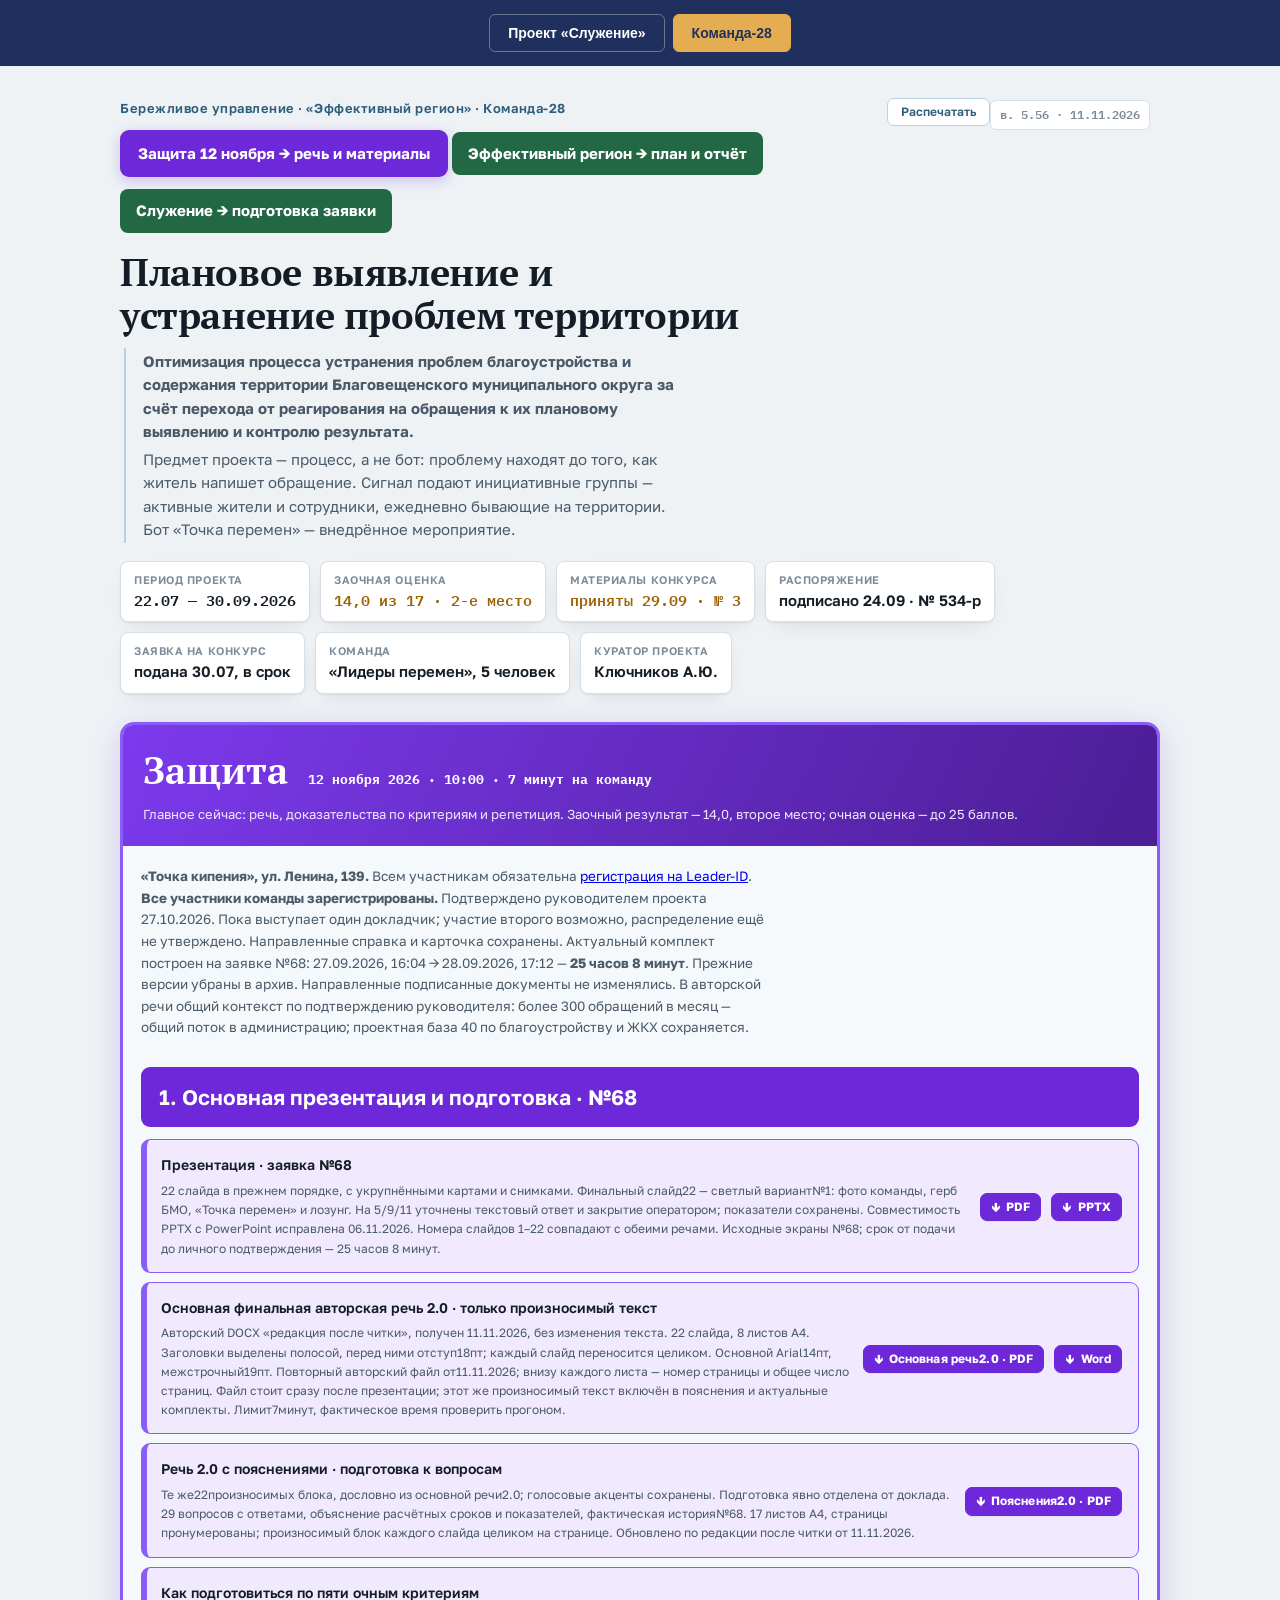
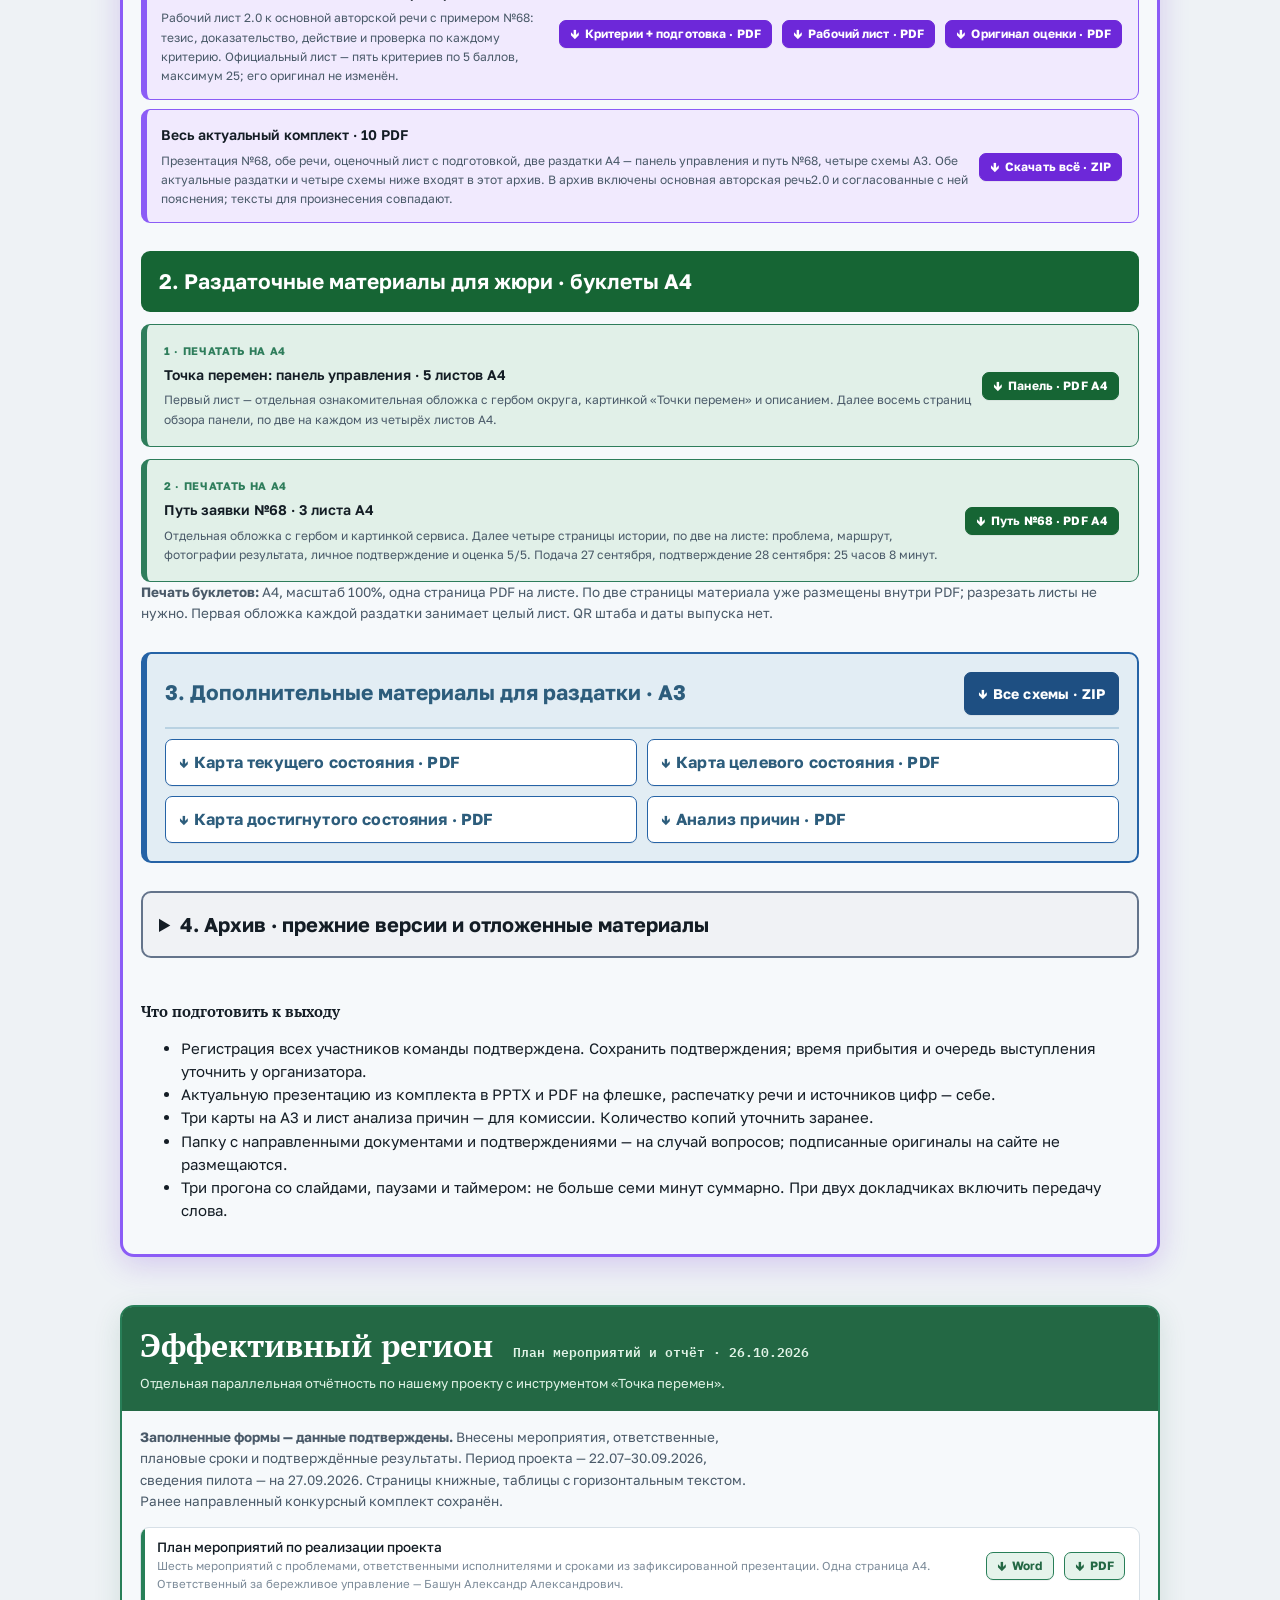
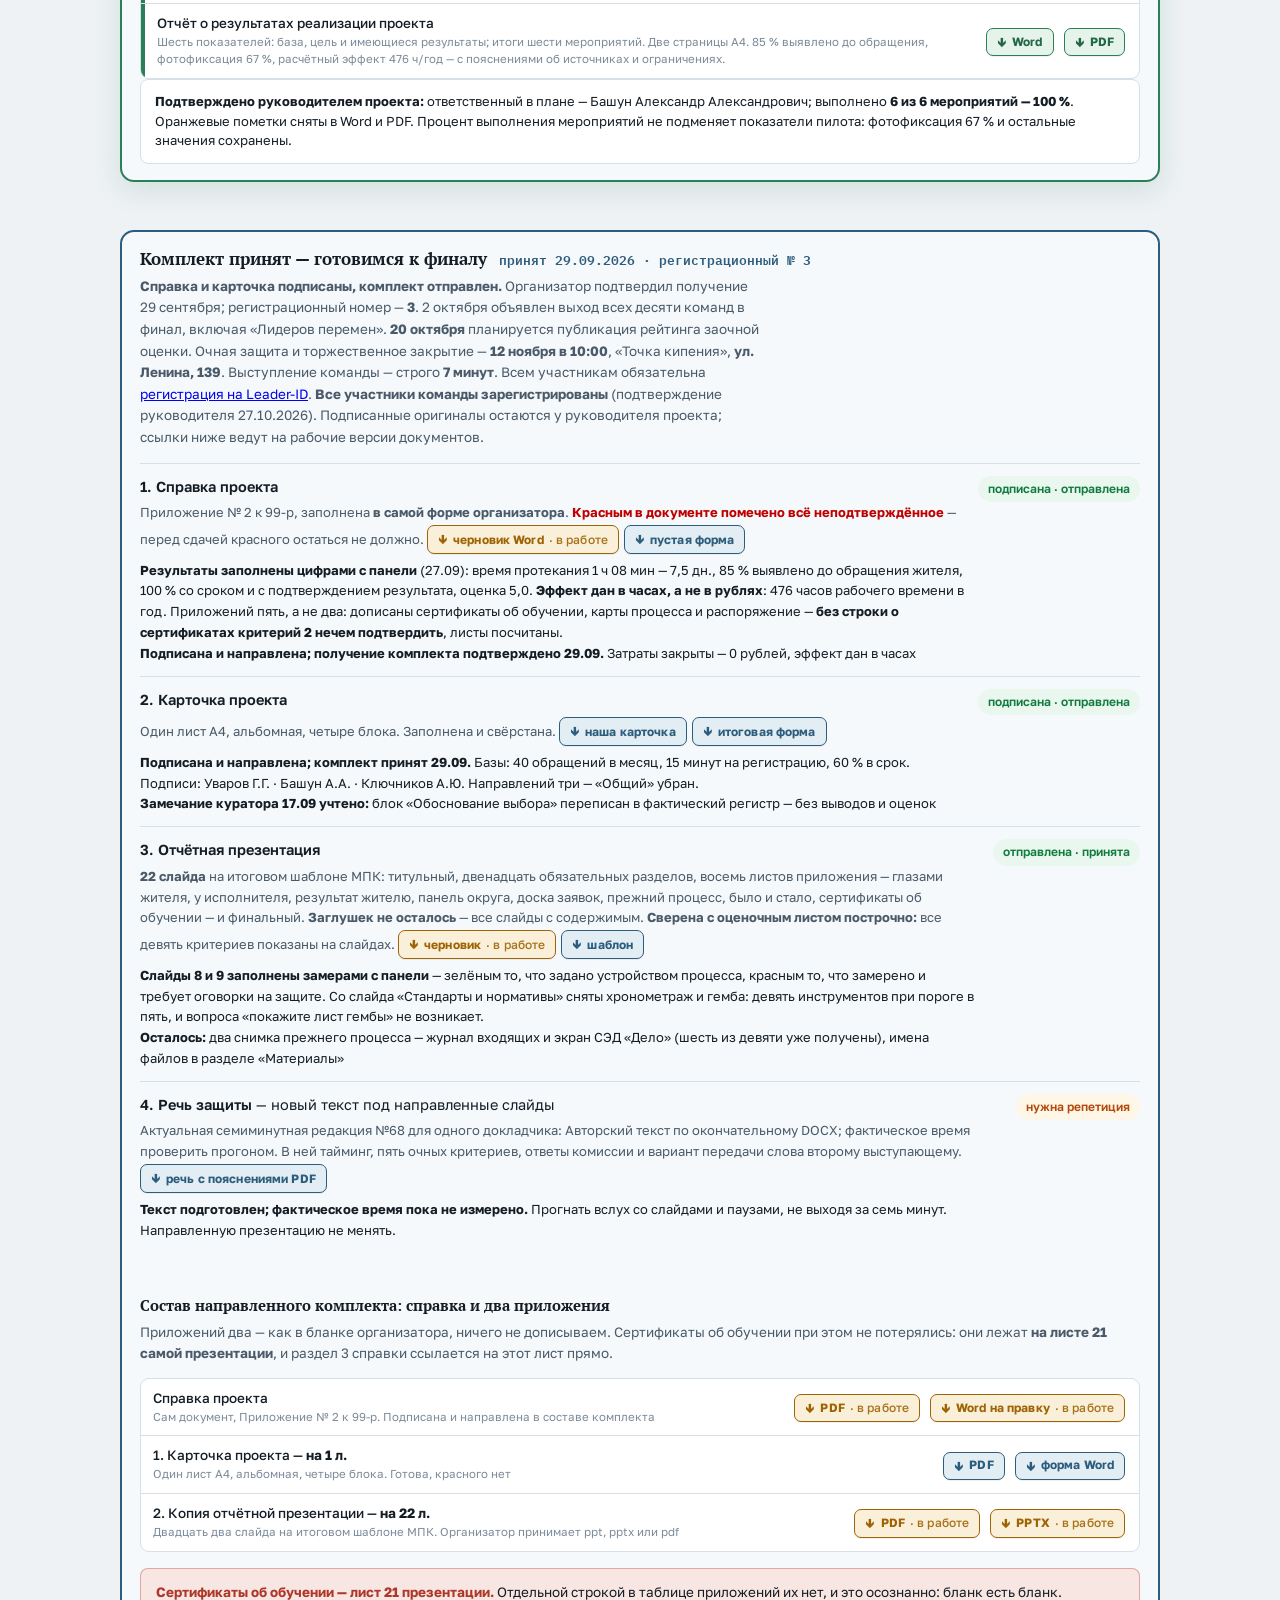
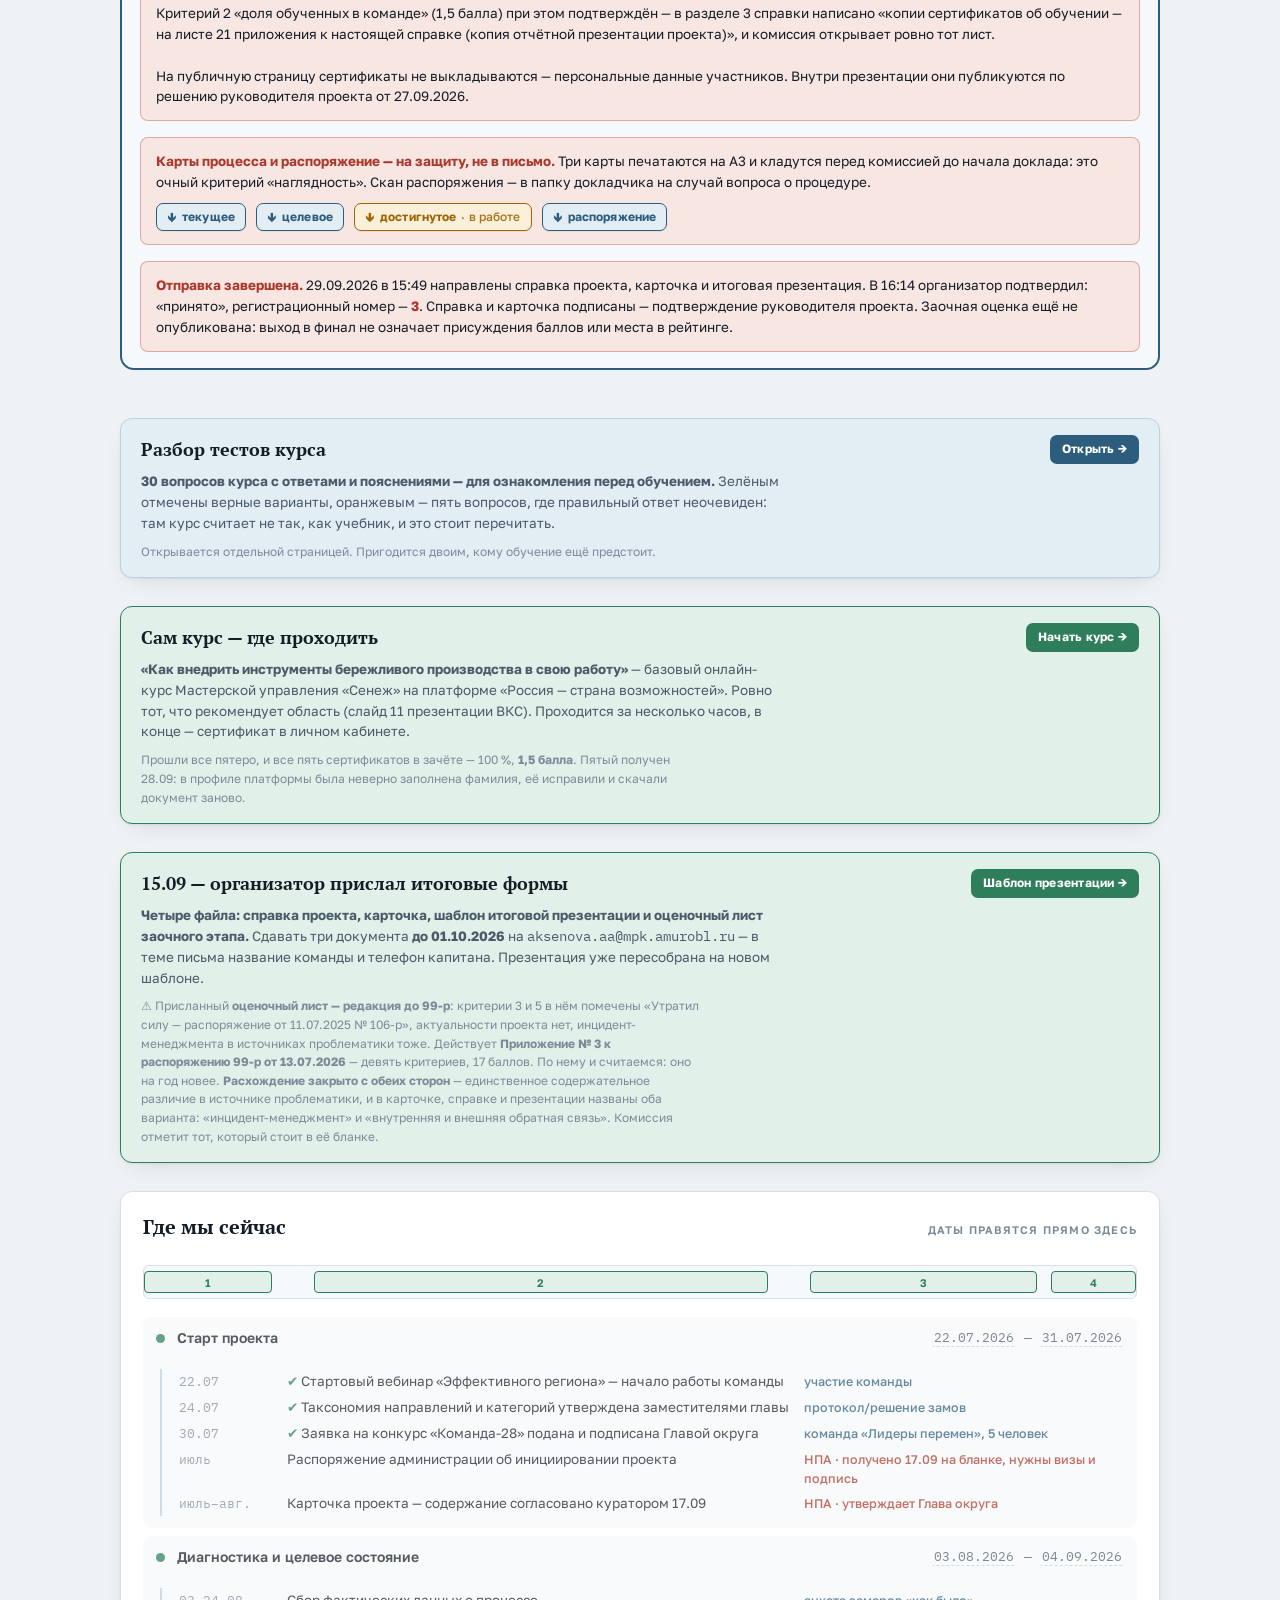
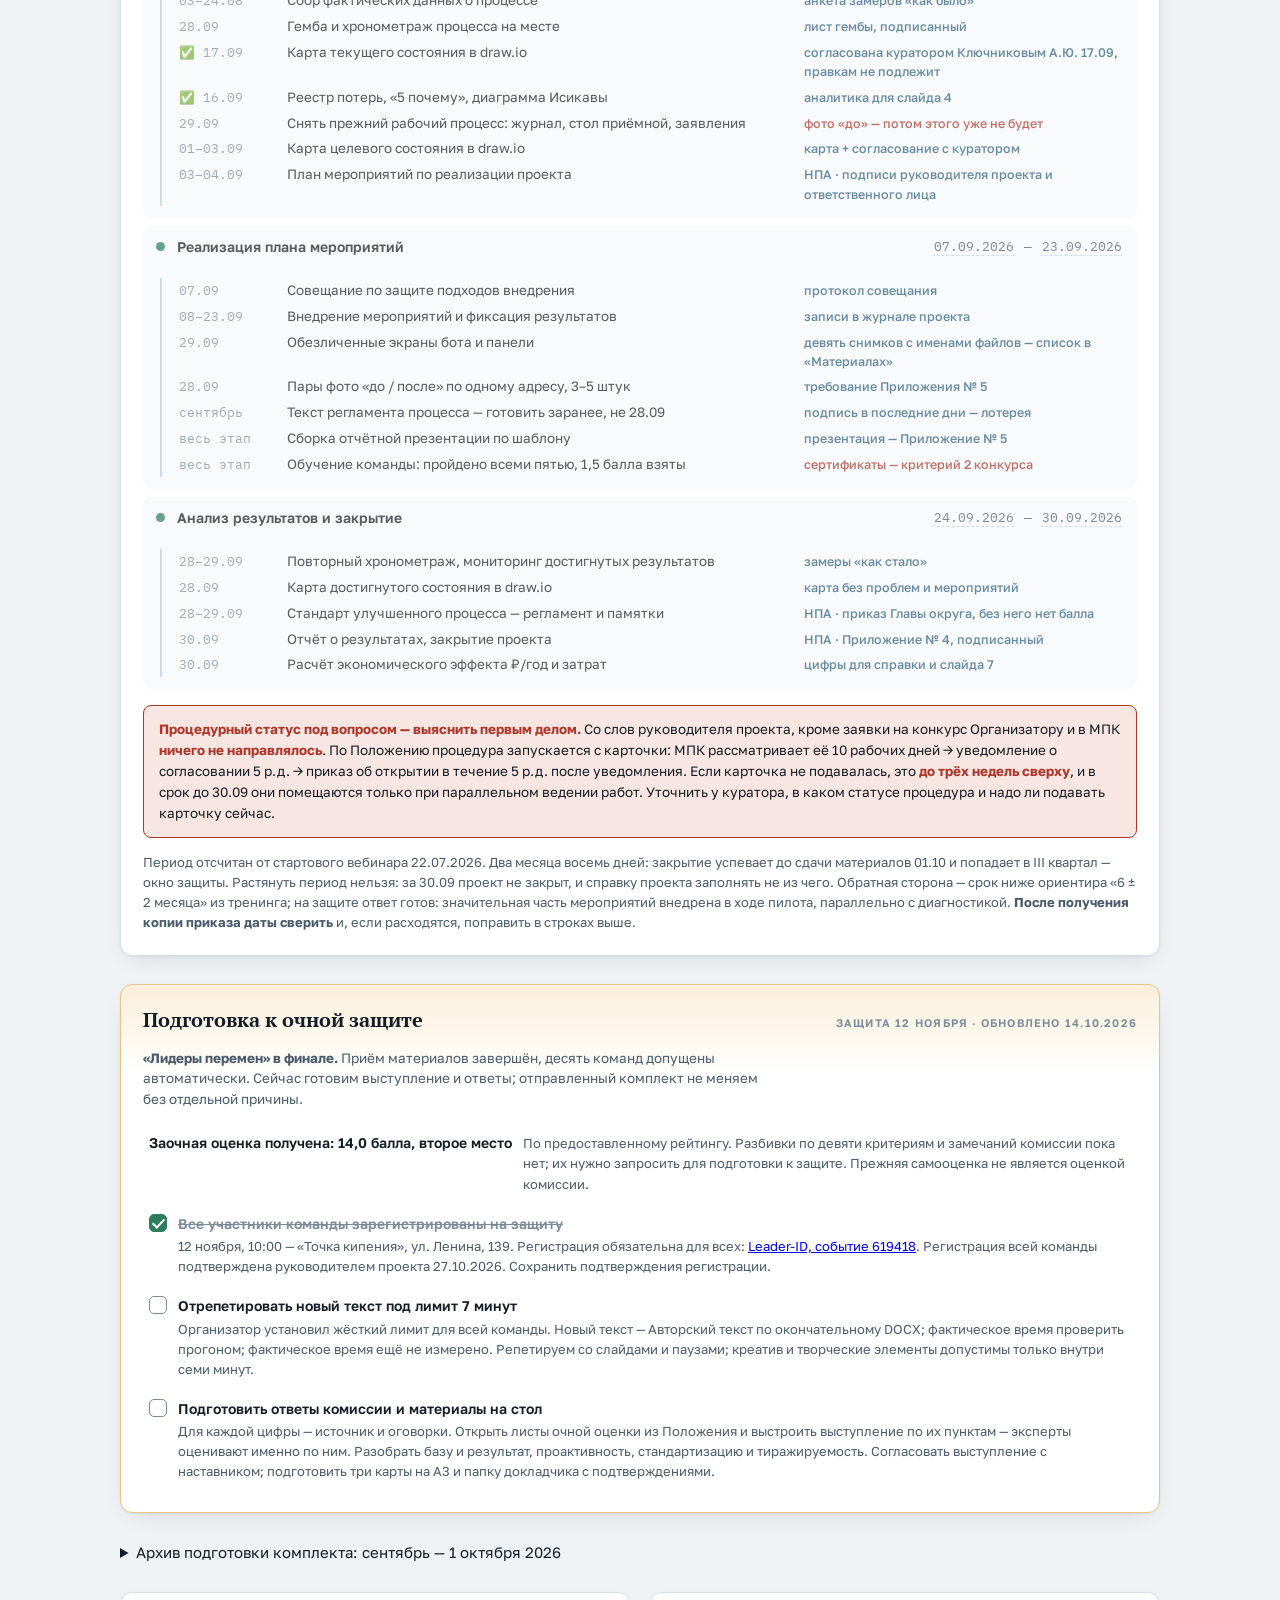
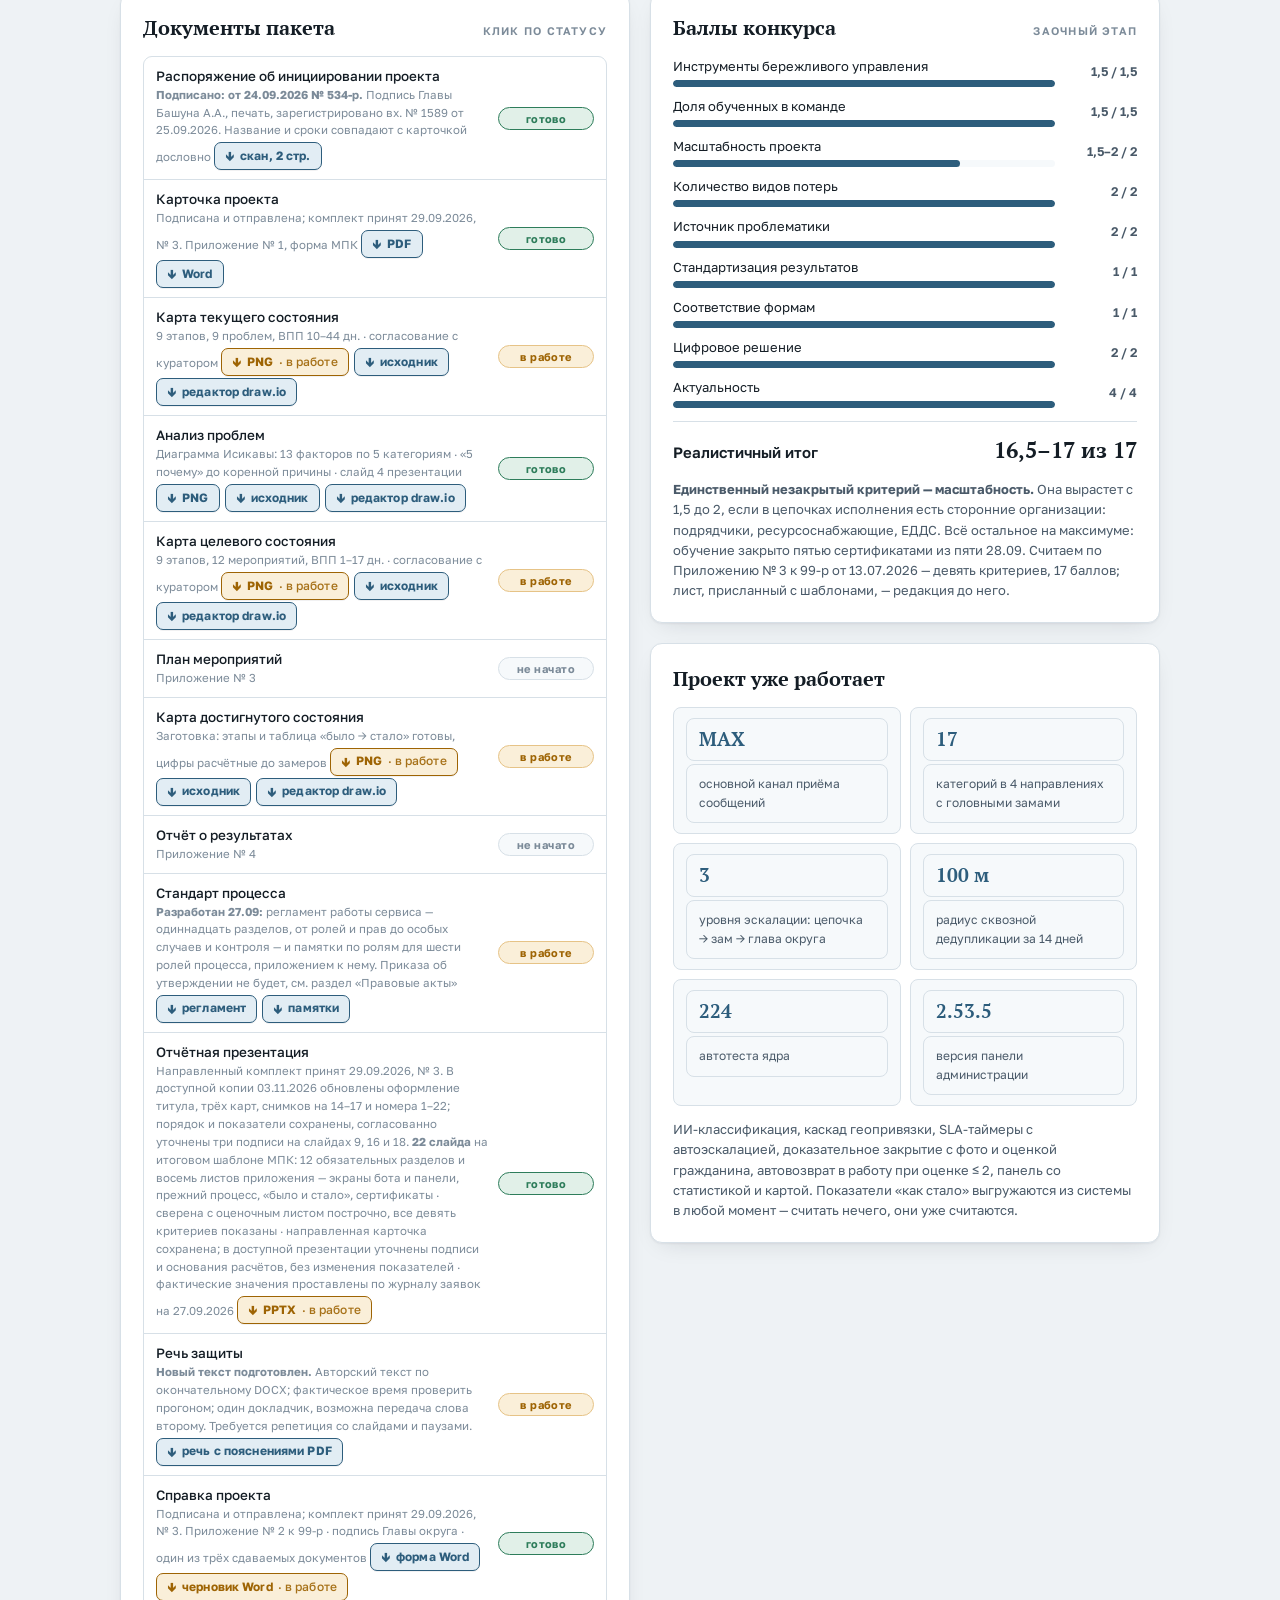
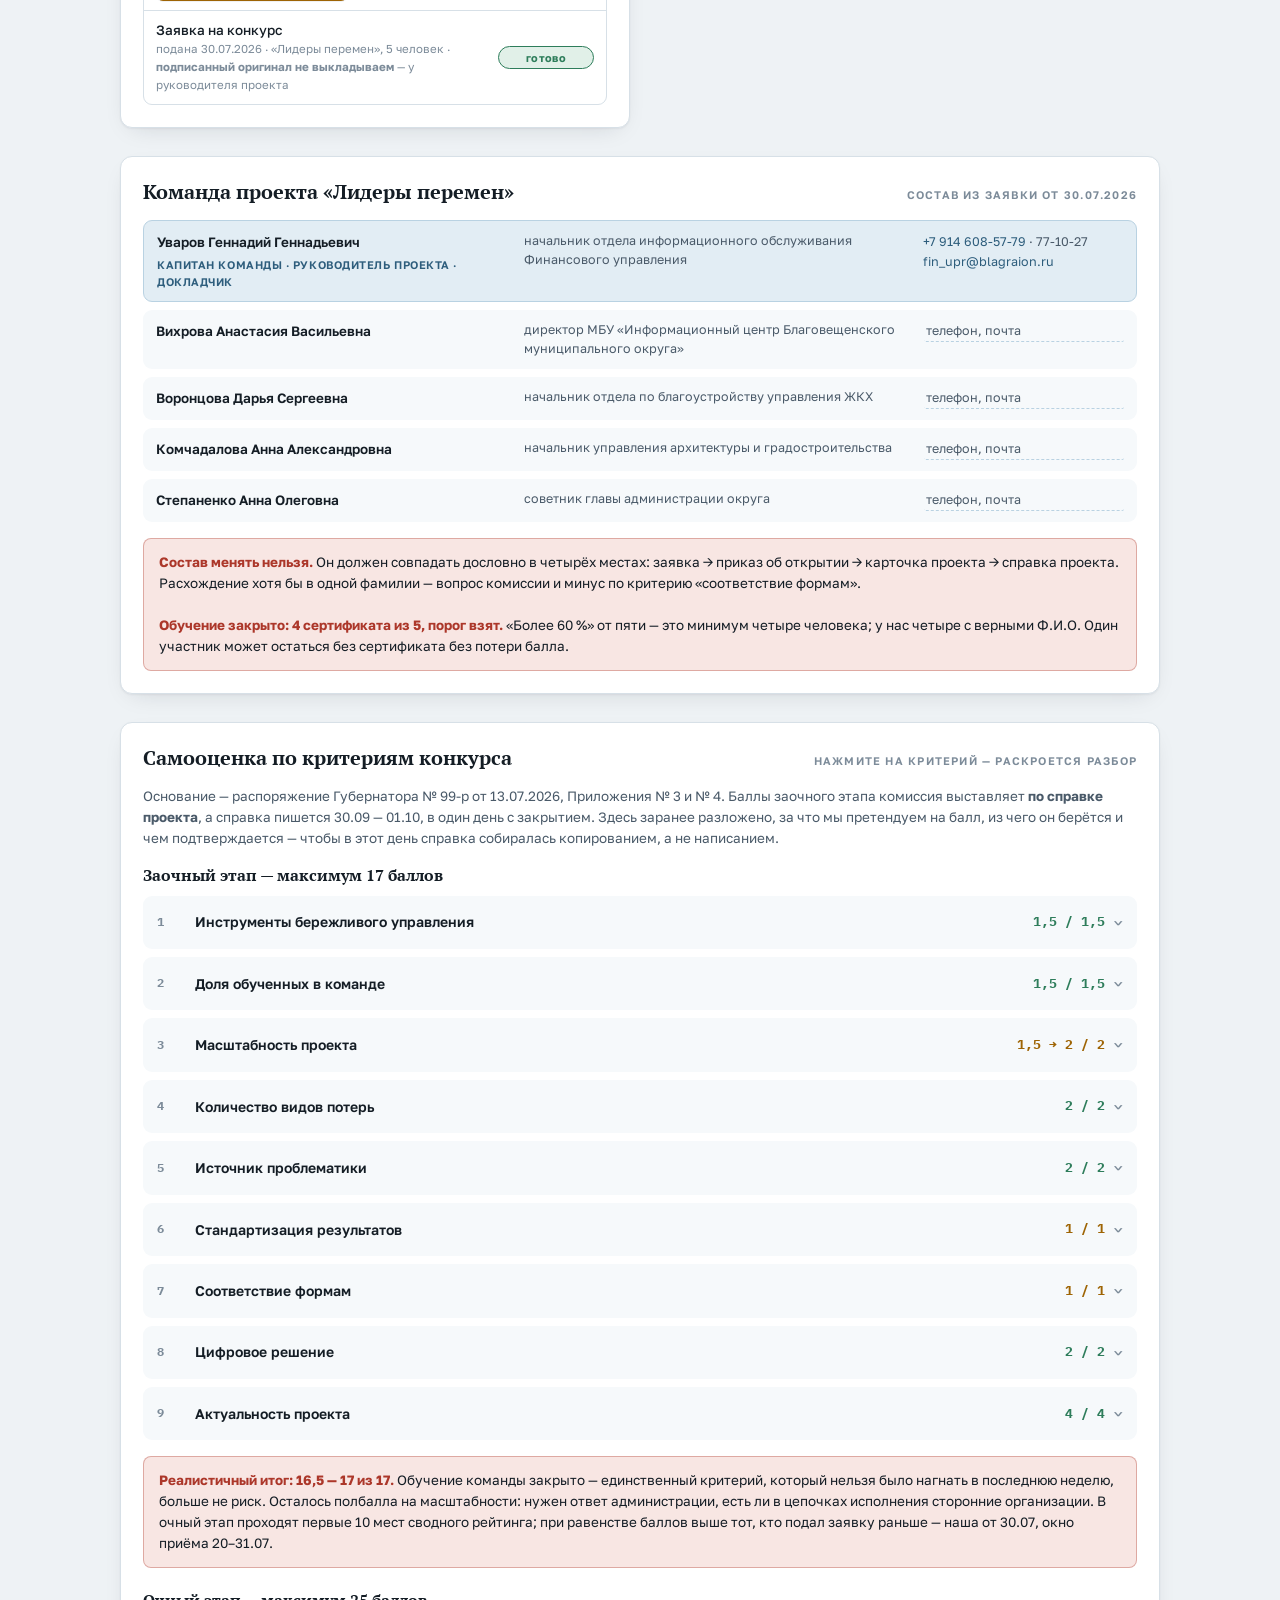
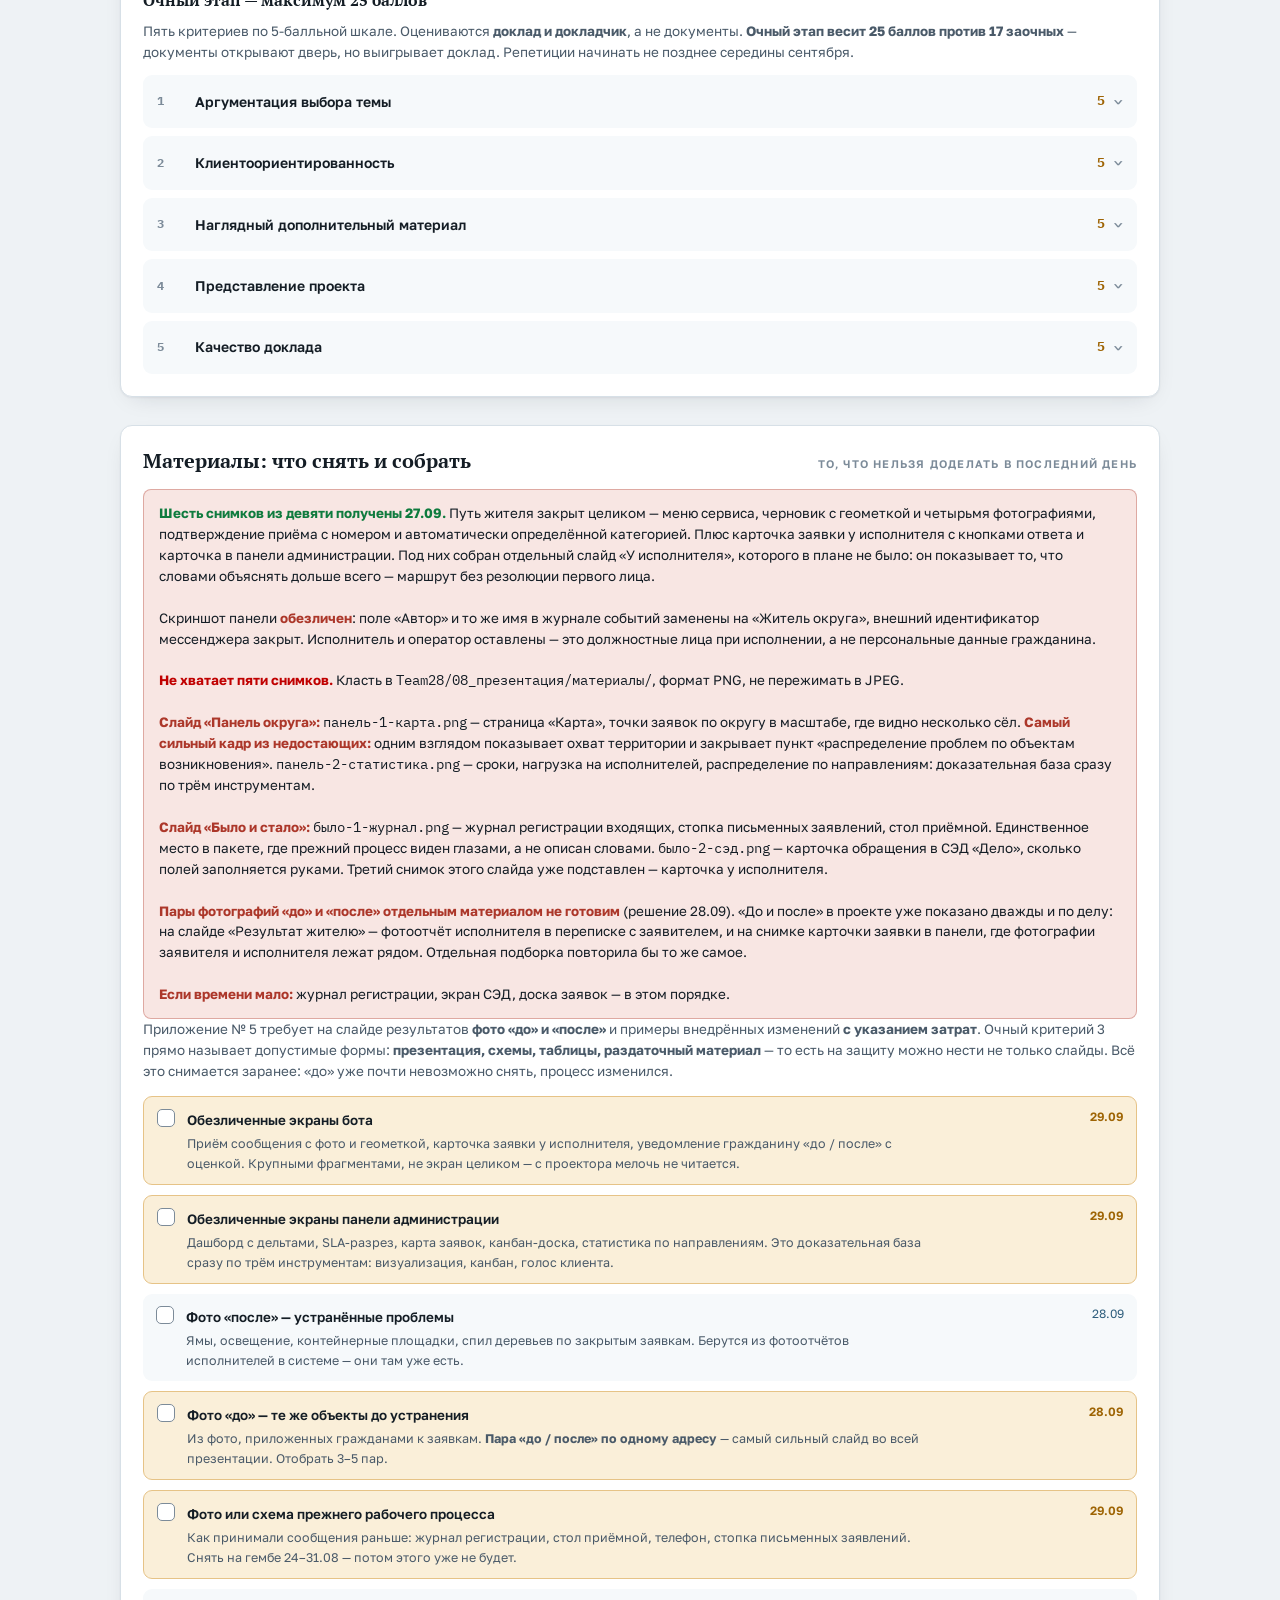
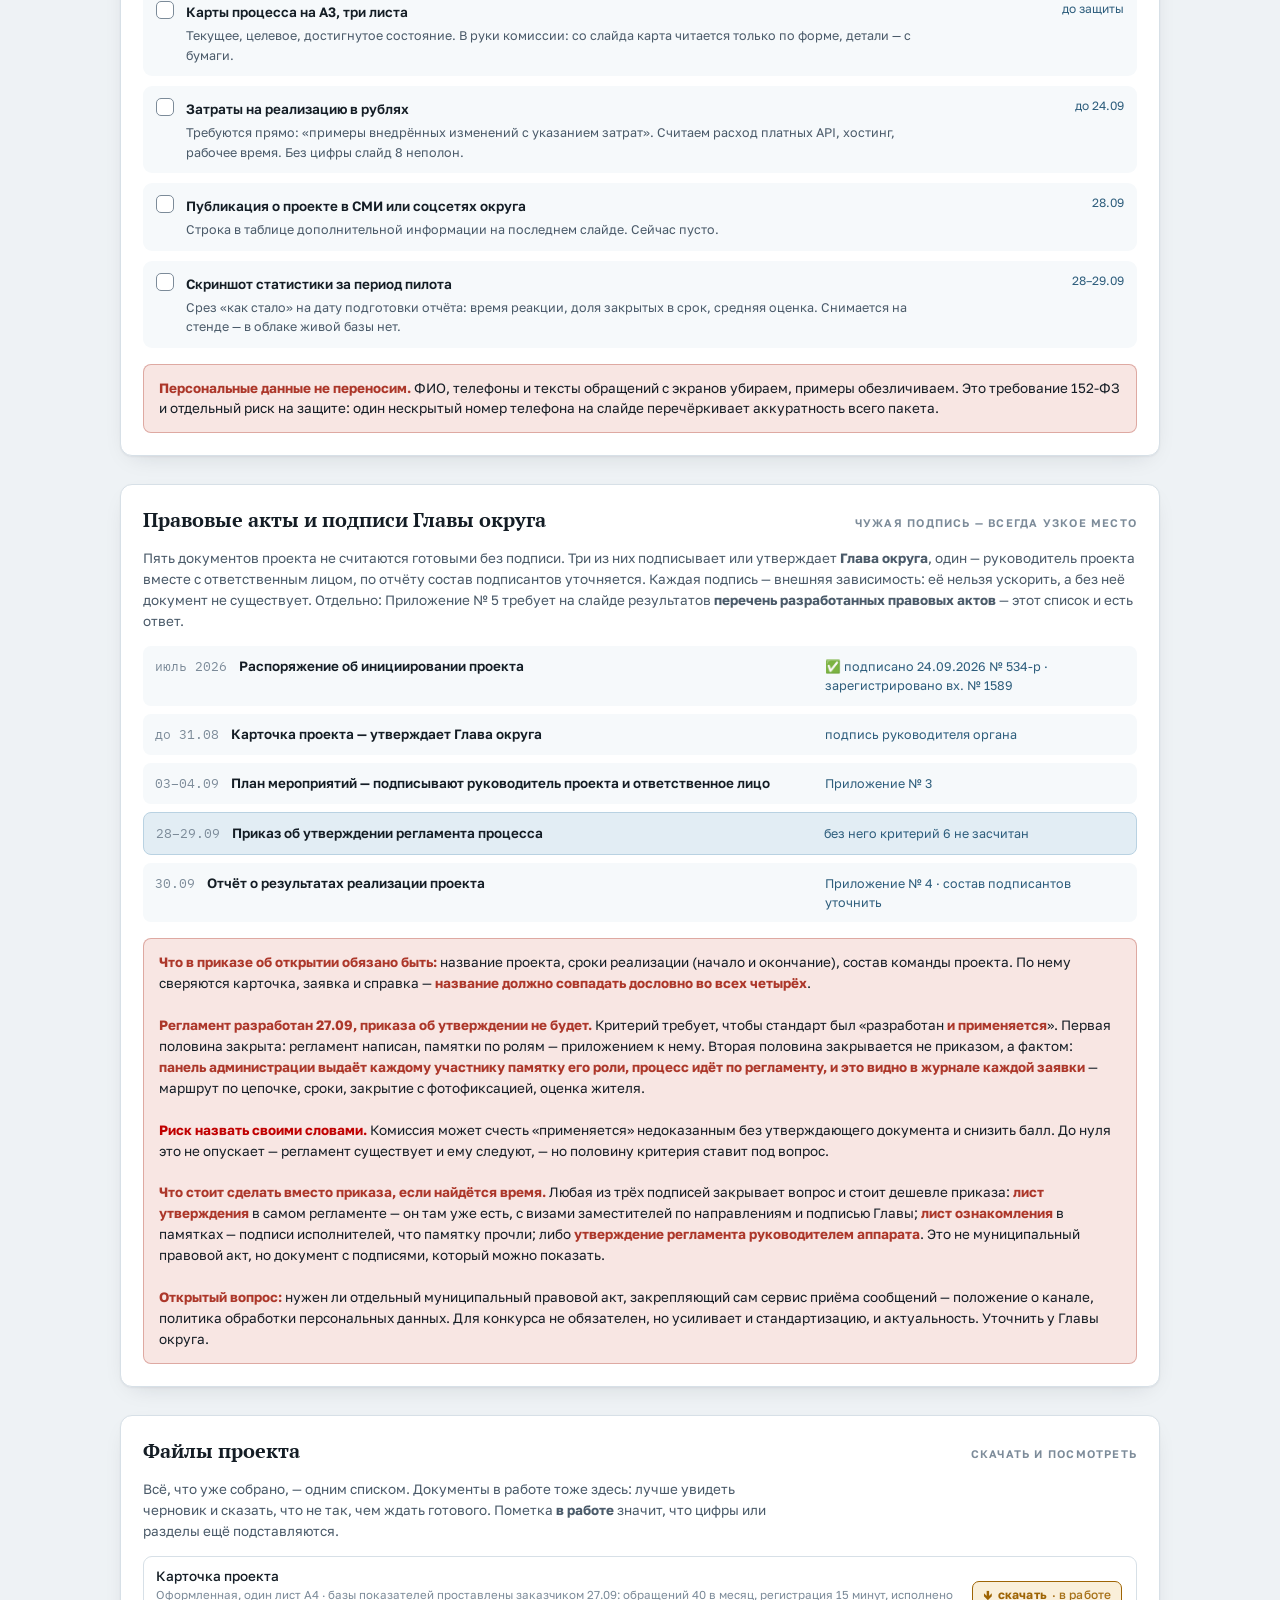
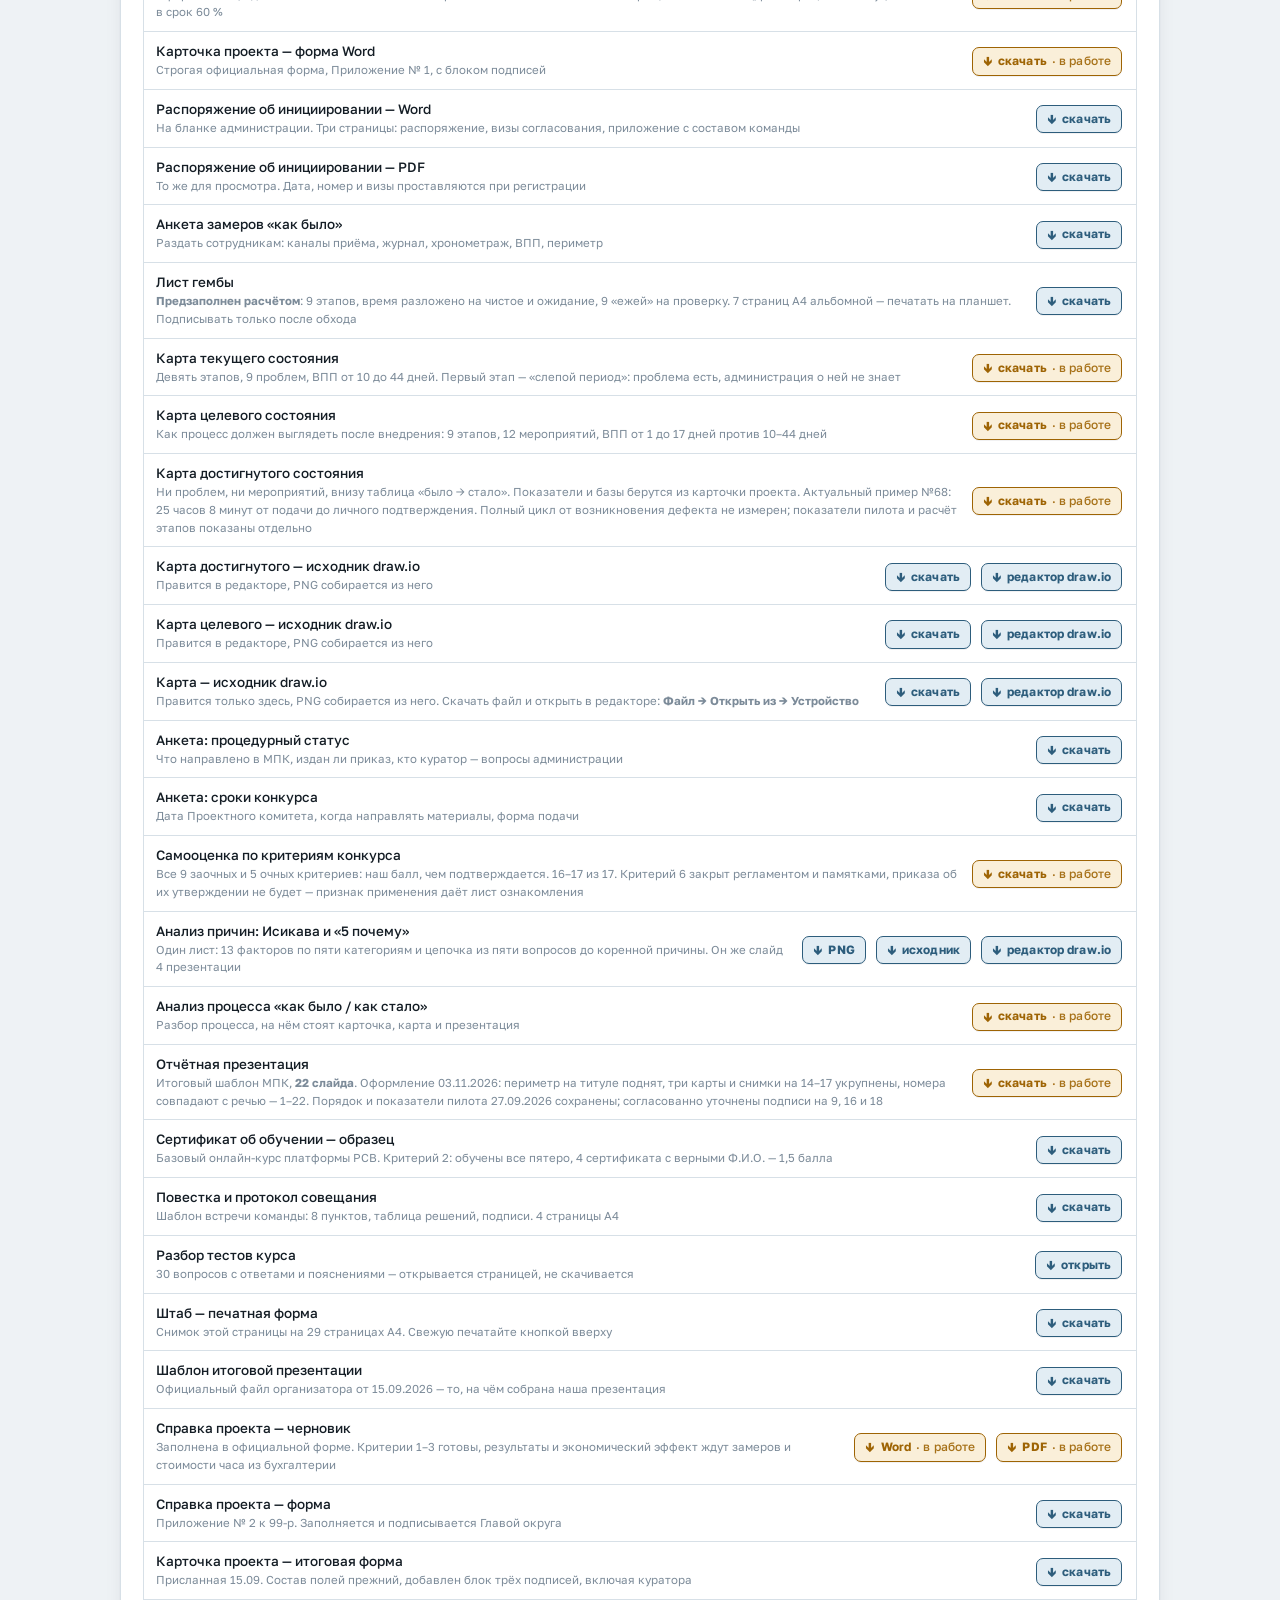
==== команда-28.html @ f68cf15f "Главная: проект Служение, Команда28 сохранена отдельной вкладкой" ====
<!doctype html>
<html lang="ru">
<head>
<meta charset="utf-8">
<meta name="viewport" content="width=device-width, initial-scale=1">
<meta name="description" content="Ход подготовки проекта бережливого управления Благовещенского муниципального округа к защите и конкурсу «Команда-28»: этапы, сроки, документы, баллы.">
<meta name="color-scheme" content="light dark">
<title>Штаб «Точки перемен»</title>
<link rel="icon" type="image/svg+xml" href="data:image/svg+xml,%3Csvg%20xmlns%3D%22http%3A%2F%2Fwww.w3.org%2F2000%2Fsvg%22%20viewBox%3D%220%200%2064%2064%22%3E%3Crect%20width%3D%2264%22%20height%3D%2264%22%20rx%3D%2214%22%20fill%3D%22%232D5D7C%22%2F%3E%3Cpath%20d%3D%22M32%208c-11%200-20%209-20%2020%200%2014%2020%2029%2020%2029s20-15%2020-29C52%2017%2043%208%2032%208Z%22%20fill%3D%22%2363BC90%22%2F%3E%3Cpath%20d%3D%22m22%2028%207%207%2014-15%22%20fill%3D%22none%22%20stroke%3D%22%23fff%22%20stroke-width%3D%226%22%20stroke-linecap%3D%22round%22%20stroke-linejoin%3D%22round%22%2F%3E%3C%2Fsvg%3E">
<link rel="preconnect" href="https://fonts.googleapis.com">
<link rel="preconnect" href="https://fonts.gstatic.com" crossorigin>
<link rel="stylesheet" href="https://fonts.googleapis.com/css2?family=Golos+Text:wght@400;500;600;700&family=IBM+Plex+Mono:wght@400;500&family=PT+Serif:wght@700&display=swap">

<style>
:root{
  --ground:#EEF2F5; --surface:#FFFFFF; --surface-2:#F6F9FB; --border:#D7E0E7;
  --ink:#141D25; --ink-2:#4A5A69; --muted:#7C8B99;
  --accent:#2D5D7C; --accent-soft:#E2EDF4; --accent-line:#B9D2E2;
  --done:#2E7D5B; --done-soft:#E1F0E8;
  --now:#9E6404; --now-soft:#FAEFD9; --now-line:#E6C387;
  --risk:#AC372A; --risk-soft:#F8E6E3;
  --idle:#8FA0AD;
  --shadow:0 1px 2px rgba(20,29,37,.05), 0 8px 24px -12px rgba(20,29,37,.18);
}
@media (prefers-color-scheme: dark){
  :root:not([data-theme="light"]){
    --ground:#0F161C; --surface:#18212A; --surface-2:#1D2831; --border:#2B3945;
    --ink:#E6EDF3; --ink-2:#AAB9C5; --muted:#7E8E9C;
    --accent:#83B6D8; --accent-soft:#1C2C38; --accent-line:#2F4A5C;
    --done:#63BC90; --done-soft:#16291F;
    --now:#DDA54C; --now-soft:#2A2317; --now-line:#4D3F1E;
    --risk:#E2776A; --risk-soft:#2C1B18;
    --idle:#66757F;
    --shadow:0 1px 2px rgba(0,0,0,.3), 0 8px 24px -12px rgba(0,0,0,.6);
  }
}
:root[data-theme="dark"]{
  --ground:#0F161C; --surface:#18212A; --surface-2:#1D2831; --border:#2B3945;
  --ink:#E6EDF3; --ink-2:#AAB9C5; --muted:#7E8E9C;
  --accent:#83B6D8; --accent-soft:#1C2C38; --accent-line:#2F4A5C;
  --done:#63BC90; --done-soft:#16291F;
  --now:#DDA54C; --now-soft:#2A2317; --now-line:#4D3F1E;
  --risk:#E2776A; --risk-soft:#2C1B18;
  --idle:#66757F;
  --shadow:0 1px 2px rgba(0,0,0,.3), 0 8px 24px -12px rgba(0,0,0,.6);
}

*{box-sizing:border-box}
body{
  margin:0; background:var(--ground); color:var(--ink);
  font-family:"Golos Text","Segoe UI",system-ui,sans-serif;
  font-size:15px; line-height:1.55;
  -webkit-font-smoothing:antialiased;
}
.wrap{max-width:1080px; margin:0 auto; padding:32px 20px 72px; display:flex; flex-direction:column; gap:28px}
h1,h2,h3{font-family:"PT Serif",Georgia,serif; font-weight:700; text-wrap:balance; margin:0}
h1{font-size:clamp(26px,4vw,38px); line-height:1.15; letter-spacing:-.01em}
h2{font-size:20px; line-height:1.25}
h3{font-size:16px; line-height:1.3}
p{margin:0}
.mono{font-family:"IBM Plex Mono",ui-monospace,monospace; font-variant-numeric:tabular-nums}
.eyebrow{
  font-size:11px; font-weight:600; letter-spacing:.11em; text-transform:uppercase;
  color:var(--muted);
}

/* ---------- шапка ---------- */
header .kicker{color:var(--accent); font-weight:600; font-size:13px; letter-spacing:.04em}
header h1{margin:6px 0 10px}
header .sub{color:var(--ink-2); max-width:62ch}

.facts{display:flex; flex-wrap:wrap; gap:10px; margin-top:18px}
.fact{
  background:var(--surface); border:1px solid var(--border); border-radius:8px;
  padding:9px 13px; display:flex; flex-direction:column; gap:1px; box-shadow:var(--shadow);
}
.fact .k{font-size:11px; color:var(--muted); letter-spacing:.05em; text-transform:uppercase; font-weight:600}
.fact .v{font-size:15px; font-weight:600}
.fact.hot .v{color:var(--now)}

/* ---------- лента ---------- */
.panel{
  background:var(--surface); border:1px solid var(--border); border-radius:12px;
  padding:22px; box-shadow:var(--shadow);
}
.panel > .head{display:flex; align-items:baseline; justify-content:space-between; gap:16px; flex-wrap:wrap; margin-bottom:16px}
.track{
  position:relative; height:34px; margin:26px 0 8px;
  background:var(--surface-2); border:1px solid var(--border); border-radius:6px;
}
.seg{
  position:absolute; top:5px; height:22px; border-radius:4px;
  background:var(--accent-soft); border:1px solid var(--accent-line);
  display:flex; align-items:center; justify-content:center; overflow:hidden;
  font-size:11px; font-weight:600; color:var(--accent); white-space:nowrap;
}
.seg[data-state="done"]{background:var(--done-soft); border-color:var(--done); color:var(--done)}
.seg[data-state="now"]{background:var(--now-soft); border-color:var(--now-line); color:var(--now)}
.today{position:absolute; top:-9px; bottom:-9px; width:2px; background:var(--risk); z-index:3}
.today b{
  position:absolute; top:-21px; left:50%; transform:translateX(-50%);
  font-size:10px; font-weight:700; letter-spacing:.06em; text-transform:uppercase;
  color:var(--risk); white-space:nowrap;
}
.stages{list-style:none; margin:18px 0 0; padding:0; display:grid; gap:8px}
.stages li{
  display:grid; grid-template-columns:auto 1fr auto; gap:12px; align-items:center;
  padding:9px 12px; border-radius:8px; background:var(--surface-2); border:1px solid transparent;
}
.stages li[data-state="now"]{background:var(--now-soft); border-color:var(--now-line)}
.stages li[data-state="done"]{opacity:.72}
.dot{width:9px; height:9px; border-radius:50%; background:var(--idle)}
.stages li[data-state="done"] .dot{background:var(--done)}
.stages li[data-state="now"] .dot{background:var(--now); box-shadow:0 0 0 4px color-mix(in srgb, var(--now) 22%, transparent)}
.stages .nm{font-weight:600; font-size:14px}
.stages .dates{font-size:13px; color:var(--ink-2); white-space:nowrap}
.sub{
  grid-column:1/-1; display:grid; gap:5px; margin:8px 0 2px 4px;
  padding:2px 0 2px 17px; border-left:2px solid var(--accent-line);
}
.sub .s{display:grid; grid-template-columns:96px 1fr minmax(0,320px); gap:12px; align-items:baseline}
.sub .sd{font-size:12.5px; color:var(--muted); font-family:"IBM Plex Mono",ui-monospace,monospace}
.sub .st{font-size:13.5px}
.sub .so{font-size:12.5px; color:var(--accent); font-weight:500}
.sub .s[data-ok] .st::before{content:"✔ "; color:var(--done); font-weight:700}
.sub .s[data-wait] .so{color:var(--risk)}
.sub .so:first-letter{font-weight:inherit}
@media(max-width:760px){ .sub .s{grid-template-columns:1fr; gap:2px} .sub .sd{font-size:12px} }
.after{list-style:none; margin:0; padding:0; display:grid; gap:8px}
.after li{
  display:grid; grid-template-columns:auto 1fr minmax(0,300px); gap:12px; align-items:baseline;
  padding:10px 12px; border-radius:8px; background:var(--surface-2);
}
.after .ad{font-size:12.5px; color:var(--muted); white-space:nowrap;
  font-family:"IBM Plex Mono",ui-monospace,monospace}
.after .an{font-size:13.5px; font-weight:600}
.after .ao{font-size:12.5px; color:var(--accent)}
.after li.key{background:var(--accent-soft); border:1px solid var(--accent-line)}
@media(max-width:760px){ .after li{grid-template-columns:1fr; gap:3px} }
[contenteditable]{
  border-bottom:1px dashed var(--accent-line); padding:0 2px; border-radius:2px; outline:none;
}
[contenteditable]:focus{background:var(--accent-soft); border-bottom-color:var(--accent)}

/* ---------- сейчас ---------- */
.now-panel{border-color:var(--now-line); background:linear-gradient(180deg, var(--now-soft), var(--surface) 90px)}
.tasks{list-style:none; margin:0; padding:0; display:grid; gap:2px}
.tasks li{display:grid; grid-template-columns:auto 1fr; gap:11px; align-items:start; padding:8px 6px; border-radius:7px}
.tasks li:hover{background:var(--surface-2)}
.tasks input[type=checkbox]{
  appearance:none; width:18px; height:18px; margin:2px 0 0; flex:none; cursor:pointer;
  border:1.5px solid var(--muted); border-radius:5px; background:var(--surface); position:relative;
}
.tasks input[type=checkbox]:checked{background:var(--done); border-color:var(--done)}
.tasks input[type=checkbox]:checked::after{
  content:""; position:absolute; left:5px; top:1px; width:5px; height:10px;
  border:solid #fff; border-width:0 2px 2px 0; transform:rotate(43deg);
}
.tasks input[type=checkbox]:focus-visible{outline:2px solid var(--accent); outline-offset:2px}
.tasks label{cursor:pointer}
.tasks .t{font-weight:600; font-size:14px}
.tasks input:checked + label .t{text-decoration:line-through; color:var(--muted)}
.tasks .why{font-size:13px; color:var(--ink-2); display:block; margin-top:1px}
.tag{
  font-size:10px; font-weight:700; letter-spacing:.06em; text-transform:uppercase;
  padding:2px 6px; border-radius:4px; margin-left:3px; white-space:nowrap;
  background:var(--risk-soft); color:var(--risk); vertical-align:1px;
}
.tag.people{background:var(--accent-soft); color:var(--accent)}

.callout{
  margin-top:16px; padding:13px 15px; border-radius:8px;
  background:var(--risk-soft); border:1px solid color-mix(in srgb, var(--risk) 35%, transparent);
  font-size:13.5px; color:var(--ink);
}
.callout b{color:var(--risk)}

/* ---------- две колонки ---------- */
.cols{display:grid; grid-template-columns:1fr 1fr; gap:20px; align-items:start}
@media (max-width:840px){ .cols{grid-template-columns:1fr} }

/* ---------- документы ---------- */
.docs{display:grid; gap:1px; background:var(--border); border:1px solid var(--border); border-radius:9px; overflow:hidden}
.docs .row{display:grid; grid-template-columns:1fr auto; gap:10px; align-items:center; padding:9px 12px; background:var(--surface)}
.docs .row .n{font-size:13.5px; font-weight:500}
.docs .row .n small{display:block; color:var(--muted); font-size:11.5px; font-weight:400}

/* ---------- ссылка на скачивание ----------
   Файлы лежат в публичном репозитории рядом со страницей: Team-28 приватный,
   ссылка в него участнику команды не откроется. */
.dl{
  display:inline-flex; align-items:center; gap:5px; margin:2px 2px 0 0;
  font-size:12px; font-weight:700; letter-spacing:.01em; text-decoration:none;
  color:var(--accent); background:var(--accent-soft);
  border:1.5px solid var(--accent); border-radius:7px; padding:3px 10px;
  white-space:nowrap; vertical-align:baseline;
  box-shadow:0 1px 0 rgba(20,29,37,.06);
}
.dl::before{content:"↓"; font-weight:800; font-size:13px}
.dl:hover{background:var(--accent); color:var(--surface)}
.dl:focus-visible{outline:2px solid var(--accent); outline-offset:2px}
.dl.wip{color:var(--now); background:var(--now-soft); border-color:var(--now)}
.dl.wip:hover{background:var(--now); color:var(--surface)}
.dl.wip::after{content:" · в работе"; font-weight:500; opacity:.9}

/* ---------- баннер тестов ---------- */
.exam{
  display:block; text-decoration:none; color:inherit;
  background:var(--accent-soft); border:1.5px solid var(--accent-line);
  border-radius:12px; padding:16px 20px; box-shadow:var(--shadow);
}
.exam:hover{border-color:var(--accent)}
.exam:focus-visible{outline:2px solid var(--accent); outline-offset:2px}
.exam .top{display:flex; align-items:center; gap:10px; flex-wrap:wrap}
.exam h2{font-size:18px}
.exam .go{
  margin-left:auto; font-size:12px; font-weight:700; letter-spacing:.02em;
  color:var(--surface); background:var(--accent); border-radius:7px;
  padding:5px 12px; white-space:nowrap;
}
.exam p{margin-top:7px; font-size:13.5px; color:var(--ink-2); max-width:80ch}
.exam .meta{margin-top:9px; font-size:12px; color:var(--muted)}
.exam.course{background:var(--done-soft); border-color:var(--done)}
.exam.course .go{background:var(--done); text-decoration:none}
.exam.course .go:hover{filter:brightness(1.08)}

/* ---------- раздел «Файлы проекта» ---------- */
.lead{color:var(--ink-2); font-size:13.5px; margin:0 0 14px; max-width:78ch}
.files .row{grid-template-columns:1fr auto; align-items:center}
.files .none{font-size:11px; color:var(--muted); white-space:nowrap;
  border:1px dashed var(--border); border-radius:5px; padding:2px 7px}
.foot-note{margin-top:12px; font-size:12px; color:var(--muted)}
.chip{
  font-family:inherit; font-size:11px; font-weight:700; letter-spacing:.04em;
  padding:4px 9px; border-radius:20px; border:1px solid var(--border); cursor:pointer;
  background:var(--surface-2); color:var(--muted); white-space:nowrap; min-width:96px;
}
.chip[data-state="work"]{background:var(--now-soft); border-color:var(--now-line); color:var(--now)}
.chip[data-state="done"]{background:var(--done-soft); border-color:var(--done); color:var(--done)}
.chip:focus-visible{outline:2px solid var(--accent); outline-offset:2px}

/* ---------- комплект на сдачу ---------- */
.ship{ border:2px solid var(--accent); border-radius:14px; padding:16px 18px;
  background:var(--surface-2); margin:0 0 20px }
.ship .top{ display:flex; align-items:baseline; gap:12px; flex-wrap:wrap;
  margin-bottom:4px }
.ship h2{ margin:0; font-size:17px }
  .ship .ship-sub{ margin:26px 0 6px; font-size:15px; font-weight:650;
    padding-top:18px; border-top:1px solid var(--line) }
  .ship .ship-note{ margin:0 0 14px; font-size:13.5px; color:var(--ink-2) }
.ship .due{ font-family:"IBM Plex Mono",ui-monospace,monospace; font-size:13px;
  font-weight:600; color:var(--accent) }
.ship .lead{ font-size:13.5px; color:var(--ink-2); margin:6px 0 14px;
  line-height:1.6 }
.ship .item{ display:grid; grid-template-columns:1fr auto; gap:10px 14px;
  align-items:start; padding:12px 0; border-top:1px solid var(--border) }
.ship .item .nm{ font-weight:600; font-size:14.5px }
.ship .item .st{ font-size:13px; color:var(--ink-2); line-height:1.6;
  margin-top:4px }
.ship .item .need{ display:block; font-size:13px; margin-top:6px;
  line-height:1.6 }
.ship .item .need b{ color:var(--ink) }
.ship .pill{ font-size:12px; font-weight:600; padding:4px 10px;
  border-radius:999px; white-space:nowrap }
.ship .p-no{ background:#FDECEC; color:#B42318 }
.ship .p-part{ background:#FEF6E7; color:#B54708 }
.ship .p-ok{ background:#E9F7EF; color:#0F7B3E }
@media (max-width:640px){ .ship .item{ grid-template-columns:1fr } }

/* ---------- баллы ---------- */
.score{display:grid; gap:9px}
.score .r{display:grid; grid-template-columns:1fr 72px; gap:10px; align-items:center; font-size:13px}
.score .bar{height:7px; border-radius:4px; background:var(--surface-2); overflow:hidden; margin-top:4px}
.score .bar i{display:block; height:100%; background:var(--accent); border-radius:4px}
.score .r[data-risk="1"] .bar i{background:var(--now)}
.score .pts{text-align:right; font-weight:600; font-size:12.5px; color:var(--ink-2)}
.score .total{
  display:flex; justify-content:space-between; align-items:baseline;
  border-top:1px solid var(--border); padding-top:11px; margin-top:4px; font-weight:600;
}
.score .total b{font-size:22px; font-family:"PT Serif",serif}

/* ---------- работает ---------- */
.works{display:grid; grid-template-columns:repeat(auto-fill,minmax(158px,1fr)); gap:9px}
.works div{
  background:var(--surface-2); border:1px solid var(--border); border-radius:8px; padding:10px 12px;
}
.works .num{font-family:"PT Serif",serif; font-size:19px; font-weight:700; color:var(--accent); line-height:1.1}
.works .lb{font-size:12px; color:var(--ink-2); margin-top:3px}

/* ---------- вопросы ---------- */
.qs{list-style:none; margin:0; padding:0; display:grid; gap:2px}
.qs li{display:grid; grid-template-columns:auto 1fr; gap:11px; align-items:start; padding:7px 6px; border-radius:7px; font-size:13.5px}
.qs li:hover{background:var(--surface-2)}
.qs input[type=checkbox]{
  appearance:none; width:16px; height:16px; margin:3px 0 0; flex:none; cursor:pointer;
  border:1.5px solid var(--muted); border-radius:4px; background:var(--surface); position:relative;
}
.qs input[type=checkbox]:checked{background:var(--accent); border-color:var(--accent)}
.qs input[type=checkbox]:checked::after{
  content:""; position:absolute; left:4.5px; top:.5px; width:4px; height:9px;
  border:solid #fff; border-width:0 2px 2px 0; transform:rotate(43deg);
}
.qs input:checked + label{text-decoration:line-through; color:var(--muted)}
.qs label{cursor:pointer}

.notes{
  min-height:88px; padding:13px 15px; border-radius:9px; background:var(--surface-2);
  border:1px dashed var(--accent-line); font-size:14px; line-height:1.6;
}
.notes:focus{border-style:solid; border-color:var(--accent); background:var(--surface)}


/* ---------- разбор критериев ---------- */
.crit{display:grid; gap:8px}
.crit details{
  background:var(--surface-2); border:1px solid transparent; border-radius:9px;
  padding:0 13px;
}
.crit details[open]{background:var(--surface); border-color:var(--border); box-shadow:var(--shadow)}
.crit summary{
  display:grid; grid-template-columns:26px 1fr auto auto; gap:12px; align-items:center;
  padding:11px 0; cursor:pointer; list-style:none;
}
.crit summary::-webkit-details-marker{display:none}
.crit summary::after{
  content:"›"; font-size:19px; color:var(--muted); transform:rotate(90deg);
  transition:transform .15s;
}
.crit details[open] summary::after{transform:rotate(270deg)}
.crit summary:focus-visible{outline:2px solid var(--accent); outline-offset:2px; border-radius:6px}
.crit .no{
  font-size:12px; font-weight:700; color:var(--muted);
  font-family:"IBM Plex Mono",ui-monospace,monospace;
}
.crit .ttl{font-size:14px; font-weight:600}
.crit .pt{
  font-size:13px; font-weight:700; white-space:nowrap;
  font-family:"IBM Plex Mono",ui-monospace,monospace;
}
.crit .ok .pt{color:var(--done)}
.crit .warn .pt{color:var(--risk)}
.crit .mid .pt{color:var(--now)}
.crit .body{padding:2px 0 15px 38px; display:grid; gap:11px; font-size:13.5px; line-height:1.6}
.crit .body p{color:var(--ink-2)}
.crit .grad{
  font-size:12.5px; color:var(--muted); background:var(--surface-2);
  border-radius:7px; padding:8px 11px; line-height:1.55;
}
.crit details[open] .grad{background:var(--surface-2)}
.crit .body b{color:var(--ink)}
.crit .quote{
  border-left:3px solid var(--accent); background:var(--accent-soft);
  padding:10px 13px; border-radius:0 8px 8px 0; font-size:13.5px;
}
.crit .mini{width:100%; border-collapse:collapse; font-size:12.5px}
.crit .mini td, .crit .mini th{
  border-bottom:1px solid var(--border); padding:6px 9px 6px 0; text-align:left;
  vertical-align:top;
}
.crit .mini th{font-size:11px; text-transform:uppercase; letter-spacing:.07em; color:var(--muted); font-weight:600}
.crit .mini tr:last-child td{border-bottom:none}
@media(max-width:640px){
  .crit summary{grid-template-columns:22px 1fr auto; gap:8px}
  .crit summary::after{display:none}
  .crit .body{padding-left:0}
}

/* Защита — яркий ориентир; основные и дополнительные материалы различаются цветом и заголовками. */
.defense-shortcut{display:inline-flex;align-items:center;margin:12px 0;padding:12px 18px;
 border-radius:9px;background:#6D28D9;color:#fff;font-weight:700;text-decoration:none;
 box-shadow:0 4px 14px rgba(109,40,217,.24)}
.defense-shortcut:hover{background:#5B21B6}
#defense{scroll-margin-top:20px;border:3px solid #8B5CF6;
 box-shadow:0 8px 30px rgba(109,40,217,.20)}
#defense .defense-header{background:linear-gradient(115deg,#7C3AED,#4C1D95);color:#fff;
 margin:-16px -18px 20px;padding:22px 20px;border-radius:10px 10px 0 0;
 display:flex;flex-wrap:wrap;gap:10px 20px;align-items:baseline}
#defense .defense-header h2{font-size:38px;color:#fff}
#defense .defense-header .due{color:#fff;font-weight:700}
#defense .defense-header small{flex-basis:100%;font-size:13px;color:#F3E8FF}
#defense .docs{gap:9px;border:0;background:transparent;overflow:visible}
#defense .docs .row{padding:14px;border:1px solid var(--border);
 border-left:5px solid var(--accent-line);border-radius:9px}
#defense .docs .row .n{font-size:14px;font-weight:600}
#defense .docs .row .n small{color:var(--ink-2);font-size:12px;margin-top:5px;line-height:1.6}
#defense .docs .row.resource-primary{border-left:6px solid var(--done);background:var(--done-soft)}
#defense .resource-primary .dl{background:#166534;border-color:#166534;color:#fff}
#defense .resource-primary .dl:hover{background:#14532D;border-color:#14532D;color:#fff}
#defense .docs .row.resource-support{border-left:5px solid var(--accent);background:var(--accent-soft)}
#defense .resource-tag{display:block;font-size:11px;text-transform:uppercase;letter-spacing:.06em;
 color:var(--done);font-weight:700;margin-bottom:5px}
#defense .resource-support .resource-tag{color:var(--accent)}
#defense #primary-handouts-title{padding:14px 16px;margin:28px 0 12px;border:1px solid var(--done);
 border-left:6px solid var(--done);border-radius:9px;background:var(--done-soft);
 color:var(--done);font-size:19px}
#defense #primary-handouts{gap:12px}
#defense #primary-handouts .row{padding:17px;border-color:var(--done)}
#defense #additional-handouts{margin:28px 0 0;padding:18px;
 border:1px solid var(--accent);border-left:6px solid var(--accent);border-radius:10px;
 background:var(--accent-soft);color:var(--ink);display:grid;grid-template-columns:repeat(2,minmax(0,1fr));gap:10px}
#defense #additional-handouts .additional-title{grid-column:1/-1;display:flex;align-items:center;justify-content:space-between;flex-wrap:wrap;gap:12px}
#defense #additional-handouts .additional-title .dl{font-size:14px}
#defense #additional-handouts b{grid-column:1/-1;display:block;font-size:18px;color:var(--accent);margin-bottom:3px}
#defense #additional-handouts .dl{margin:0;white-space:normal;padding:10px 13px;
 background:var(--surface);font-size:16px;min-width:0}
@media(max-width:640px){
 #defense .defense-header{padding:19px 16px}
 #defense .defense-header h2{font-size:32px}
 #defense #primary-handouts .row{padding:14px}
 #defense #additional-handouts{grid-template-columns:minmax(0,1fr);padding:14px}
}
@media print{
 .defense-shortcut{display:none}
 #defense{box-shadow:none}
 #defense .defense-header{padding:12px}
 #defense .defense-header h2{font-size:22pt}
 #defense .docs .row,#defense #primary-handouts .row{padding:8px;break-inside:avoid}
 #defense #additional-handouts{break-inside:avoid}
}


/* Цвет принадлежит всей группе, включая её документы и кнопки. */
#defense{--main-soft:#F1EAFE;--main-line:#8B5CF6;--archive-soft:#F0F2F5;--archive-line:#64748B}
#defense #defense-current-title,#defense #primary-handouts-title{
 padding:16px 18px;margin:28px 0 12px;border:0;border-radius:9px;
 font-family:"Golos Text","Segoe UI",system-ui,sans-serif;font-size:21px;line-height:1.35;color:#fff}
#defense #defense-current-title{background:#6D28D9}
#defense #defense-current .row{background:var(--main-soft);border-color:var(--main-line);border-left:6px solid var(--main-line)}
#defense #defense-current .dl{background:#6D28D9;border-color:#6D28D9;color:#fff}
#defense #defense-current .dl:hover{background:#4C1D95;border-color:#4C1D95}
#defense #primary-handouts-title{background:#166534}
#defense #primary-handouts .row{border-left:6px solid var(--done);background:var(--done-soft)}
#defense #additional-handouts{border:2px solid #2563A6;border-left-width:6px}
#defense #additional-handouts .additional-title{padding-bottom:12px;border-bottom:2px solid var(--accent-line)}
#defense #additional-handouts b{font-size:21px;color:var(--accent)}
#defense #additional-handouts .dl{border-color:#2563A6;color:var(--accent)}
#defense #additional-handouts .additional-title .dl{background:#1E4F82;border-color:#1E4F82;color:#fff}
#defense #defense-archive{background:var(--archive-soft);border:2px solid var(--archive-line);border-radius:10px;padding:16px}
#defense #defense-archive>summary{font-size:20px;color:var(--ink);font-weight:700;cursor:pointer}
#defense #defense-archive .row{background:var(--surface);border-color:var(--border);border-left-color:var(--archive-line)}
#defense #defense-archive .dl{background:var(--surface-2);border-color:var(--archive-line);color:var(--ink)}
:root[data-theme="dark"] #defense{--main-soft:#2C2042;--main-line:#A78BFA;--archive-soft:#202A35;--archive-line:#94A3B8}
@media(prefers-color-scheme:dark){
 :root:not([data-theme="light"]) #defense{--main-soft:#2C2042;--main-line:#A78BFA;--archive-soft:#202A35;--archive-line:#94A3B8}
}

/* Отдельная параллельная отчётность по «Эффективному региону». */
.er-shortcut{display:inline-flex;align-items:center;margin:0 0 12px;padding:10px 16px;
 border-radius:8px;background:#236844;color:#fff;font-weight:700;text-decoration:none}
.er-shortcut:hover{background:#194E32}
#effective-region{min-width:0;scroll-margin-top:20px;border-color:#287F58;
 box-shadow:0 8px 28px rgba(35,104,68,.14)}
#effective-region .er-header{background:#236844;color:#fff;margin:-16px -18px 16px;
 padding:18px;border-radius:10px 10px 0 0;display:flex;flex-wrap:wrap;gap:8px 20px;align-items:baseline}
#effective-region .er-header h2{font-size:32px;color:#fff}
#effective-region .er-header .due{color:#E2F4E8}
#effective-region .er-header small{flex-basis:100%;font-size:13px;color:#E2F4E8}
#effective-region .docs .row{grid-template-columns:minmax(0,1fr) auto;border-left:4px solid #287F58}
#effective-region .docs .row .n{min-width:0}
#effective-region .dl{border-color:#287F58;color:#236844;background:#E5F3EB}
#effective-region .er-actions{display:flex;flex-wrap:wrap;gap:8px}
#effective-region .review-note{padding:12px 14px;border:1px solid var(--border);
 border-radius:8px;background:var(--surface);font-size:13px;line-height:1.5}
@media(max-width:640px){
 #effective-region .docs .row{grid-template-columns:minmax(0,1fr)}
 #effective-region .docs .row .n{overflow-wrap:anywhere}
 #effective-region .er-actions{justify-self:start}
}
@media print{.er-shortcut{display:none}}

/* Раздел защиты: файлы удобно открывать с телефона. */
#defense{min-width:0}
#defense .docs .row{grid-template-columns:minmax(0,1fr) auto}
#defense .docs .row .n{min-width:0}
@media(max-width:640px){
  #defense .docs .row{grid-template-columns:minmax(0,1fr)}
  #defense .docs .row > a, #defense .docs .row > span:not(.n){justify-self:start}
  #defense .docs .row .n{overflow-wrap:anywhere}
}

/* ---------- материалы и НПА ---------- */
.mat{display:grid; gap:10px}
.mat .m{
  display:grid; grid-template-columns:auto 1fr minmax(0,190px); gap:12px;
  align-items:start; padding:11px 13px; border-radius:9px; background:var(--surface-2);
}
.mat .m input[type=checkbox]{
  appearance:none; width:18px; height:18px; margin:1px 0 0; flex:none; cursor:pointer;
  border:1.5px solid var(--muted); border-radius:5px; background:var(--surface); position:relative;
}
.mat .m input[type=checkbox]:checked{background:var(--done); border-color:var(--done)}
.mat .m input[type=checkbox]:checked::after{
  content:""; position:absolute; left:5px; top:1px; width:5px; height:10px;
  border:solid #fff; border-width:0 2px 2px 0; transform:rotate(43deg);
}
.mat .m input[type=checkbox]:focus-visible{outline:2px solid var(--accent); outline-offset:2px}
.mat .mn{font-size:13.5px; font-weight:600}
.mat .mw{display:block; font-size:12.5px; color:var(--ink-2); font-weight:400; margin-top:3px; line-height:1.55}
.mat .mt{font-size:12px; color:var(--accent); text-align:right; white-space:nowrap}
.mat .m.hot{background:var(--now-soft); border:1px solid var(--now-line)}
.mat .m.hot .mt{color:var(--now); font-weight:600}
@media(max-width:700px){ .mat .m{grid-template-columns:auto 1fr} .mat .mt{grid-column:2; text-align:left} }


/* ---------- кнопка печати ---------- */
.printbtn{
  float:right; font:600 12px/1 "Golos Text",system-ui,sans-serif; color:var(--accent);
  background:var(--surface); border:1px solid var(--accent-line); border-radius:7px;
  padding:7px 13px; cursor:pointer; letter-spacing:0;
}
.printbtn:hover{background:var(--accent-soft)}
.printbtn:focus-visible{outline:2px solid var(--accent); outline-offset:2px}

/* ---------- версия страницы ---------- */
.ver{
  float:right; margin:2px 10px 0 0; font-size:11.5px; letter-spacing:0;
  color:var(--muted); border:1px solid var(--border); border-radius:6px;
  padding:5px 9px; background:var(--surface); white-space:nowrap;
}
.changelog{ display:block; text-align:left; margin:16px auto 0;
  max-width:640px; font-size:12.5px; color:var(--muted) }
.changelog summary{ cursor:pointer; color:var(--accent); font-weight:600;
  list-style:none; display:inline-block; padding:2px 0 }
.changelog summary::-webkit-details-marker{display:none}
.changelog summary::before{content:"▸ "}
.changelog[open] summary::before{content:"▾ "}
.changelog ul{ list-style:none; margin:8px 0 0; padding:0 }
.changelog li{ padding:5px 0; border-top:1px solid var(--border); line-height:1.55 }
.changelog li:first-child{border-top:0}
.changelog b{ color:var(--ink); font-weight:600 }
.printhead{display:none}
footer .prn{display:none}

/* ---------- печать: A4, светлая палитра, всё раскрыто ---------- */
@media print{
  @page{ size:A4 portrait; margin:13mm 11mm 12mm; }

  :root{
    --ground:#FFFFFF; --surface:#FFFFFF; --surface-2:#F4F6F8; --border:#B9C4CC;
    --ink:#000000; --ink-2:#333333; --muted:#5A6670;
    --accent:#1F4B66; --accent-soft:#EDF3F7; --accent-line:#A8C2D2;
    --done:#1E6B47; --done-soft:#EAF3EE;
    --now:#7A4D03; --now-soft:#FBF3E2; --now-line:#D9BE86;
    --risk:#8E2A1F; --risk-soft:#F7E9E7;
    --idle:#8A959C; --shadow:none;
  }
  *{ -webkit-print-color-adjust:exact; print-color-adjust:exact; }

  body{ font-size:9.6pt; line-height:1.45; background:#fff }
  .wrap{ max-width:none; margin:0; padding:0; gap:7mm }
  h1{ font-size:17pt } h2{ font-size:12.5pt } h3{ font-size:11pt }

  .printbtn{ display:none }
  /* версия обязана попасть на бумагу: иначе не понять, какая распечатка
     на руках у участника и не устарела ли она */
  .ver{ float:none; margin:0; border:0; padding:0; background:none;
        font-size:8.5pt; color:#333 }
  header .ver{ display:none }   /* на бумаге версия одна — в печатной шапке */
  .changelog{ display:none }
  .printhead{
    display:flex; justify-content:space-between; align-items:baseline; gap:10mm;
    border-bottom:1.2pt solid #000; padding-bottom:2mm; margin-bottom:1mm;
  }
  .printhead .ph-1{ font:700 10pt/1.2 "PT Serif",Georgia,serif }
  .printhead .ph-2{ display:flex; gap:8mm; font-size:8.5pt; color:#333 }
  .printhead .ph-2 i{ display:inline-block; width:38mm; border-bottom:.5pt solid #666 }

  header .sub{ max-width:none }
  .facts{ gap:2mm; margin-top:3mm }
  .fact{ padding:2mm 3mm; border-color:#B9C4CC }

  .panel{ border:.6pt solid #B9C4CC; border-radius:2mm; padding:4mm; break-inside:auto }
  .panel > .head{ margin-bottom:3mm }

  /* на A4 срабатывали мобильные правила и всё складывалось в столбик —
     возвращаем табличную раскладку, она вдвое компактнее */
  .sub .s{ grid-template-columns:20mm 1fr 45mm; gap:3mm }
  .sub .sd{ font-size:8pt }
  .sub .st{ font-size:9pt }
  .sub .so{ font-size:8pt }
  .after li{ grid-template-columns:auto 1fr 42mm; gap:3mm }
  .mat .m{ grid-template-columns:auto 1fr 24mm; gap:3mm }
  .mat .mt{ text-align:right }
  .crit summary{ grid-template-columns:6mm 1fr auto; gap:3mm }
  .crit .body{ padding-left:6mm }

  /* этапы, задачи, документы, вопросы — не рвать построчно */
  .stages li, .after li, .tasks li, .qs li, .docs .row,
  .mat .m, .works > div, .score .r, .sub .s{ break-inside:avoid }
  .cols{ grid-template-columns:1fr }

  /* всё раскрыто: на бумаге ничего не кликнешь */
  .eyebrow.ui{ display:none }
  .crit details{ border:.6pt solid #C8D2D9; background:#fff; margin-bottom:2mm;
                 break-inside:auto }
  .crit summary, .crit .mini tr, .crit .grad, .crit .quote{ break-inside:avoid }
  .crit summary{ padding:2mm 0 }
  .crit summary::after{ display:none }
  .crit .body{ display:block; padding:0 0 3mm 9mm }
  .crit .body > *{ margin-bottom:2mm }

  /* поля для заполнения от руки */
  input[type=checkbox]{
    width:3.6mm !important; height:3.6mm !important; border:.7pt solid #444 !important;
    border-radius:.6mm !important; background:#fff !important;
  }
  input[type=checkbox]:checked{ background:#fff !important; border-color:#000 !important }
  input[type=checkbox]:checked::after{ border-color:#000 !important }
  [contenteditable]{ border-bottom:.5pt solid #888; background:transparent }
  .notes{ min-height:34mm; border:.6pt dashed #888; background:#fff }

  .docs .chip{ border:.6pt solid #888; background:#fff; color:#000 }

  /* ссылка на бумаге не нажимается, но человек должен знать, что файл есть
     и где он лежит — печатаем подпись без рамки, адрес папки один раз внизу */
  .dl{ border:0; background:none; padding:0; margin-left:4px; color:#000;
       font-size:8pt; font-weight:600 }
  .dl::before{ content:"↓ " }
  .dl.wip::after{ content:" (в работе)" }
  .files .none{ border:0; padding:0; font-size:8pt }
  .exam{ border:.6pt solid #B9C4CC; box-shadow:none; padding:4mm; page-break-inside:avoid }
  .exam .go{ display:none }
  /* «скачать» на бумаге бессмысленно — на листе не нажать. Пишем, что файл
     существует; где он лежит, сказано один раз в подписи под списком. */
  .files .dl{ font-size:0 }
  .files .dl::before{ content:"✓ файл есть"; font-size:8pt; font-weight:600 }
  .files .dl.wip::before{ content:"✓ файл есть, в работе" }
  .files .dl.wip::after{ content:none }
  .lead{ font-size:9pt; margin-bottom:3mm }
  .foot-note{ font-size:8pt; margin-top:2mm }
  .foot-note::after{
    content:" Сами файлы — на странице Штаба, раздел «Файлы проекта»: "
            "nicegenn.github.io/Team-28-progress";
  }
  .score .bar{ border:.5pt solid #B9C4CC }

  /* разрывы страниц по смыслу */
  .now-panel,
  section.panel:has(> .head > h2:first-child){ break-inside:auto }
  .brk-print{ break-before:page }

  footer{ padding-top:4mm; border-top:.5pt solid #B9C4CC; font-size:8pt }
  footer .scr{ display:none }
  footer .prn{ display:inline }
  a{ color:#000; text-decoration:underline }
}


/* ---------- команда ---------- */
.team{display:grid; gap:8px}
.team .tm{
  display:grid; grid-template-columns:minmax(0,1.1fr) minmax(0,1.2fr) minmax(0,200px);
  gap:14px; align-items:start; padding:11px 13px; border-radius:9px; background:var(--surface-2);
}
.team .tm.cap{background:var(--accent-soft); border:1px solid var(--accent-line)}
.team .tn{font-size:13.5px; font-weight:600}
.team .tr{display:block; font-size:11px; font-weight:600; letter-spacing:.05em;
  text-transform:uppercase; color:var(--accent); margin-top:3px}
.team .tp{font-size:12.5px; color:var(--ink-2); line-height:1.5}
.team .tc{font-size:12.5px; color:var(--ink-2); line-height:1.6}
.team .tc a{color:var(--accent); text-decoration:none}
.team .tc a:hover{text-decoration:underline}
@media(max-width:760px){ .team .tm{grid-template-columns:1fr; gap:4px} }
@media print{
  .team .tm{grid-template-columns:1fr 1fr 40mm; gap:3mm; break-inside:avoid}
  .team .tc a{color:#000}
}

footer{color:var(--muted); font-size:12.5px; text-align:center; padding-top:6px; line-height:1.7}
@media (prefers-reduced-motion:reduce){ *{animation:none!important; transition:none!important} }
</style>

</head>
<body>
<nav class="project-switcher" aria-label="Проекты штаба"><a href="./">Проект «Служение»</a><a href="команда-28.html" aria-current="page">Команда-28</a></nav>
<style>.project-switcher{display:flex;justify-content:center;gap:8px;flex-wrap:wrap;padding:14px 16px;background:#1f305e}.project-switcher a{padding:10px 18px;border:1px solid #ffffff55;border-radius:6px;color:#fff;font:700 14px Arial,sans-serif;text-decoration:none}.project-switcher a[aria-current=page]{background:#e5ad51;color:#1f305e;border-color:#e5ad51}.project-switcher a:focus-visible{outline:3px solid #e5ad51;outline-offset:3px}@media print{.project-switcher{display:none}}</style>
<div class="wrap">

<div class="printhead">
  <div class="ph-1">Штаб проекта · рабочая копия участника</div>
  <div class="ph-2">
    <span>Участник: <i></i></span>
    <span>Распечатано: <i></i></span>
    <span class="ver mono">в. 5.56 · 11.11.2026</span>
  </div>
</div>

<header>
  <div class="kicker">Бережливое управление · «Эффективный регион» · Команда-28
    <span class="ver mono" title="Версия страницы и дата последнего обновления содержания">в. 5.56 · 11.11.2026</span>
    <button class="printbtn" type="button" onclick="window.print()">Распечатать</button>
  </div>
  <a class="defense-shortcut" href="#defense">Защита 12 ноября → речь и материалы</a>
  <a class="er-shortcut" href="#effective-region">Эффективный регион → план и отчёт</a>
  <a class="er-shortcut" href="служение.html">Служение → подготовка заявки</a>
  <h1>Плановое выявление и устранение проблем территории</h1>
  <p class="sub"><b>Оптимизация процесса устранения проблем благоустройства и содержания территории Благовещенского муниципального округа за счёт перехода от реагирования на обращения к их плановому выявлению и контролю результата.</b> Предмет проекта — процесс, а не бот: проблему находят до того, как житель напишет обращение. Сигнал подают инициативные группы — активные жители и сотрудники, ежедневно бывающие на территории. Бот «Точка перемен» — внедрённое мероприятие.</p>

  <div class="facts">
    <div class="fact"><span class="k">Период проекта</span><span class="v mono">22.07 — 30.09.2026</span></div>
    <div class="fact hot"><span class="k">Заочная оценка</span><span class="v mono" id="leftClose">—</span></div>
    <div class="fact hot"><span class="k">Материалы конкурса</span><span class="v mono" id="leftSubmit">—</span></div>
    <div class="fact"><span class="k">Распоряжение</span><span class="v">подписано 24.09 · № 534-р</span></div>
    <div class="fact"><span class="k">Заявка на конкурс</span><span class="v">подана 30.07, в срок</span></div>
    <div class="fact"><span class="k">Команда</span><span class="v">«Лидеры перемен», 5 человек</span></div>
    <div class="fact"><span class="k">Куратор проекта</span><span class="v">Ключников А.Ю.</span></div>
  </div>
</header>

<section class="ship" id="defense" aria-labelledby="defense-title">
  <div class="defense-header">
    <h2 id="defense-title">Защита</h2>
    <span class="due">12 ноября 2026 · 10:00 · 7 минут на команду</span>
    <small>Главное сейчас: речь, доказательства по критериям и репетиция. Заочный результат — 14,0, второе место; очная оценка — до 25 баллов.</small>
  </div>
  <p class="lead"><b>«Точка кипения», ул. Ленина, 139.</b>
    Всем участникам обязательна <a href="https://leader-id.ru/events/619418" target="_blank" rel="noopener">регистрация на Leader-ID</a>.
    <b>Все участники команды зарегистрированы.</b> Подтверждено руководителем проекта 27.10.2026.
    Пока выступает один докладчик; участие второго возможно, распределение ещё не утверждено.
    Направленные справка и карточка сохранены. Актуальный комплект построен на заявке №68: 27.09.2026, 16:04 → 28.09.2026, 17:12 — <b>25 часов 8 минут</b>. Прежние версии убраны в архив. Направленные подписанные документы не изменялись. В авторской речи общий контекст по подтверждению руководителя: более 300 обращений в месяц — общий поток в администрацию; проектная база 40 по благоустройству и ЖКХ сохраняется.</p>
<h3 class="ship-sub" id="defense-current-title">1. Основная презентация и подготовка · №68</h3>
<div class="docs files" id="defense-current">
<div class="row resource-primary"><span class="n">Презентация · заявка №68<small>22 слайда в прежнем порядке, с укрупнёнными картами и снимками. Финальный слайд22 — светлый вариант№1: фото команды, герб БМО, «Точка перемен» и лозунг. На 5/9/11 уточнены текстовый ответ и закрытие оператором; показатели сохранены. Совместимость PPTX с PowerPoint исправлена 06.11.2026. Номера слайдов 1–22 совпадают с обеими речами. Исходные экраны №68; срок от подачи до личного подтверждения — 25 часов 8 минут.</small></span><span style="display:flex;gap:8px;flex-wrap:wrap"><a class="dl" href="https://nicegenn.github.io/Team-28-progress/файлы/prezentaciya-chernovik.pdf?v=5.42" target="_blank" rel="noopener">PDF</a><a class="dl" href="https://nicegenn.github.io/Team-28-progress/файлы/prezentaciya-chernovik.pptx?v=5.42" target="_blank" rel="noopener">PPTX</a></span></div>
<div class="row resource-primary"><span class="n">Основная финальная авторская речь 2.0 · только произносимый текст<small>Авторский DOCX «редакция после читки», получен 11.11.2026, без изменения текста. 22 слайда, 8 листов А4. Заголовки выделены полосой, перед ними отступ18пт; каждый слайд переносится целиком. Основной Arial14пт, межстрочный19пт. Повторный авторский файл от11.11.2026; внизу каждого листа — номер страницы и общее число страниц. Файл стоит сразу после презентации; этот же произносимый текст включён в пояснения и актуальные комплекты. Лимит7минут, фактическое время проверить прогоном.</small></span><span style="display:flex;gap:8px;flex-wrap:wrap"><a class="dl" href="https://nicegenn.github.io/Team-28-progress/файлы/rech-dlya-tribuny.pdf?v=5.56" target="_blank" rel="noopener">Основная речь2.0 · PDF</a><a class="dl" href="https://nicegenn.github.io/Team-28-progress/файлы/rech-dlya-tribuny.docx?v=5.56" target="_blank" rel="noopener">Word</a></span></div>
<div class="row resource-support"><span class="n">Речь 2.0 с пояснениями · подготовка к вопросам<small>Те же22произносимых блока, дословно из основной речи2.0; голосовые акценты сохранены. Подготовка явно отделена от доклада. 29 вопросов с ответами, объяснение расчётных сроков и показателей, фактическая история№68. 17 листов А4, страницы пронумерованы; произносимый блок каждого слайда целиком на странице. Обновлено по редакции после читки от 11.11.2026.</small></span><span style="display:flex;gap:8px;flex-wrap:wrap"><a class="dl" href="https://nicegenn.github.io/Team-28-progress/файлы/finalnaya-avtorskaya-rech-2-0-s-poyasneniyami.pdf?v=5.56" target="_blank" rel="noopener">Пояснения2.0 · PDF</a></span></div>
<div class="row resource-support"><span class="n">Как подготовиться по пяти очным критериям<small>Рабочий лист 2.0 к основной авторской речи с примером №68: тезис, доказательство, действие и проверка по каждому критерию. Официальный лист — пять критериев по 5 баллов, максимум 25; его оригинал не изменён.</small></span><span style="display:flex;gap:8px;flex-wrap:wrap"><a class="dl" href="https://nicegenn.github.io/Team-28-progress/файлы/ochnye-kriterii-i-podgotovka.pdf?v=5.56" target="_blank" rel="noopener">Критерии + подготовка · PDF</a><a class="dl" href="https://nicegenn.github.io/Team-28-progress/файлы/podgotovka-po-ochnym-kriteriyam.pdf?v=5.56" target="_blank" rel="noopener">Рабочий лист · PDF</a><a class="dl" href="https://nicegenn.github.io/Team-28-progress/файлы/ocenochnyy-list-ochnyy.pdf?v=5.35" target="_blank" rel="noopener">Оригинал оценки · PDF</a></span></div>
<div class="row resource-primary"><span class="n">Весь актуальный комплект · 10 PDF<small>Презентация №68, обе речи, оценочный лист с подготовкой, две раздатки А4 — панель управления и путь №68, четыре схемы А3. Обе актуальные раздатки и четыре схемы ниже входят в этот архив. В архив включены основная авторская речь2.0 и согласованные с ней пояснения; тексты для произнесения совпадают.</small></span><span style="display:flex;gap:8px;flex-wrap:wrap"><a class="dl" href="https://nicegenn.github.io/Team-28-progress/файлы/zashchita-team28-pechat.zip?v=5.56" target="_blank" rel="noopener">Скачать всё · ZIP</a></span></div>
</div>
<h3 class="ship-sub" id="primary-handouts-title">2. Раздаточные материалы для жюри · буклеты А4</h3>
<div class="docs files" id="primary-handouts">
<div class="row resource-primary"><span class="n"><span class="resource-tag">1 · Печатать на А4</span>Точка перемен: панель управления · 5 листов А4<small>Первый лист — отдельная ознакомительная обложка с гербом округа, картинкой «Точки перемен» и описанием. Далее восемь страниц обзора панели, по две на каждом из четырёх листов А4.</small></span><span style="display:flex;gap:8px;flex-wrap:wrap"><a class="dl" href="https://nicegenn.github.io/Team-28-progress/файлы/mini-adminpanel-pechat-a4.pdf?v=5.35" target="_blank" rel="noopener">Панель · PDF А4</a></span></div>
<div class="row resource-primary"><span class="n"><span class="resource-tag">2 · Печатать на А4</span>Путь заявки №68 · 3 листа А4<small>Отдельная обложка с гербом и картинкой сервиса. Далее четыре страницы истории, по две на листе: проблема, маршрут, фотографии результата, личное подтверждение и оценка 5/5. Подача 27 сентября, подтверждение 28 сентября: 25 часов 8 минут.</small></span><span style="display:flex;gap:8px;flex-wrap:wrap"><a class="dl" href="https://nicegenn.github.io/Team-28-progress/файлы/put-zayavki-68-a4.pdf?v=5.35" target="_blank" rel="noopener">Путь №68 · PDF А4</a></span></div>
</div>
<p class="ship-note"><b>Печать буклетов:</b> А4, масштаб 100%, одна страница PDF на листе. По две страницы материала уже размещены внутри PDF; разрезать листы не нужно. Первая обложка каждой раздатки занимает целый лист. QR штаба и даты выпуска нет.</p>
  <p class="ship-note" id="additional-handouts"><span class="additional-title"><b>3. Дополнительные материалы для раздатки · А3</b><a class="dl" href="https://nicegenn.github.io/Team-28-progress/файлы/razdatka-shemy-a3.zip?v=5.38">Все схемы · ZIP</a></span>
    <a class="dl" href="https://nicegenn.github.io/Team-28-progress/файлы/razdatka-karta-tekushchego-a3.pdf?v=5.35" target="_blank" rel="noopener">Карта текущего состояния · PDF</a>
    <a class="dl" href="https://nicegenn.github.io/Team-28-progress/файлы/razdatka-karta-celevogo-a3.pdf?v=5.38" target="_blank" rel="noopener">Карта целевого состояния · PDF</a>
    <a class="dl" href="https://nicegenn.github.io/Team-28-progress/файлы/razdatka-karta-dostignutogo-a3.pdf?v=5.38" target="_blank" rel="noopener">Карта достигнутого состояния · PDF</a>
    <a class="dl" href="https://nicegenn.github.io/Team-28-progress/файлы/razdatka-analiz-prichin-a3.pdf?v=5.35" target="_blank" rel="noopener">Анализ причин · PDF</a></p>
<details id="defense-archive"><summary>4. Архив · прежние версии и отложенные материалы</summary><p>Для выступления и печати используйте актуальные материалы выше. Здесь сохранены предыдущие редакции; в них могут быть прежние сроки и примеры. По заявке №55 решение о раздатке отложено.</p><div class="docs files">
<div class="row resource-support"><span class="n">Речи до редакции после читки<small>Прежняя основная речь 2.0 в PDF и Word и прежние пояснения сохранены для возврата.</small></span><a class="dl" href="https://nicegenn.github.io/Team-28-progress/файлы/arhiv-rechi-do-chitki.zip?v=5.56">Скачать прежние речи · ZIP</a></div>
<div class="row resource-support"><span class="n">Предыдущая основная речь 3.1 · до финальной авторской 2.0<small>Прежняя чистая речь, Word, пояснения и комплект сохранены побайтно для возврата. В актуальные материалы выше они не входят.</small></span><span style="display:flex;gap:8px;flex-wrap:wrap"><a class="dl" href="https://nicegenn.github.io/Team-28-progress/файлы/arhiv-rech-3-1.pdf?v=5.56" target="_blank" rel="noopener">Речь3.1 · PDF</a><a class="dl" href="https://nicegenn.github.io/Team-28-progress/файлы/arhiv-rech-3-1.docx?v=5.56" target="_blank" rel="noopener">Word3.1</a><a class="dl" href="https://nicegenn.github.io/Team-28-progress/файлы/arhiv-rech-3-1-s-poyasneniyami.pdf?v=5.56" target="_blank" rel="noopener">Пояснения3.1</a><a class="dl" href="https://nicegenn.github.io/Team-28-progress/файлы/arhiv-komplekt-do-osnovnoy-rechi-2-0.zip?v=5.56" target="_blank" rel="noopener">Прежний комплект · ZIP</a></span></div>
<div class="row resource-support"><span class="n">Редакция 3.0 · до авторского DOCX<small>Прежние речи и общий комплект сохранены для возврата.</small></span><span style="display:flex;gap:8px;flex-wrap:wrap"><a class="dl" href="https://nicegenn.github.io/Team-28-progress/файлы/arhiv-rech-3-0.pdf?v=5.41" target="_blank" rel="noopener">Речь 3.0 · PDF</a><a class="dl" href="https://nicegenn.github.io/Team-28-progress/файлы/arhiv-rech-3-0-s-poyasneniyami.pdf?v=5.41" target="_blank" rel="noopener">Пояснения 3.0 · PDF</a><a class="dl" href="https://nicegenn.github.io/Team-28-progress/файлы/arhiv-komplekt-do-avtorskoy-rechi.zip?v=5.41" target="_blank" rel="noopener">До авторской редакции · ZIP</a></span></div>

<div class="row resource-support"><span class="n">Речь 2.0 · до редакции 3.0<small>Прежние чистая речь, пояснения и общий комплект сохранены без изменений.</small></span><span style="display:flex;gap:8px;flex-wrap:wrap"><a class="dl" href="https://nicegenn.github.io/Team-28-progress/файлы/arhiv-rech-2-0.pdf?v=5.40" target="_blank" rel="noopener">Речь 2.0 · PDF</a><a class="dl" href="https://nicegenn.github.io/Team-28-progress/файлы/arhiv-rech-2-0-s-poyasneniyami.pdf?v=5.40" target="_blank" rel="noopener">Пояснения 2.0 · PDF</a><a class="dl" href="https://nicegenn.github.io/Team-28-progress/файлы/arhiv-komplekt-do-rechi-3-0.zip?v=5.40" target="_blank" rel="noopener">Комплект до 3.0 · ZIP</a></span></div>

<div class="row resource-support"><span class="n">До речи 2.0 · редакция 1.12<small>Предыдущие речи, презентация и полный комплект сохранены для возврата.</small></span><span style="display:flex;gap:8px;flex-wrap:wrap"><a class="dl" href="https://nicegenn.github.io/Team-28-progress/файлы/arhiv-rech-1-12.pdf?v=5.38" target="_blank" rel="noopener">Речь 1.12 · PDF</a><a class="dl" href="https://nicegenn.github.io/Team-28-progress/файлы/arhiv-rech-1-12-s-poyasneniyami.pdf?v=5.38" target="_blank" rel="noopener">Пояснения 1.12 · PDF</a><a class="dl" href="https://nicegenn.github.io/Team-28-progress/файлы/arhiv-prezentaciya-do-rechi-2-0.pdf?v=5.38" target="_blank" rel="noopener">Презентация до 2.0 · PDF</a><a class="dl" href="https://nicegenn.github.io/Team-28-progress/файлы/arhiv-prezentaciya-do-rechi-2-0.pptx?v=5.38" target="_blank" rel="noopener">До 2.0 · PPTX</a><a class="dl" href="https://nicegenn.github.io/Team-28-progress/файлы/arhiv-komplekt-do-rechi-2-0.zip?v=5.38" target="_blank" rel="noopener">Комплект до 2.0 · ZIP</a></span></div>

<div class="row resource-support"><span class="n">Предыдущая презентация · №66<small>Сохранена перед переводом основного комплекта на №68, без изменения прежних файлов.</small></span><span style="display:flex;gap:8px;flex-wrap:wrap"><a class="dl" href="https://nicegenn.github.io/Team-28-progress/файлы/arhiv-prezentaciya-66.pdf?v=5.35" target="_blank" rel="noopener">№66 · PDF</a><a class="dl" href="https://nicegenn.github.io/Team-28-progress/файлы/arhiv-prezentaciya-66.pptx?v=5.35" target="_blank" rel="noopener">№66 · PPTX</a></span></div>
<div class="row resource-support"><span class="n">Предыдущие речи · №66<small>Редакция 1.10; сохранены отдельно, в актуальный комплект не входят.</small></span><span style="display:flex;gap:8px;flex-wrap:wrap"><a class="dl" href="https://nicegenn.github.io/Team-28-progress/файлы/arhiv-rech-66-dlya-tribuny.pdf?v=5.35" target="_blank" rel="noopener">Трибуна · PDF</a><a class="dl" href="https://nicegenn.github.io/Team-28-progress/файлы/arhiv-rech-66-s-poyasneniyami.pdf?v=5.35" target="_blank" rel="noopener">Пояснения · PDF</a></span></div>
<div class="row resource-support"><span class="n">Заявка №55 · отложено<small>Материал сохранён. К основным раздаткам вернёмся после решения руководителя.</small></span><span style="display:flex;gap:8px;flex-wrap:wrap"><a class="dl" href="https://nicegenn.github.io/Team-28-progress/файлы/zayavka-55-pechat-a4.pdf?v=5.35" target="_blank" rel="noopener">№55 · PDF А4</a></span></div>
<div class="row resource-support"><span class="n">Прежний путь заявки №66<small>Исторический макет и прежняя раскладка для печати.</small></span><span style="display:flex;gap:8px;flex-wrap:wrap"><a class="dl" href="https://nicegenn.github.io/Team-28-progress/файлы/put-zayavki-66.pdf?v=5.35" target="_blank" rel="noopener">№66 · PDF</a><a class="dl" href="https://nicegenn.github.io/Team-28-progress/файлы/zayavka-66-pechat-a4.pdf?v=5.35" target="_blank" rel="noopener">Прежняя печать · PDF</a></span></div>
<div class="row resource-support"><span class="n">Презентация №68 до уточнения дат<small>Историческая копия, не применять прежний интервал 1 час 8 минут. Актуальный срок — 25 часов 8 минут.</small></span><span style="display:flex;gap:8px;flex-wrap:wrap"><a class="dl" href="https://nicegenn.github.io/Team-28-progress/файлы/arhiv-prezentaciya-68-do-daty.pdf?v=5.35" target="_blank" rel="noopener">Историческая PDF</a><a class="dl" href="https://nicegenn.github.io/Team-28-progress/файлы/arhiv-prezentaciya-68-do-daty.pptx?v=5.35" target="_blank" rel="noopener">Историческая PPTX</a></span></div>
<div class="row resource-support"><span class="n">Предыдущие комплекты<small>Снимок прежнего комплекта №66 с раздаткой №55 и прежними схемами; ранние варианты сохранены отдельно.</small></span><span style="display:flex;gap:8px;flex-wrap:wrap"><a class="dl" href="https://nicegenn.github.io/Team-28-progress/файлы/arhiv-zashchita-do-68.zip?v=5.35" target="_blank" rel="noopener">До перехода на №68 · ZIP</a><a class="dl" href="https://nicegenn.github.io/Team-28-progress/файлы/arhiv-shemy-do-68.zip?v=5.35" target="_blank" rel="noopener">Прежние схемы · ZIP</a><a class="dl" href="https://nicegenn.github.io/Team-28-progress/файлы/zashchita-team28-11-faylov.zip?v=5.35" target="_blank" rel="noopener">Ранний комплект · ZIP</a><a class="dl" href="https://nicegenn.github.io/Team-28-progress/файлы/zashchita-zayavka-68.zip?v=5.56" target="_blank" rel="noopener">Ранняя отдельная версия №68 · ZIP</a></span></div>
</div></details>
  <h3 class="ship-sub">Что подготовить к выходу</h3>
  <ul>
    <li>Регистрация всех участников команды подтверждена. Сохранить подтверждения; время прибытия и очередь выступления уточнить у организатора.</li>
    <li>Актуальную презентацию из комплекта в PPTX и PDF на флешке, распечатку речи и источников цифр — себе.</li>
    <li>Три карты на А3 и лист анализа причин — для комиссии. Количество копий уточнить заранее.</li>
    <li>Папку с направленными документами и подтверждениями — на случай вопросов; подписанные оригиналы на сайте не размещаются.</li>
    <li>Три прогона со слайдами, паузами и таймером: не больше семи минут суммарно. При двух докладчиках включить передачу слова.</li>
  </ul>

</section>

<section class="ship" id="effective-region" aria-labelledby="er-title">
  <div class="er-header">
    <h2 id="er-title">Эффективный регион</h2>
    <span class="due">План мероприятий и отчёт · 26.10.2026</span>
    <small>Отдельная параллельная отчётность по нашему проекту с инструментом «Точка перемен».</small>
  </div>
  <p class="lead"><b>Заполненные формы — данные подтверждены.</b> Внесены мероприятия,
    ответственные, плановые сроки и подтверждённые результаты. Период проекта —
    22.07–30.09.2026, сведения пилота — на 27.09.2026. Страницы книжные,
    таблицы с горизонтальным текстом. Ранее направленный конкурсный комплект сохранён.</p>
  <div class="docs files">
    <div class="row"><span class="n">План мероприятий по реализации проекта<small>Шесть мероприятий с проблемами, ответственными исполнителями и сроками из зафиксированной презентации. Одна страница А4. Ответственный за бережливое управление — Башун Александр Александрович.</small></span><span class="er-actions"><a class="dl" href="https://nicegenn.github.io/Team-28-progress/файлы/effective-region-plan.docx" target="_blank" rel="noopener">Word</a><a class="dl" href="https://nicegenn.github.io/Team-28-progress/файлы/effective-region-plan.pdf" target="_blank" rel="noopener">PDF</a></span></div>
    <div class="row"><span class="n">Отчёт о результатах реализации проекта<small>Шесть показателей: база, цель и имеющиеся результаты; итоги шести мероприятий. Две страницы А4. 85 % выявлено до обращения, фотофиксация 67 %, расчётный эффект 476 ч/год — с пояснениями об источниках и ограничениях.</small></span><span class="er-actions"><a class="dl" href="https://nicegenn.github.io/Team-28-progress/файлы/effective-region-report.docx" target="_blank" rel="noopener">Word</a><a class="dl" href="https://nicegenn.github.io/Team-28-progress/файлы/effective-region-report.pdf" target="_blank" rel="noopener">PDF</a></span></div>
  </div>
  <div class="review-note"><b>Подтверждено руководителем проекта:</b> ответственный
    в плане — Башун Александр Александрович; выполнено <b>6 из 6 мероприятий — 100 %</b>.
    Оранжевые пометки сняты в Word и PDF. Процент выполнения мероприятий не подменяет
    показатели пилота: фотофиксация 67 % и остальные значения сохранены.</div>
</section>

<section class="ship">
  <div class="top">
    <h2>Комплект принят — готовимся к финалу</h2>
    <span class="due">принят 29.09.2026 · регистрационный № 3</span>
  </div>
  <p class="lead"><b>Справка и карточка подписаны, комплект отправлен.</b>
  Организатор подтвердил получение 29 сентября; регистрационный номер — <b>3</b>.
  2 октября объявлен выход всех десяти команд в финал, включая «Лидеров перемен».
  <b>20 октября</b> планируется публикация рейтинга заочной оценки.
  Очная защита и торжественное закрытие — <b>12 ноября в 10:00</b>,
  «Точка кипения», <b>ул. Ленина, 139</b>. Выступление команды — строго
  <b>7 минут</b>. Всем участникам обязательна
  <a href="https://leader-id.ru/events/619418" target="_blank" rel="noopener">регистрация на Leader-ID</a>. <b>Все участники команды зарегистрированы</b> (подтверждение руководителя 27.10.2026). Подписанные оригиналы остаются у руководителя проекта;
  ссылки ниже ведут на рабочие версии документов.</p>

  <div class="item">
    <div>
      <div class="nm">1. Справка проекта</div>
      <div class="st">Приложение № 2 к 99-р, заполнена <b>в самой форме организатора</b>. <b style="color:#C00000">Красным в документе помечено всё неподтверждённое</b> — перед сдачей красного остаться не должно.
        <a class="dl wip" href="https://nicegenn.github.io/Team-28-progress/файлы/spravka-proekta-chernovik.docx" target="_blank" rel="noopener">черновик Word</a>
        <a class="dl" href="https://nicegenn.github.io/Team-28-progress/файлы/spravka-proekta-forma.docx" target="_blank" rel="noopener">пустая форма</a></div>
      <span class="need"><b>Результаты заполнены цифрами с панели</b>
        (27.09): время протекания 1 ч 08 мин — 7,5 дн., 85 % выявлено
        до обращения жителя, 100 % со сроком и с подтверждением
        результата, оценка 5,0. <b>Эффект дан в часах, а не в рублях</b>:
        476 часов рабочего времени в год. Приложений пять, а не два:
        дописаны сертификаты об обучении, карты процесса и распоряжение —
        <b>без строки о сертификатах критерий 2 нечем подтвердить</b>,
        листы посчитаны.<br>
        <b>Подписана и направлена; получение комплекта подтверждено 29.09.</b>
        Затраты закрыты — 0 рублей, эффект дан в часах</span>
    </div>
    <span class="pill p-ok">подписана · отправлена</span>
  </div>

  <div class="item">
    <div>
      <div class="nm">2. Карточка проекта</div>
      <div class="st">Один лист А4, альбомная, четыре блока. Заполнена и
        свёрстана.
        <a class="dl" href="https://nicegenn.github.io/Team-28-progress/файлы/kartochka-proekta.pdf" target="_blank" rel="noopener">наша карточка</a>
        <a class="dl" href="https://nicegenn.github.io/Team-28-progress/файлы/kartochka-forma-itogovaya.docx" target="_blank" rel="noopener">итоговая форма</a></div>
      <span class="need"><b>Подписана и направлена; комплект принят 29.09.</b>
        Базы: 40 обращений в месяц, 15 минут на регистрацию, 60 % в срок.
        Подписи: Уваров Г.Г. · Башун А.А. · Ключников А.Ю. Направлений
        три — «Общий» убран.<br><b>Замечание куратора 17.09 учтено:</b>
        блок «Обоснование выбора» переписан в фактический регистр —
        без выводов и оценок</span>
    </div>
    <span class="pill p-ok">подписана · отправлена</span>
  </div>

  <div class="item">
    <div>
      <div class="nm">3. Отчётная презентация</div>
      <div class="st"><b>22 слайда</b> на итоговом шаблоне МПК: титульный, двенадцать обязательных разделов, восемь листов приложения — глазами жителя, у исполнителя, результат жителю, панель округа, доска заявок, прежний процесс, было и стало, сертификаты об обучении — и финальный. <b>Заглушек не осталось</b> — все слайды с содержимым. <b>Сверена с оценочным листом построчно:</b> все девять критериев показаны на слайдах.
        <a class="dl wip" href="https://nicegenn.github.io/Team-28-progress/файлы/prezentaciya-chernovik.pptx?v=5.42" target="_blank" rel="noopener">черновик</a>
        <a class="dl" href="https://nicegenn.github.io/Team-28-progress/файлы/shablon-prezentacii.pptx" target="_blank" rel="noopener">шаблон</a></div>
      <span class="need"><b>Слайды 8 и 9 заполнены замерами с панели</b> —
        зелёным то, что задано устройством процесса, красным то, что
        замерено и требует оговорки на защите. Со слайда «Стандарты
        и нормативы» сняты хронометраж и гемба: девять инструментов при
        пороге в пять, и вопроса «покажите лист гембы» не возникает.<br>
        <b>Осталось:</b> два снимка прежнего процесса — журнал
        входящих и экран СЭД «Дело» (шесть из девяти уже получены), имена файлов в разделе «Материалы»</span>
    </div>
    <span class="pill p-ok">отправлена · принята</span>
  </div>

  <div class="item">
    <div>
      <div class="nm">4. Речь защиты <span style="font-weight:400">— новый текст под направленные слайды</span></div>
      <div class="st">Актуальная семиминутная редакция №68 для одного докладчика: Авторский текст по окончательному DOCX; фактическое время проверить прогоном. В ней тайминг, пять очных критериев, ответы комиссии и вариант передачи слова второму выступающему.
        <a class="dl" href="https://nicegenn.github.io/Team-28-progress/файлы/rech-zashchity-7-minut.pdf?v=5.56" target="_blank" rel="noopener">речь с пояснениями PDF</a></div>
      <span class="need"><b>Текст подготовлен; фактическое время пока не измерено.</b> Прогнать вслух со слайдами и паузами, не выходя за семь минут. Направленную презентацию не менять.</span>
    </div>
    <span class="pill p-part">нужна репетиция</span>
  </div>

  <h3 class="ship-sub">Состав направленного комплекта: справка и два приложения</h3>
  <p class="ship-note">Приложений два — как в бланке организатора,
  ничего не дописываем. Сертификаты об обучении при этом не потерялись:
  они лежат <b>на листе 21 самой презентации</b>, и раздел 3 справки
  ссылается на этот лист прямо.</p>

  <div class="docs files">
    <div class="row"><span class="n">Справка проекта<small>Сам документ,
      Приложение № 2 к 99-р. Подписана и направлена в составе комплекта
      </small></span><span style="display:flex;gap:8px;flex-wrap:wrap;justify-content:flex-end"><a class="dl wip" href="https://nicegenn.github.io/Team-28-progress/файлы/spravka-proekta-chernovik.pdf" target="_blank" rel="noopener">PDF</a> <a class="dl wip" href="https://nicegenn.github.io/Team-28-progress/файлы/spravka-proekta-chernovik.docx" target="_blank" rel="noopener">Word на правку</a></span></div>

    <div class="row"><span class="n">1. Карточка проекта — <b>на 1 л.</b><small>Один
      лист А4, альбомная, четыре блока. Готова, красного нет
      </small></span><span style="display:flex;gap:8px;flex-wrap:wrap;justify-content:flex-end"><a class="dl" href="https://nicegenn.github.io/Team-28-progress/файлы/kartochka-proekta.pdf" target="_blank" rel="noopener">PDF</a> <a class="dl" href="https://nicegenn.github.io/Team-28-progress/файлы/kartochka-proekta-forma.docx" target="_blank" rel="noopener">форма Word</a></span></div>

    <div class="row"><span class="n">2. Копия отчётной презентации — <b>на 22 л.</b><small>Двадцать два слайда
      на итоговом шаблоне МПК. Организатор принимает ppt, pptx или pdf
      </small></span><span style="display:flex;gap:8px;flex-wrap:wrap;justify-content:flex-end"><a class="dl wip" href="https://nicegenn.github.io/Team-28-progress/файлы/prezentaciya-chernovik.pdf?v=5.42" target="_blank" rel="noopener">PDF</a> <a class="dl wip" href="https://nicegenn.github.io/Team-28-progress/файлы/prezentaciya-chernovik.pptx?v=5.42" target="_blank" rel="noopener">PPTX</a></span></div>

  </div>

  <div class="callout">
    <b>Сертификаты об обучении — лист 21 презентации.</b> Отдельной
    строкой в таблице приложений их нет, и это осознанно: бланк есть
    бланк. Критерий 2 «доля обученных в команде» (1,5 балла) при этом
    подтверждён — в разделе 3 справки написано «копии сертификатов
    об обучении — на листе 21 приложения к настоящей справке (копия
    отчётной презентации проекта)», и комиссия открывает ровно тот лист.
    <br><br>
    На публичную страницу сертификаты не выкладываются — персональные
    данные участников. Внутри презентации они публикуются по решению
    руководителя проекта от 27.09.2026.
  </div>

  <div class="callout">
    <b>Карты процесса и распоряжение — на защиту, не в письмо.</b>
    Три карты печатаются на А3 и кладутся перед комиссией до начала
    доклада: это очный критерий «наглядность». Скан распоряжения —
    в папку докладчика на случай вопроса о процедуре.
    <span style="display:inline-flex;gap:8px;flex-wrap:wrap;margin-top:8px">
    <a class="dl" href="https://nicegenn.github.io/Team-28-progress/файлы/karta-tekushchego.png" target="_blank" rel="noopener">текущее</a>
    <a class="dl" href="https://nicegenn.github.io/Team-28-progress/файлы/karta-celevogo.png?v=5.38" target="_blank" rel="noopener">целевое</a>
    <a class="dl wip" href="https://nicegenn.github.io/Team-28-progress/файлы/karta-dostignutogo.png?v=5.38" target="_blank" rel="noopener">достигнутое</a>
    <a class="dl" href="https://nicegenn.github.io/Team-28-progress/файлы/rasporyazhenie-podpisannoe.pdf" target="_blank" rel="noopener">распоряжение</a></span>
  </div>

  <div class="callout">
    <b>Отправка завершена.</b> 29.09.2026 в 15:49 направлены справка проекта,
    карточка и итоговая презентация. В 16:14 организатор подтвердил:
    «принято», регистрационный номер — <b>3</b>.
    Справка и карточка подписаны — подтверждение руководителя проекта.
    Заочная оценка ещё не опубликована: выход в финал не означает
    присуждения баллов или места в рейтинге.
  </div>
</section>

<a class="exam" href="https://nicegenn.github.io/Team-28-progress/файлы/testy-otvety.html" target="_blank" rel="noopener">
  <div class="top">
    <h2>Разбор тестов курса</h2>
    <span class="go">Открыть →</span>
  </div>
  <p><b>30 вопросов курса с ответами и пояснениями — для ознакомления перед обучением.</b>
  Зелёным отмечены верные варианты, оранжевым — пять вопросов, где правильный ответ
  неочевиден: там курс считает не так, как учебник, и это стоит перечитать.</p>
  <p class="meta">Открывается отдельной страницей. Пригодится двоим, кому обучение ещё предстоит.</p>
</a>

<div class="exam course">
  <div class="top">
    <h2>Сам курс — где проходить</h2>
    <a class="go" href="https://rsv.ru/private-course/2973/9ed761233854fa173877911579a714a83785b714536b34b51f36ad01f8a8b689/" target="_blank" rel="noopener">Начать курс →</a>
  </div>
  <p><b>«Как внедрить инструменты бережливого производства в свою работу»</b> —
  базовый онлайн-курс Мастерской управления «Сенеж» на платформе
  «Россия — страна возможностей». Ровно тот, что рекомендует область
  (слайд 11 презентации ВКС). Проходится за несколько часов, в конце —
  сертификат в личном кабинете.</p>
  <p class="meta">Прошли все пятеро, и все пять сертификатов в зачёте —
  100 %, <b>1,5 балла</b>. Пятый получен 28.09: в профиле платформы была
  неверно заполнена фамилия, её исправили и скачали документ заново.</p>
</div>

<div class="exam course">
  <div class="top">
    <h2>15.09 — организатор прислал итоговые формы</h2>
    <a class="go" href="https://nicegenn.github.io/Team-28-progress/файлы/shablon-prezentacii.pptx" target="_blank" rel="noopener">Шаблон презентации →</a>
  </div>
  <p><b>Четыре файла: справка проекта, карточка, шаблон итоговой презентации и оценочный лист заочного этапа.</b>
  Сдавать три документа <b>до 01.10.2026</b> на <span class="mono">aksenova.aa@mpk.amurobl.ru</span> —
  в теме письма название команды и телефон капитана. Презентация уже пересобрана на новом шаблоне.</p>
  <p class="meta">⚠️ Присланный <b>оценочный лист — редакция до 99-р</b>: критерии 3 и 5 в нём помечены
  «Утратил силу — распоряжение от 11.07.2025 № 106-р», актуальности проекта нет, инцидент-менеджмента
  в источниках проблематики тоже. Действует <b>Приложение № 3 к распоряжению 99-р от 13.07.2026</b> —
  девять критериев, 17 баллов. По нему и считаемся: оно на год новее.
  <b>Расхождение закрыто с обеих сторон</b> — единственное содержательное различие в источнике
  проблематики, и в карточке, справке и презентации названы оба варианта: «инцидент-менеджмент»
  и «внутренняя и внешняя обратная связь». Комиссия отметит тот, который стоит в её бланке.</p>
</div>

<section class="panel">
  <div class="head">
    <h2>Где мы сейчас</h2>
    <span class="eyebrow ui">даты правятся прямо здесь</span>
  </div>

  <div class="track" id="track"></div>

  <ol class="stages" id="stages">
    <li data-state="done">
      <span class="dot"></span>
      <span class="nm">Старт проекта</span>
      <span class="dates mono"><span class="d1" contenteditable="true" spellcheck="false">22.07.2026</span> — <span class="d2" contenteditable="true" spellcheck="false">31.07.2026</span></span>
      <div class="sub"><div class="s" data-ok><span class="sd">22.07</span><span class="st">Стартовый вебинар «Эффективного региона» — начало работы команды</span><span class="so">участие команды</span></div><div class="s" data-ok><span class="sd">24.07</span><span class="st">Таксономия направлений и категорий утверждена заместителями главы</span><span class="so">протокол/решение замов</span></div><div class="s" data-ok><span class="sd">30.07</span><span class="st">Заявка на конкурс «Команда-28» подана и подписана Главой округа</span><span class="so">команда «Лидеры перемен», 5 человек</span></div><div class="s" data-wait><span class="sd">июль</span><span class="st">Распоряжение администрации об инициировании проекта</span><span class="so">НПА · получено 17.09 на бланке, нужны визы и подпись</span></div><div class="s" data-wait><span class="sd">июль–авг.</span><span class="st">Карточка проекта — содержание согласовано куратором 17.09</span><span class="so">НПА · утверждает Глава округа</span></div></div>
    </li>
    <li data-state="now">
      <span class="dot"></span>
      <span class="nm">Диагностика и целевое состояние</span>
      <span class="dates mono"><span class="d1" contenteditable="true" spellcheck="false">03.08.2026</span> — <span class="d2" contenteditable="true" spellcheck="false">04.09.2026</span></span>
      <div class="sub"><div class="s"><span class="sd">03–24.08</span><span class="st">Сбор фактических данных о процессе</span><span class="so">анкета замеров «как было»</span></div><div class="s"><span class="sd">28.09</span><span class="st">Гемба и хронометраж процесса на месте</span><span class="so">лист гембы, подписанный</span></div><div class="s"><span class="sd">✅ 17.09</span><span class="st">Карта текущего состояния в draw.io</span><span class="so">согласована куратором Ключниковым А.Ю. 17.09, правкам не подлежит</span></div><div class="s"><span class="sd">✅ 16.09</span><span class="st">Реестр потерь, «5 почему», диаграмма Исикавы</span><span class="so">аналитика для слайда 4</span></div><div class="s" data-wait><span class="sd">29.09</span><span class="st">Снять прежний рабочий процесс: журнал, стол приёмной, заявления</span><span class="so">фото «до» — потом этого уже не будет</span></div><div class="s"><span class="sd">01–03.09</span><span class="st">Карта целевого состояния в draw.io</span><span class="so">карта + согласование с куратором</span></div><div class="s"><span class="sd">03–04.09</span><span class="st">План мероприятий по реализации проекта</span><span class="so">НПА · подписи руководителя проекта и ответственного лица</span></div></div>
    </li>
    <li data-state="idle">
      <span class="dot"></span>
      <span class="nm">Реализация плана мероприятий</span>
      <span class="dates mono"><span class="d1" contenteditable="true" spellcheck="false">07.09.2026</span> — <span class="d2" contenteditable="true" spellcheck="false">23.09.2026</span></span>
      <div class="sub"><div class="s"><span class="sd">07.09</span><span class="st">Совещание по защите подходов внедрения</span><span class="so">протокол совещания</span></div><div class="s"><span class="sd">08–23.09</span><span class="st">Внедрение мероприятий и фиксация результатов</span><span class="so">записи в журнале проекта</span></div><div class="s"><span class="sd">29.09</span><span class="st">Обезличенные экраны бота и панели</span><span class="so">девять снимков с именами файлов — список в «Материалах»</span></div><div class="s"><span class="sd">28.09</span><span class="st">Пары фото «до / после» по одному адресу, 3–5 штук</span><span class="so">требование Приложения № 5</span></div><div class="s"><span class="sd">сентябрь</span><span class="st">Текст регламента процесса — готовить заранее, не 28.09</span><span class="so">подпись в последние дни — лотерея</span></div><div class="s"><span class="sd">весь этап</span><span class="st">Сборка отчётной презентации по шаблону</span><span class="so">презентация — Приложение № 5</span></div><div class="s" data-wait><span class="sd">весь этап</span><span class="st">Обучение команды: пройдено всеми пятью, 1,5 балла взяты</span><span class="so">сертификаты — критерий 2 конкурса</span></div></div>
    </li>
    <li data-state="idle">
      <span class="dot"></span>
      <span class="nm">Анализ результатов и закрытие</span>
      <span class="dates mono"><span class="d1" contenteditable="true" spellcheck="false">24.09.2026</span> — <span class="d2" contenteditable="true" spellcheck="false">30.09.2026</span></span>
      <div class="sub"><div class="s"><span class="sd">28–29.09</span><span class="st">Повторный хронометраж, мониторинг достигнутых результатов</span><span class="so">замеры «как стало»</span></div><div class="s"><span class="sd">28.09</span><span class="st">Карта достигнутого состояния в draw.io</span><span class="so">карта без проблем и мероприятий</span></div><div class="s"><span class="sd">28–29.09</span><span class="st">Стандарт улучшенного процесса — регламент и памятки</span><span class="so">НПА · приказ Главы округа, без него нет балла</span></div><div class="s"><span class="sd">30.09</span><span class="st">Отчёт о результатах, закрытие проекта</span><span class="so">НПА · Приложение № 4, подписанный</span></div><div class="s"><span class="sd">30.09</span><span class="st">Расчёт экономического эффекта ₽/год и затрат</span><span class="so">цифры для справки и слайда 7</span></div></div>
    </li>
  </ol>

  <div class="callout" style="margin-top:16px; border-color:var(--risk); background:var(--risk-soft)">
    <b style="color:var(--risk)">Процедурный статус под вопросом — выяснить первым делом.</b>
    Со слов руководителя проекта, кроме заявки на конкурс Организатору и в МПК
    <b>ничего не направлялось</b>. По Положению процедура запускается с карточки:
    МПК рассматривает её 10 рабочих дней → уведомление о согласовании 5 р.д. →
    приказ об открытии в течение 5 р.д. после уведомления. Если карточка
    не подавалась, это <b>до трёх недель сверху</b>, и в срок до 30.09 они
    помещаются только при параллельном ведении работ. Уточнить у куратора,
    в каком статусе процедура и надо ли подавать карточку сейчас.
  </div>

  <p style="margin-top:14px; font-size:13px; color:var(--ink-2)">
    Период отсчитан от стартового вебинара 22.07.2026. Два месяца восемь дней: закрытие успевает до сдачи материалов 01.10 и попадает в III квартал — окно защиты. Растянуть период нельзя: за 30.09 проект не закрыт, и справку проекта заполнять не из чего. Обратная сторона — срок ниже ориентира «6 ± 2 месяца» из тренинга; на защите ответ готов: значительная часть мероприятий внедрена в ходе пилота, параллельно с диагностикой. <b>После получения копии приказа даты сверить</b> и, если расходятся, поправить в строках выше.
  </p>
</section>

<section class="panel now-panel">
  <div class="head"><h2>Подготовка к очной защите</h2>
    <span class="eyebrow">защита 12 ноября · обновлено 14.10.2026</span></div>
  <p class="lead"><b>«Лидеры перемен» в финале.</b> Приём материалов завершён,
    десять команд допущены автоматически. Сейчас готовим выступление и ответы;
    отправленный комплект не меняем без отдельной причины.</p>
  <ul class="tasks">
    <li><span class="t">Заочная оценка получена: 14,0 балла, второе место</span><span class="why">По предоставленному рейтингу. Разбивки по девяти критериям и замечаний комиссии пока нет; их нужно запросить для подготовки к защите. Прежняя самооценка не является оценкой комиссии.</span></li>
    <li><input type="checkbox" id="final-registration" checked><label for="final-registration"><span class="t">Все участники команды зарегистрированы на защиту</span><span class="why">12 ноября, 10:00 — «Точка кипения», ул. Ленина, 139. Регистрация обязательна для всех: <a href="https://leader-id.ru/events/619418" target="_blank" rel="noopener">Leader-ID, событие 619418</a>. Регистрация всей команды подтверждена руководителем проекта 27.10.2026. Сохранить подтверждения регистрации.</span></label></li>
    <li><input type="checkbox" id="final-rehearsal-7min"><label for="final-rehearsal-7min"><span class="t">Отрепетировать новый текст под лимит 7 минут</span><span class="why">Организатор установил жёсткий лимит для всей команды. Новый текст — Авторский текст по окончательному DOCX; фактическое время проверить прогоном; фактическое время ещё не измерено. Репетируем со слайдами и паузами; креатив и творческие элементы допустимы только внутри семи минут.</span></label></li>
    <li><input type="checkbox" id="final-answers"><label for="final-answers"><span class="t">Подготовить ответы комиссии и материалы на стол</span><span class="why">Для каждой цифры — источник и оговорки. Открыть листы очной оценки из Положения и выстроить выступление по их пунктам — эксперты оценивают именно по ним. Разобрать базу и результат, проактивность, стандартизацию и тиражируемость. Согласовать выступление с наставником; подготовить три карты на А3 и папку докладчика с подтверждениями.</span></label></li>
  </ul>
</section>
<details><summary>Архив подготовки комплекта: сентябрь — 1 октября 2026</summary>
<section class="panel now-panel">
  <div class="head">
    <h2>Что делать на этой неделе</h2>
    <span class="eyebrow">27 сентября — 1 октября · четыре дня до отправки</span>
  </div>

  <p class="lead"><b>Карточка закрыта, замеры сняты, речь готова.</b>
  Распоряжение подписано, регламент и памятки написаны, инициативные
  группы заведены и заявки от них отработаны. Осталось три позиции,
  и ни одна не тянет за собой остальные.</p>

  <ul class="tasks">
    <li>
      <input type="checkbox" id="w1">
      <label for="w1"><span class="t">✅ Инициативные группы заведены, заявки отработаны <span class="tag people">27.09</span></span>
        <span class="why">Заявки от инициативных групп поданы и проведены по процессу. Актуальный пример для защиты — №68: подача 27.09 в 16:04 → личное подтверждение 28.09 в 17:12; <b>25 часов 8 минут</b>. Оценка автора 5/5 получена 28 сентября и рассматривается отдельно от прежнего среза пилота. Одиннадцать заявок из тринадцати поданы до обращения жителя — это 85 % при цели 50 %</span></label>
    </li>
    <li>
      <input type="checkbox" id="w2">
      <label for="w2"><span class="t">✅ Замеры сняты с экранов панели <span class="tag people">27.09</span></span>
        <span class="why">Выгрузку из базы запустить не удалось — доступа к стенду нет. Цифры сняты с дашборда, статистики за 90 дней и списка заявок; снимки лежат в репозитории. Заполнены справка, слайды 8 и 9 и карта достигнутого состояния. Подробности и три расхождения с прежними формулировками — в разделе «Замеры пилота»</span></label>
    </li>
    <li>
      <input type="checkbox" id="w3">
      <label for="w3"><span class="t">Стоимость часа и стоимость выезда <span class="tag people">28.09</span></span>
        <span class="why">Час рабочего времени специалиста и заместителя (годовой ФОТ с начислениями на норму 1 972 часа) и стоимость одного выезда бригады на объект. Запрос в бухгалтерию. Без них не посчитать экономический эффект — последнюю незакрытую строку справки. <a class="dl" href="https://nicegenn.github.io/Team-28-progress/файлы/ekonomicheskiy-effekt.py" target="_blank" rel="noopener">Расчёт</a></span></label>
    </li>
    <li>
      <input type="checkbox" id="w4">
      <label for="w4"><span class="t">Снять оставшиеся снимки <span class="tag people">29.09</span></span>
        <span class="why"><b>Семь из девяти получены.</b> Путь жителя снят целиком, карточка у исполнителя, карта заявок и статистика панели — на слайдах. Не хватает двух кадров прежнего процесса: <span class="mono">было-1-журнал.png</span> — журнал регистрации входящих и стопка письменных заявлений; <span class="mono">было-2-сэд.png</span> — карточка обращения в СЭД «Дело». Если найдётся минута — ещё доска заявок по статусам: канбан заявлен инструментом, но в презентации не показан. Правило обезличивания — в разделе «Материалы» ниже.</span></label>
    </li>
    <li>
      <input type="checkbox" id="w5">
      <label for="w5"><span class="t">✅ Регламент и памятки разработаны <span class="tag people">27.09</span></span>
        <span class="why"><b>Регламент работы сервиса</b> — одиннадцать разделов: роли и права, каналы приёма, классификация, дедупликация, маршрутизация и сроки, закрытие с подтверждением результата, эскалация, особые случаи (59-ФЗ, брань, тест-режим), контроль. Числовые параметры вынесены приложением — меняются в панели без переиздания регламента. <b>Памятки по ролям</b> — шесть страниц, по одной на роль. <a class="dl" href="https://nicegenn.github.io/Team-28-progress/файлы/reglament-servisa.pdf" target="_blank" rel="noopener">Регламент</a> <a class="dl" href="https://nicegenn.github.io/Team-28-progress/файлы/pamyatki-po-rolyam.pdf" target="_blank" rel="noopener">Памятки</a><br><b style="color:#C00000">Приказа об утверждении не будет</b> — решение заказчика. Что это значит для балла и что делать вместо приказа — в разделе «Правовые акты» ниже.</span></li>
    <li>
      <input type="checkbox" id="w6">
      <label for="w6"><span class="t">Подпись Главы округа на справке <span class="tag people">30.09 — 01.10</span></span>
        <span class="why">Перед подписью в справке не должно остаться красного. Последний проход по документу — глазами, целиком.</span></label>
    </li>
    <li>
      <input type="checkbox" id="w7">
      <label for="w7"><span class="t">Отрепетировать речь вслух по таймеру <span class="tag people">три раза</span></span>
        <span class="why">Речь готова, красного нет: одиннадцать блоков, привязка к слайдам, <b>9 минут 52 секунды</b> из десяти. Соблюдение регламента — отдельный критерий очного этапа, а очный весит 25 баллов против 17 заочных. По бумаге глазами не считается: вслух всегда медленнее. Контрольная точка — слайд 8 ровно на шестой минуте. <a class="dl" href="https://nicegenn.github.io/Team-28-progress/файлы/rech-zashchity.pdf" target="_blank" rel="noopener">Речь, 8 стр.</a></span></label>
    </li>
  </ul>

  <div class="callout">
    <b>Порядок.</b> Замеры сняты 27.09 с экранов панели — справка,
    карточка, презентация и карта достигнутого состояния заполнены
    цифрами. Осталось: подписи на регламенте, подпись Главы, отправка.
    Каждое — не больше часа.
  </div>

  <div class="callout">
    <b>Решение 28.09: расчёт эффекта в рублях не делаем, сдаём в часах.</b>
    Строка формы допускает эффект «при наличии», балла она не даёт, а
    времени до отправки нет. Методика расчёта написана и лежит в проекте —
    к ней возвращаемся после защиты, для отчёта о результатах.
    <br><br>
    Ниже — суть того запроса, чтобы не потерять. Замечание куратора было
    по существу: мы считали высвобожденные часы сотрудников, а это эффект
    автоматизации маршрутизации, не проактивности.
    <br><br>
    <b>Эффект проактивности в другом: дефект, устранённый рано, стоит
    дешевле того же дефекта поздно.</b> Выбоина, заделанная в сентябре, —
    одна цифра в смете; она же после зимнего цикла замерзания-оттаивания —
    разрушенное основание, несколько квадратных метров и другая цифра.
    Между этими состояниями лежит ровно то, что убрал проект: время,
    пока о проблеме никто не знал.
    <br><br>
    Формула: <span class="mono">Э = N × С_ранн × (K − 1)</span>, где N —
    заявок, выявленных до обращения жителя (панель даёт 85 %), С_ранн —
    расценка устранения из сметы, K — коэффициент роста объёма работ
    при задержке. <b>Нужны две цифры</b>, обе запрашиваются письмом.
    <br><br>
    Полная методика — шесть статей с формулами и источником по каждой
    цифре, плюс форма запроса на девять строк:
    <a class="dl" href="https://nicegenn.github.io/Team-28-progress/файлы/metodika-effekta.pdf" target="_blank" rel="noopener">методика эффекта, PDF</a>
    <br><br>
    <b>Правило заполнения.</b> У каждой цифры — источник, который можно
    показать. Лучше три статьи с документами, чем шесть с оценками:
    незаполненную строку просто не включаем — форма допускает эффект
    «при наличии».
  </div>

  <div class="callout">
    <b>Пока эффект даём в часах, а не в рублях</b> — решение
    заказчика 27.09.2026.
    <br><br>
    Форма справки просит эффект «руб./год <b>(при наличии)</b>» — оговорка
    стоит в самом бланке. Среди девяти критериев заочного этапа и пяти
    критериев очного экономического эффекта нет ни одного: балла эта
    строка не даёт. Чтобы назвать рубли, нужны ставки из бухгалтерии —
    и умножение на них превратило бы измеренный результат в оценку.
    <br><br>
    <b>Вместо рублей — 476 часов рабочего времени в год, 60 рабочих
    дней.</b> Считается из того же, из чего считались бы рубли, только
    без последнего умножения: 480 сообщений в год × 22,5 минуты
    специалиста и 25 минут руководителей, плюс 8 часов в месяц на сводную
    отчётность. Из них 120 часов подтверждены вашей цифрой в 15 минут
    на регистрацию.
    <br><br>
    <b>Вторая причина, и её надо произнести вслух:</b> период наблюдения
    после внедрения — <b>два месяца</b>. Годовая сумма, выведенная из двух
    месяцев, — экстраполяция, и она развалилась бы от первого уточняющего
    вопроса. Так прямо и написано в справке.
    <br><br>
    <b>Затраты на реализацию — 0 рублей, и это не фигура речи.</b>
    Оборудование и лицензии не приобретались, подрядчик не привлекался.
    Сервис работает на действующем сервере администрации: мощностей
    достаточно, а выносить муниципальные данные в арендованное облако
    незачем. Классификация обращений идёт на бесплатном тарифе — при
    40 сообщениях в месяц лимитов хватает с запасом.
    <br><br>
    <b>Отдельной строкой — оценка тиражирования:</b> если в другом округе
    не найдётся своего сервера и понадобится платный тариф классификатора,
    это порядка <b>260 тыс. рублей в год</b> (облачный сервер 26 568 ₽/год,
    классификатор от 19 500 ₽/мес по открытым прайсам). В затраты нашего
    проекта не входит — отвечает на вопрос комиссии «а сколько это стоит».
  </div>

  <div class="callout">
    <b style="color:#C00000">Цифры «было» — реконструкция, и это надо
    помнить.</b> Длительности этапов карты текущего состояния получены
    расчётом, а не наблюдением; из них считается ВПП «10 — 44 дня», на
    который опираются карточка, справка, презентация и две другие карты.
    Трудозатраты на регистрацию (15 минут), количество обращений (40
    в месяц) и долю исполненных в срок (60 %) заказчик подтвердил
    отдельно — эти три базы не реконструкция.<br><br>
    <b>Хронометраж и гемба из перечня инструментов сняты 27.09.</b>
    Оба стояли как «запланированы», а подтвердить их подписанным листом
    нечем. Девять инструментов при пороге в пять дают тот же полуторный
    балл, и вопроса «покажите лист гембы» на защите не возникает.
  </div>
</section>

<section class="panel">
  <div class="head">
    <h2>Чего не хватает — полный список</h2>
    <span class="eyebrow">по порядку · обновлено 27.09.2026</span>
  </div>

  <p class="lead">Всё, что осталось красным в пакете, одним списком и
  в том порядке, в котором это стоит закрывать. Первые две позиции тянут
  за собой остальные — они с длинным плечом и упираются в чужое
  расписание. Остальное делается за час каждое.</p>

  <div class="callout"><b>Закрыто 27.09:</b> инициативные группы заведены
  в панели, заявки от них поданы и отработаны. Исторический пример №66 (теперь в архиве): регистрация 04.09 в 10:22 →
  выполнение 10.09 в 12:46 → личное подтверждение автора в 14:01.
  От регистрации до подтверждения — <b>6 дней 3 часа 39 минут</b>.
  Начало дефекта неизвестно; этот интервал не является замером от его возникновения.</div>

  <div class="docs">
    <div class="row"><span class="n">✅ Затраты посчитаны — ноль рублей<small>Решение
      28.09: сервис работает на действующем сервере администрации, переносить
      его в арендованное облако незачем; классификация идёт на бесплатном
      тарифе, при 40 сообщениях в месяц лимитов хватает с запасом. Оборудование
      и лицензии не приобретались, подрядчик не привлекался. В справке и на
      слайде — <b>0 рублей</b>, отдельной строкой оценка тиражирования
      <a class="dl" href="https://nicegenn.github.io/Team-28-progress/файлы/ekonomicheskiy-effekt.py" target="_blank" rel="noopener">расчёт</a></small></span>
      <span class="none">сделано</span></div>

    <div class="row"><span class="n">✅ Прежний процесс снят<small>Получены пять фотографий с рабочих
      мест, 28.09. Три из них — <b>новый слайд «Прежний процесс»</b>:
      личный приём с заявлением и штампом, разбор письменных обращений,
      согласование распоряжений по папкам. Две — на слайд «Было и стало»:
      журнал входящих и карточка в СЭД «Дело», одно сообщение вносится
      дважды руками. Лицо гражданина размыто, тексты обращений в журнале
      тоже; имена сотрудников оставлены — должностные лица при
      исполнении. В презентации 22 слайда</small></span>
      <span class="none">сделано</span></div>

    <div class="row"><span class="n">✅ Доска заявок снята<small>Канбан
      получен 28.09 и поставлен <b>отдельным слайдом «Доска заявок»</b>:
      четыре снимка в ряд на «Панели округа» мельчали, а один занимает
      почти всю высоту листа и читается с проектора. Девятый инструмент
      закрыт картинкой. В презентации теперь 22 слайда</small></span>
      <span class="none">сделано</span></div>

    <div class="row"><span class="n">1. Подписи на регламенте и памятках<small>Приказа не
      будет, поэтому «применяется» доказывается подписями: лист согласования
      регламента (визы заместителей, подпись Главы) и лист ознакомления
      в памятках. Не обязательно, но закрывает половину критерия
      стандартизации</small></span>
      <span class="none">30.09</span></div>

    <div class="row"><span class="n">2. ✅ Число листов приложений<small>Посчитано
      27.09 по готовым файлам: карточка 1 л., презентация 22 л., сертификаты
      4 л., карты процесса 3 л., распоряжение 2 л. Если в презентации
      прибавятся слайды — поправить в <span class="mono">сборка_справки.py</span></small></span>
      <span class="none">сделано</span></div>

    <div class="row"><span class="n">3. Подпись Главы округа на справке<small><b>Перед подписью
      прочитать раздел «Три расхождения» в замерах пилота</b> — это ровно
      то, о чём могут спросить на защите</small></span>
      <span class="none">30.09 — 01.10</span></div>

    <div class="row"><span class="n">4. Отправка пакета<small>Справка, карточка,
      презентация → <span class="mono">aksenova.aa@mpk.amurobl.ru</span>.
      В теме письма — название команды «Лидеры перемен» и телефон капитана</small></span>
      <span class="none">до 01.10</span></div>
  </div>

  <div class="callout">
    <b>Что закрыто и больше не ждёт вас.</b> Распоряжение подписано
    (№&nbsp;534-р от 24.09). Карточка проекта готова полностью и собирается
    из одного файла с презентацией — документ и слайд больше не расходятся.
    <b>Замеры сняты</b>: справка, слайды 8 и 9 и карта достигнутого
    состояния заполнены цифрами с панели, «[замер]» не осталось нигде.
    Карта текущего состояния согласована и почищена. Речь защиты готова,
    красного в ней нет. Регламент и памятки разработаны. Инициативные
    группы заведены, заявки от них отработаны. В справку дописаны три
    приложения, включая сертификаты об обучении, — без них критерий 2
    нечем было подтвердить. Из девяти снимков получено семь.
  </div>

  <div class="callout">
    <b style="color:#C00000">Чего в списке нет намеренно.</b> Приказ об
    утверждении регламента — заказчик сообщил 27.09, что его не будет.
    Выгрузка из СЭД «Дело» — база цели проекта подтверждена заказчиком
    числом (40 обращений в месяц), отдельная выгрузка больше не нужна.
    Выгрузка <span class="mono">замеры_как_стало.sql</span> — доступа
    к стенду нет, цифры сняты с экранов панели, этого достаточно.
    Гемба и хронометраж — сняты из перечня инструментов совсем.
  </div>
</section>

<section class="panel">
  <div class="head">
    <h2>Замеры пилота: что показала панель</h2>
    <span class="eyebrow">снято с экранов 27.09.2026</span>
  </div>

  <p class="lead">Выгрузку из базы запустить не удалось, поэтому все цифры
  результата сняты с трёх экранов панели администрации: дашборда,
  статистики за 90 дней и списка заявок. Снимки лежат в репозитории
  (<span class="mono">05_показатели-и-замеры/снимки-панели/</span>) и
  в публикацию не идут: в списке заявок видна колонка «Автор» с именами
  граждан.</p>

  <div class="docs">
    <div class="row"><span class="n">Время протекания процесса<small>Было — оценочная модель 10–44 календарных дня.
      Актуальный пример №68: <b>25 часов 8 минут</b> от подачи 27.09, 16:04 до личного подтверждения 28.09, 17:12.
      Полное время от появления дефекта не измерено. Около 7,5 суток — сумма медиан
      реакции и работы по УДС, не верхняя граница сроков заявок</small></span>
      <span class="none">№68 · 25 ч. 8 мин.</span></div>

    <div class="row"><span class="n">Проблемы, выявленные до обращения жителя<small>Одиннадцать
      заявок из тринадцати поданы участниками инициативных групп по итогам
      обхода. На потоке доля будет ниже — в пилоте подавала в основном
      команда; цель 50 % от этого не меняется</small></span>
      <span class="none">85 % (11 из 13)</span></div>

    <div class="row"><span class="n">Заявки со сроком и с подтверждением результата<small>Срок
      ставится автоматически по категории, норматив 72 часа. Закрыть заявку
      без фотоматериала или отчёта технически нельзя — это свойство процесса,
      проверяется по любой заявке</small></span>
      <span class="none">100 % и 100 %</span></div>

    <div class="row"><span class="n">Средняя оценка жителем<small>Одна
      оценка 5/5 по №68 получена 28.09.2026. Она не входит в срез на 27 сентября; прежние показатели пилота после уточнения даты не пересчитывались. Переоткрытий по низкой оценке нет
      ни одного</small></span>
      <span class="none">5,0 · 1 оценка</span></div>

    <div class="row"><span class="n">Повтор по одному адресу<small>Заявки
      две заявки об одной точке в переулке Лазурном с. Верхнеблаговещенское; это отдельный показатель повторов.
      <b>Единственный измеренный слепой период в проекте</b></small></span>
      <span class="none">17,1 дня</span></div>

    <div class="row"><span class="n">Здоровье маршрутизации<small>Принято
      с первой позиции цепочки — 50 %. «Не моя зона» — 6 перекидываний.
      Цепочка исчерпана и ушла заместителю — 7 раз, заместитель молчал
      и ушло Главе — 6. Оператор поправил категорию за ИИ — 10 раз</small></span>
      <span class="none">есть что улучшать</span></div>
  </div>

  <div class="callout">
    <b style="color:#C00000">Три расхождения с тем, что мы писали раньше.</b>
    Разобрать до защиты: на каждое нужен готовый ответ.
    <br><br>
    <b>1. Фотофиксация — 67 %, а не 100 %.</b> Сервис требует фото
    <i>или</i> отчёт: в двух случаях из шести исполнитель ограничился
    отчётом. В документах показатель разведён: «закрыто с подтверждением
    результата» — 100 %, «с фотофиксацией» — 67 % с целью 100 %.
    Обязательное фото закрепляется регламентом.
    <br><br>
    <b>2. Очередь — не ноль, а три.</b> Очередь <i>ожидания маршрутизации</i>
    исчезла: заявка уходит исполнителю сразу. Но появилась очередь
    <i>проверки классификации</i> — три заявки ждут оператора, когда ИИ
    не уверен. Это всё равно кратно меньше прежних 2–8.
    <br><br>
    <b>3. Просрочено 7 заявок из 13.</b> Формально хуже базы в 60 %.
    Разбор: все три закрытые заявки по УДС исполнены в срок, панель пишет
    «в срок 100 %». Просрочены заявки июля–августа, поданные до настройки
    цепочек: они висят без исполнителя, и таймер по ним идёт. Сильный ход
    на защите — назвать это самим: «семь просрочек видны потому, что
    процесс наконец считает сроки; раньше их не считал никто».
  </div>

  <div class="callout">
    <b>Откуда «до 14 дней проблема не выявлена» — ответ на защите.</b>
    Это оценка, и на карте она так и помечена. Диапазон 3–14 дней:
    от оживлённой улицы райцентра до села, где мимо проблемы за день
    проходит десяток человек. Замерить величину секундомером нельзя —
    никто не фиксирует момент, когда появилась яма.
    <br><br>
    <b>Но теперь она подтверждена снизу.</b> В панели зафиксирован повтор
    по одному адресу: заявка № 66 закрыта, проблема возникла снова, и
    о ней сообщили через <b>17,1 дня</b>. Две недели — не завышенная
    оценка, а скорее заниженная.
    <br><br>
    И главное, что надо сказать: цифра нужна не как отчётный показатель,
    а чтобы показать само существование слепого периода. Пока процесс
    начинался с заявления жителя, это время не принадлежало никому
    и не измерялось.
    <br><br>
    <b>Не перепутайте с другими 14 днями.</b> В описании сервиса есть
    «дедупликация по координатам — 100 м за 14 дней». Это окно склейки
    повторных заявок, техническая настройка, к слепому периоду отношения
    не имеет. Совпадение числа случайное.
  </div>
</section>

</details>

<div class="cols">

  <section class="panel">
    <div class="head"><h2>Документы пакета</h2><span class="eyebrow ui">клик по статусу</span></div>
    <div class="docs" id="docs">
            <div class="row"><span class="n">Распоряжение об инициировании проекта<small><b>Подписано: от 24.09.2026 № 534-р.</b> Подпись Главы Башуна А.А., печать, зарегистрировано вх. № 1589 от 25.09.2026. Название и сроки совпадают с карточкой дословно <a class="dl" href="https://nicegenn.github.io/Team-28-progress/файлы/rasporyazhenie-podpisannoe.pdf" target="_blank" rel="noopener">скан, 2 стр.</a></small></span><button class="chip" data-state="done">готово</button></div>
      <div class="row"><span class="n">Карточка проекта<small>Подписана и отправлена; комплект принят 29.09.2026, № 3. Приложение № 1, форма МПК <a class="dl" href="https://nicegenn.github.io/Team-28-progress/файлы/kartochka-proekta.pdf" target="_blank" rel="noopener">PDF</a> <a class="dl" href="https://nicegenn.github.io/Team-28-progress/файлы/kartochka-proekta-forma.docx" target="_blank" rel="noopener">Word</a></small></span><button class="chip" data-state="done" data-confirmed="true" disabled title="Подтверждено руководителем и письмом организатора">готово</button></div>
      <div class="row"><span class="n">Карта текущего состояния<small>9 этапов, 9 проблем, ВПП 10–44 дн. · согласование с куратором <a class="dl wip" href="https://nicegenn.github.io/Team-28-progress/файлы/karta-tekushchego.png" target="_blank" rel="noopener">PNG</a> <a class="dl" href="https://nicegenn.github.io/Team-28-progress/файлы/karta-tekushchego.drawio" target="_blank" rel="noopener">исходник</a> <a class="dl" href="https://app.diagrams.net/" target="_blank" rel="noopener">редактор draw.io</a></small></span><button class="chip" data-state="work">в работе</button></div>
      <div class="row"><span class="n">Анализ проблем<small>Диаграмма Исикавы: 13 факторов по 5 категориям · «5 почему» до коренной причины · слайд 4 презентации <a class="dl" href="https://nicegenn.github.io/Team-28-progress/файлы/analiz-prichin.png" target="_blank" rel="noopener">PNG</a> <a class="dl" href="https://nicegenn.github.io/Team-28-progress/файлы/analiz-prichin.drawio" target="_blank" rel="noopener">исходник</a> <a class="dl" href="https://app.diagrams.net/" target="_blank" rel="noopener">редактор draw.io</a></small></span><button class="chip" data-state="done">готово</button></div>
      <div class="row"><span class="n">Карта целевого состояния<small>9 этапов, 12 мероприятий, ВПП 1–17 дн. · согласование с куратором <a class="dl wip" href="https://nicegenn.github.io/Team-28-progress/файлы/karta-celevogo.png?v=5.38" target="_blank" rel="noopener">PNG</a> <a class="dl" href="https://nicegenn.github.io/Team-28-progress/файлы/karta-celevogo.drawio?v=5.38" target="_blank" rel="noopener">исходник</a> <a class="dl" href="https://app.diagrams.net/" target="_blank" rel="noopener">редактор draw.io</a></small></span><button class="chip" data-state="work">в работе</button></div>
      <div class="row"><span class="n">План мероприятий<small>Приложение № 3</small></span><button class="chip" data-state="idle">не начато</button></div>
      <div class="row"><span class="n">Карта достигнутого состояния<small>Заготовка: этапы и таблица «было → стало» готовы, цифры расчётные до замеров <a class="dl wip" href="https://nicegenn.github.io/Team-28-progress/файлы/karta-dostignutogo.png?v=5.38" target="_blank" rel="noopener">PNG</a> <a class="dl" href="https://nicegenn.github.io/Team-28-progress/файлы/karta-dostignutogo.drawio?v=5.38" target="_blank" rel="noopener">исходник</a> <a class="dl" href="https://app.diagrams.net/" target="_blank" rel="noopener">редактор draw.io</a></small></span><button class="chip" data-state="work">в работе</button></div>
      <div class="row"><span class="n">Отчёт о результатах<small>Приложение № 4</small></span><button class="chip" data-state="idle">не начато</button></div>
      <div class="row"><span class="n">Стандарт процесса<small><b>Разработан 27.09:</b> регламент работы сервиса — одиннадцать разделов, от ролей и прав до особых случаев и контроля — и памятки по ролям для шести ролей процесса, приложением к нему. Приказа об утверждении не будет, см. раздел «Правовые акты» <a class="dl" href="https://nicegenn.github.io/Team-28-progress/файлы/reglament-servisa.pdf" target="_blank" rel="noopener">регламент</a> <a class="dl" href="https://nicegenn.github.io/Team-28-progress/файлы/pamyatki-po-rolyam.pdf" target="_blank" rel="noopener">памятки</a></small></span><button class="chip" data-state="work">в работе</button></div>
      <div class="row"><span class="n">Отчётная презентация<small>Направленный комплект принят 29.09.2026, № 3. В доступной копии 03.11.2026 обновлены оформление титула, трёх карт, снимков на 14–17 и номера 1–22; порядок и показатели сохранены, согласованно уточнены три подписи на слайдах 9, 16 и 18. <b>22 слайда</b> на итоговом шаблоне МПК: 12 обязательных разделов и восемь листов приложения — экраны бота и панели, прежний процесс, «было и стало», сертификаты · сверена с оценочным листом построчно, все девять критериев показаны · направленная карточка сохранена; в доступной презентации уточнены подписи и основания расчётов, без изменения показателей · фактические значения проставлены по журналу заявок на 27.09.2026 <a class="dl wip" href="https://nicegenn.github.io/Team-28-progress/файлы/prezentaciya-chernovik.pptx?v=5.42" target="_blank" rel="noopener">PPTX</a></small></span><button class="chip" data-state="done" data-confirmed="true" disabled title="Подтверждено руководителем и письмом организатора">готово</button></div>
      <div class="row"><span class="n">Речь защиты<small><b>Новый текст подготовлен.</b> Авторский текст по окончательному DOCX; фактическое время проверить прогоном; один докладчик, возможна передача слова второму. Требуется репетиция со слайдами и паузами. <a class="dl" href="https://nicegenn.github.io/Team-28-progress/файлы/rech-zashchity-7-minut.pdf?v=5.56" target="_blank" rel="noopener">речь с пояснениями PDF</a></small></span><button class="chip" data-state="work" data-confirmed="true" disabled title="Текст подготовлен, время подтвердить репетицией">в работе</button></div>
      <div class="row"><span class="n">Справка проекта<small>Подписана и отправлена; комплект принят 29.09.2026, № 3. Приложение № 2 к 99-р · подпись Главы округа · один из трёх сдаваемых документов <a class="dl" href="https://nicegenn.github.io/Team-28-progress/файлы/spravka-proekta-forma.docx" target="_blank" rel="noopener">форма Word</a> <a class="dl wip" href="https://nicegenn.github.io/Team-28-progress/файлы/spravka-proekta-chernovik.docx" target="_blank" rel="noopener">черновик Word</a></small></span><button class="chip" data-state="done" data-confirmed="true" disabled title="Подтверждено руководителем и письмом организатора">готово</button></div>
      <div class="row"><span class="n">Заявка на конкурс<small>подана 30.07.2026 · «Лидеры перемен», 5 человек · <b>подписанный оригинал не выкладываем</b> — у руководителя проекта</small></span><button class="chip" data-state="done">готово</button></div>
    </div>
  </section>

  <div style="display:grid; gap:20px">

    <section class="panel">
      <div class="head"><h2>Баллы конкурса</h2><span class="eyebrow">заочный этап</span></div>
      <div class="score">
        <div class="r"><div>Инструменты бережливого управления<div class="bar"><i style="width:100%"></i></div></div><div class="pts">1,5 / 1,5</div></div>
        <div class="r"><div>Доля обученных в команде<div class="bar"><i style="width:100%"></i></div></div><div class="pts">1,5 / 1,5</div></div>
        <div class="r"><div>Масштабность проекта<div class="bar"><i style="width:75%"></i></div></div><div class="pts">1,5–2 / 2</div></div>
        <div class="r"><div>Количество видов потерь<div class="bar"><i style="width:100%"></i></div></div><div class="pts">2 / 2</div></div>
        <div class="r"><div>Источник проблематики<div class="bar"><i style="width:100%"></i></div></div><div class="pts">2 / 2</div></div>
        <div class="r"><div>Стандартизация результатов<div class="bar"><i style="width:100%"></i></div></div><div class="pts">1 / 1</div></div>
        <div class="r"><div>Соответствие формам<div class="bar"><i style="width:100%"></i></div></div><div class="pts">1 / 1</div></div>
        <div class="r"><div>Цифровое решение<div class="bar"><i style="width:100%"></i></div></div><div class="pts">2 / 2</div></div>
        <div class="r"><div>Актуальность<div class="bar"><i style="width:100%"></i></div></div><div class="pts">4 / 4</div></div>
        <div class="total"><span>Реалистичный итог</span><b>16,5–17 из 17</b></div>
      </div>
      <p style="margin-top:12px; font-size:13px; color:var(--ink-2)"><b>Единственный незакрытый критерий — масштабность.</b> Она вырастет с 1,5 до 2, если в цепочках исполнения есть сторонние организации: подрядчики, ресурсоснабжающие, ЕДДС. Всё остальное на максимуме: обучение закрыто пятью сертификатами из пяти 28.09. Считаем по Приложению № 3 к 99-р от 13.07.2026 — девять критериев, 17 баллов; лист, присланный с шаблонами, — редакция до него.</p>
    </section>

    <section class="panel">
      <div class="head"><h2>Проект уже работает</h2></div>
      <div class="works">
        <div><div class="num">MAX</div><div class="lb">основной канал приёма сообщений</div></div>
        <div><div class="num">17</div><div class="lb">категорий в 4 направлениях с головными замами</div></div>
        <div><div class="num">3</div><div class="lb">уровня эскалации: цепочка → зам → глава округа</div></div>
        <div><div class="num">100 м</div><div class="lb">радиус сквозной дедупликации за 14 дней</div></div>
        <div><div class="num">224</div><div class="lb">автотеста ядра</div></div>
        <div><div class="num">2.53.5</div><div class="lb">версия панели администрации</div></div>
      </div>
      <p style="margin-top:13px; font-size:13px; color:var(--ink-2)">ИИ-классификация, каскад геопривязки, SLA-таймеры с автоэскалацией, доказательное закрытие с фото и оценкой гражданина, автовозврат в работу при оценке ≤ 2, панель со статистикой и картой. Показатели «как стало» выгружаются из системы в любой момент — считать нечего, они уже считаются.</p>
    </section>

  </div>
</div>

<section class="panel">
  <div class="head">
    <h2>Команда проекта «Лидеры перемен»</h2>
    <span class="eyebrow">состав из заявки от 30.07.2026</span>
  </div>

  <div class="team">
    <div class="tm cap">
      <span class="tn">Уваров Геннадий Геннадьевич<span class="tr">капитан команды · руководитель проекта · докладчик</span></span>
      <span class="tp">начальник отдела информационного обслуживания Финансового управления</span>
      <span class="tc"><a href="tel:+79146085779">+7 914 608-57-79</a> · 77-10-27<br><a href="mailto:fin_upr@blagraion.ru">fin_upr@blagraion.ru</a></span>
    </div>
    <div class="tm">
      <span class="tn">Вихрова Анастасия Васильевна</span>
      <span class="tp">директор МБУ «Информационный центр Благовещенского муниципального округа»</span>
      <span class="tc" contenteditable="true" spellcheck="false">телефон, почта</span>
    </div>
    <div class="tm">
      <span class="tn">Воронцова Дарья Сергеевна</span>
      <span class="tp">начальник отдела по благоустройству управления ЖКХ</span>
      <span class="tc" contenteditable="true" spellcheck="false">телефон, почта</span>
    </div>
    <div class="tm">
      <span class="tn">Комчадалова Анна Александровна</span>
      <span class="tp">начальник управления архитектуры и градостроительства</span>
      <span class="tc" contenteditable="true" spellcheck="false">телефон, почта</span>
    </div>
    <div class="tm">
      <span class="tn">Степаненко Анна Олеговна</span>
      <span class="tp">советник главы администрации округа</span>
      <span class="tc" contenteditable="true" spellcheck="false">телефон, почта</span>
    </div>
  </div>

  <div class="callout" style="margin-top:16px">
    <b>Состав менять нельзя.</b> Он должен совпадать дословно в четырёх местах:
    заявка → приказ об открытии → карточка проекта → справка проекта.
    Расхождение хотя бы в одной фамилии — вопрос комиссии и минус по критерию
    «соответствие формам».
    <br><br>
    <b>Обучение закрыто: 4 сертификата из 5, порог взят.</b> «Более 60 %» от
    пяти — это минимум четыре человека; у нас четыре с верными Ф.И.О.
    Один участник может остаться без сертификата без потери балла.
  </div>
</section>

<section class="panel">
  <div class="head">
    <h2>Самооценка по критериям конкурса</h2>
    <span class="eyebrow ui">нажмите на критерий — раскроется разбор</span>
  </div>

  <p style="font-size:13.5px; color:var(--ink-2); margin-bottom:16px">
    Основание — распоряжение Губернатора № 99-р от 13.07.2026, Приложения № 3 и № 4.
    Баллы заочного этапа комиссия выставляет <b>по справке проекта</b>, а справка
    пишется 30.09 — 01.10, в один день с закрытием. Здесь заранее разложено, за что
    мы претендуем на балл, из чего он берётся и чем подтверждается — чтобы в этот день
    справка собиралась копированием, а не написанием.
  </p>

  <h3 style="margin:0 0 10px">Заочный этап — максимум 17 баллов</h3>
  <div class="crit"><details><summary class="ok"><span class="no">1</span><span class="ttl">Инструменты бережливого управления</span><span class="pt">1,5 / 1,5</span></summary><div class="body"><div class="grad"><b>Градация:</b> ≤2 инструмента — 0,5 · 3–4 — 1 · <b>≥5 — 1,5</b></div><p><b>Балл даётся не за список.</b> В формулировке критерия стоит «с обоснованием выбора и оценкой влияния на результат». Перечисление из десяти слов даст 0,5. По каждому инструменту пишем три вещи: где применён — зачем выбран — что изменилось.</p><table class="mini"><tr><th>Инструмент</th><th>Чем подтверждается</th></tr><tr><td>Картирование процесса</td><td>три карты draw.io: текущего, целевого, достигнутого</td></tr><tr><td>Хронометраж</td><td>подписанный лист гембы</td></tr><tr><td>Гемба</td><td>тот же лист, отметки «видел сам»</td></tr><tr><td>«5 почему»</td><td>слайд 4 презентации</td></tr><tr><td>Диаграмма Исикавы</td><td>слайд 4 презентации</td></tr><tr><td>Голос клиента</td><td>оценка гражданина 1–5, статистика оценок</td></tr><tr><td>Визуализация</td><td>скриншоты дашборда и карты заявок</td></tr><tr><td>Канбан</td><td>скриншот доски заявок по статусам</td></tr><tr><td>Стандартизация</td><td>регламент процесса + памятки по ролям</td></tr><tr><td>Защита от ошибок</td><td>закрытие невозможно без фото; дедупликация</td></tr></table><p>Десять инструментов при пороге в пять — запас двукратный.</p></div></details><details><summary class="ok"><span class="no">2</span><span class="ttl">Доля обученных в команде</span><span class="pt">1,5 / 1,5</span></summary><div class="body"><div class="grad"><b>Градация:</b> 10–40 % — 0,5 · 40–60 % — 1 · <b>&gt;60 % — 1,5</b></div><p><b>Единственное место, где можно провалиться.</b> Считается доля конкурсантов команды с сертификатом об обучении основам бережливого управления.</p><div class="quote"><b>Состав известен из заявки: «Лидеры перемен», 5 человек.</b> Значит для 1,5 балла нужны сертификаты у <b>четверых</b>: «более 60 %» от пяти — это минимум четыре. Трое дают ровно 60 % и не проходят.</div><p><b>Обучение прошли все пятеро (16.09.2026)</b> — онлайн-курс «Как внедрить инструменты бережливого производства в свою работу» Мастерской управления «Сенеж» (платформа «Россия — страна возможностей»).</p><p><b>Считаем по подтверждённым документам: 4 из 5, то есть 80 %.</b> Четыре сертификата с верными Ф.И.О.: Уваров Г.Г., Вихрова А.В., Комчадалова А.А., Воронцова Д.С. Градация «более 60 %» взята с запасом — выше неё ничего нет.</p><div class="quote"><b style="color:#C00000">Пятый сертификат считать нельзя.</b> У Степаненко А.О. в поле фамилии напечатано «Анна»: в профиле РСВ фамилия заполнена неверно, документ читается как «Анна Анна Олеговна». Комиссия сверяет Ф.И.О. с заявкой, где стоит «Степаненко Анна Олеговна». Балл это не меняет — 1,5 уже есть по четырём. Но к справке такой сертификат лучше не прикладывать, пока профиль не исправлен.</div><p><b>Курс подходит, вопрос снят.</b> Слайд 11 презентации ВКС «Обучение команд» даёт <b>два равноправных способа</b>: онлайн — базовый курс на платформе «Россия — страна возможностей» (ссылка и QR прямо на слайде), офлайн — практическое обучение на базе АНО ДПО «АЦОПП». Слайд 6 формулирует прямо: «обучение команды проекта <b>(онлайн и/или оффлайн)</b>». «Сенеж» — это платформа РСВ, то есть онлайн-вариант со слайда. Оставшихся записывать по той же ссылке.</p><p>Всё остальное в проекте зависит от нас и делается за вечер. Обучение — внешний срок: курс идёт столько, сколько идёт, и к 01.10 сертификат либо есть, либо нет. <b>Отложить нельзя, ускорить нельзя.</b> Но цена вопроса упала: теперь на кону не 1,5 балла, а 0,5.</p></div></details><details><summary class="mid"><span class="no">3</span><span class="ttl">Масштабность проекта</span><span class="pt">1,5 → 2 / 2</span></summary><div class="body"><div class="grad"><b>Градация:</b> одно подразделение — 1 · несколько подразделений — 1,5 · <b>межведомственное взаимодействие — 2</b></div><p><b>1,5 балла есть безусловно:</b> процесс проходит через подразделение приёма сообщений, четыре направления с головными заместителями, их подразделения-исполнители и Главу округа.</p><p><b>Для 2 баллов нужно межведомственное взаимодействие.</b> Есть ли в цепочках исполнения сторонние организации — подрядные, ресурсоснабжающие, управляющие компании, ЕДДС? Если да, их надо явно назвать в периметре в карточке и в справке.</p><p><b>МБУ «Информационный центр» в периметр не идёт.</b> Его директор входит в команду, но само учреждение в приёме и отработке сообщений не участвует. Участие человека в команде не равно участию организации в процессе — в справке это не заявляем.</p><p>Самые дешёвые полбалла в списке: не требуют работы, только ответа администрации.</p></div></details><details><summary class="ok"><span class="no">4</span><span class="ttl">Количество видов потерь</span><span class="pt">2 / 2</span></summary><div class="body"><div class="grad"><b>Градация:</b> 1–2 вида — 0,5 · 3–5 — 1,5 · <b>&gt;5 — 2</b></div><p>У нас <b>8 из 8</b> — вся официальная классификация, в официальном порядке и официальными названиями: перепроизводство · лишние движения · ненужная транспортировка · излишние запасы · избыточная обработка · ожидание · переделка и брак · неиспользование человеческого потенциала.</p><p><b>Названия не менять.</b> Комиссия сверяет по знакомому списку из тренинга: «потеря времени» вместо «ожидание» читается как другой, незачтённый пункт.</p><p>Каждая потеря должна подтверждаться наблюдением на гембе. Неподтверждённую вычёркиваем: восемь заявленных и три доказанных хуже, чем шесть доказанных.</p></div></details><details><summary class="ok"><span class="no">5</span><span class="ttl">Источник проблематики</span><span class="pt">2 / 2</span></summary><div class="body"><div class="grad"><b>Градация:</b> <b>инцидент-менеджмент (массовые жалобы граждан) — 2</b> · внутренняя и внешняя обратная связь — 1 · реестр процессов — 1 · межведомственное взаимодействие — 1 · ничего — 0</div><p>Наш случай — ровно первый пункт. <b>Формулировка обязана звучать дословно:</b></p><div class="quote">Источник проблематики: <b>инцидент-менеджмент — массовые обращения граждан о состоянии территории округа.</b></div><p>В примере защищённого проекта Госжилинспекции написано просто «обращения граждан» — это читается как «внешняя обратная связь» и стоит <b>1 балл вместо 2</b>. Разница в одном слове.</p></div></details><details><summary class="mid"><span class="no">6</span><span class="ttl">Стандартизация результатов</span><span class="pt">1 / 1</span></summary><div class="body"><div class="grad"><b>Градация:</b> разработан и <b>применяется</b> стандарт, регламент, инструкция или алгоритм — 1 · нет — 0</div><p>Ключевое слово — «применяется». Разработанный, но не введённый в действие документ балла не даёт.</p><p><b>Документы написаны 27.09:</b> регламент работы сервиса приёма сообщений (одиннадцать разделов, 6 стр.) и памятки по ролям для шести ролей процесса (5 стр.). Приказа об их утверждении не будет — решение заказчика.</p><p><b>Чем закрываем «применяется» вместо приказа:</b> лист ознакомления в конце памяток — подписи исполнителей и головных заместителей; лист согласования регламента — руководитель проекта, заместители, глава округа; памятки уже раздаются панелью по ролям, то есть работают, а не лежат в папке.</p><div class="quote"><b style="color:#C00000">Риск остаётся:</b> формально «разработан», а не «введён в действие». Ответ на защите — «регламент действует как рабочий документ процесса, подписан всеми участниками, встроен в сервис; муниципальным актом закрепляется на этапе тиражирования».</div></div></details><details><summary class="mid"><span class="no">7</span><span class="ttl">Соответствие формам</span><span class="pt">1 / 1</span></summary><div class="body"><div class="grad"><b>Градация:</b> соответствуют — 1 · нет — 0</div><p>Балл технический, но теряется по невнимательности. Сверка перед отправкой:</p><table class="mini"><tr><td>Карточка проекта</td><td>форма Приложения № 1, один лист А4, альбомная</td></tr><tr><td>Справка проекта</td><td>форма Приложения № 2 к 99-р, PDF</td></tr><tr><td>Презентация</td><td>структура Приложения № 5, порядок разделов не менять</td></tr><tr><td>Карты процесса</td><td>draw.io, условные обозначения из методрекомендаций</td></tr><tr><td>План мероприятий</td><td>Приложение № 3</td></tr><tr><td>Отчёт о результатах</td><td>Приложение № 4</td></tr><tr><td>Название проекта</td><td><b>дословно одинаково</b> в приказе, карточке, заявке и справке</td></tr></table><p>Последняя строка — самый частый провал: название, набранное заново в каждом документе, расходится в падеже или в порядке слов.</p></div></details><details><summary class="ok"><span class="no">8</span><span class="ttl">Цифровое решение</span><span class="pt">2 / 2</span></summary><div class="body"><div class="grad"><b>Градация:</b> доработка имеющегося решения своими силами — 1 · <b>собственная разработка нового цифрового решения — 2</b> · разработка сторонним заказчиком — 1 · Яндекс-форма — 0,5</div><p>Наш случай — верхняя градация. Формулировать явно:</p><div class="quote">Собственная разработка нового цифрового решения — мультиканальный сервис приёма сообщений «Точка перемен»: два канала, ИИ-классификация обращений, автоматическая маршрутизация, контроль сроков, панель администрации. Разработано силами администрации округа, <b>без привлечения стороннего подрядчика</b>.</div><p>Последние четыре слова — то, что отделяет 2 балла от 1. Их надо написать.</p></div></details><details><summary class="ok"><span class="no">9</span><span class="ttl">Актуальность проекта</span><span class="pt">4 / 4</span></summary><div class="body"><div class="grad"><b>Градация:</b> <b>высокая — 4</b> · средняя — 3 · низкая — 2 · нет значимого эффекта — 1</div><p><b>Самый весомый критерий: четверть всех баллов заочного этапа.</b> На что опираемся:</p><table class="mini"><tr><td>Предмет</td><td>благоустройство и жизнеобеспечение — то, что жители видят каждый день</td></tr><tr><td>Охват</td><td>27 населённых пунктов округа, большинство — сёла, где канала обращения фактически не было</td></tr><tr><td>Соответствие</td><td>клиентоцентричность, федеральный проект «Государство для людей»</td></tr><tr><td>Федеральная практика</td><td>платформа обратной связи, ЦУР</td></tr><tr><td>Тиражируемость</td><td>процесс типовой для муниципальных образований области</td></tr></table><p>Численность жителей округа усилит аргумент — цифру стоит получить.</p></div></details></div>

  <div class="callout" style="margin-top:16px">
    <b>Реалистичный итог: 16,5 — 17 из 17.</b> Обучение команды закрыто —
    единственный критерий, который нельзя было нагнать в последнюю неделю,
    больше не риск. Осталось полбалла на масштабности: нужен ответ
    администрации, есть ли в цепочках исполнения сторонние организации.
    В очный этап проходят первые 10 мест сводного рейтинга;
    при равенстве баллов выше тот, кто подал заявку раньше — наша от 30.07,
    окно приёма 20–31.07.
  </div>

  <h3 style="margin:22px 0 10px">Очный этап — максимум 25 баллов</h3>
  <p style="font-size:13.5px; color:var(--ink-2); margin-bottom:12px">
    Пять критериев по 5-балльной шкале. Оцениваются <b>доклад и докладчик</b>, а не
    документы. <b>Очный этап весит 25 баллов против 17 заочных</b> — документы
    открывают дверь, но выигрывает доклад. Репетиции начинать не позднее середины сентября.
  </p>
  <div class="crit"><details><summary class="mid"><span class="no">1</span><span class="ttl">Аргументация выбора темы</span><span class="pt">5</span></summary><div class="body"><p>Почему именно этот процесс: массовость обращений, повторные обращения об одной проблеме, отсутствие контроля сроков. Опереться на чек-лист разграничения «проект или предложение по улучшению» — он проходится с большим запасом, и это хороший аргумент в докладе.</p></div></details><details><summary class="mid"><span class="no">2</span><span class="ttl">Клиентоориентированность</span><span class="pt">5</span></summary><div class="body"><p>Результат для жителя: проблема устранена и он об этом уведомлён. Показать замкнутый контур: оценка гражданина ≤ 2 автоматически возвращает заявку в работу. Это редкий случай, когда обратная связь не собирается «для галочки», а управляет процессом.</p></div></details><details><summary class="mid"><span class="no">3</span><span class="ttl">Наглядный дополнительный материал</span><span class="pt">5</span></summary><div class="body"><p>Критерий прямо называет: <b>презентация, схемы, таблицы, раздаточный материал</b>. То есть на защиту можно и нужно нести не только слайды.</p><table class="mini"><tr><td>Карты процесса на A3</td><td>три листа в руки комиссии — со слайда они не читаются</td></tr><tr><td>Подписанный лист гембы</td><td>ответ на вопрос «откуда цифра ВПП»</td></tr><tr><td>Фото «до / после»</td><td>требование Приложения № 5, слайды 10–11</td></tr><tr><td>Скриншоты бота и панели</td><td>обезличенные, крупными фрагментами</td></tr><tr><td>Регламент процесса</td><td>распечатка утверждённого стандарта</td></tr></table></div></details><details><summary class="mid"><span class="no">4</span><span class="ttl">Представление проекта</span><span class="pt">5</span></summary><div class="body"><p><b>Соблюдение регламента прямо входит в критерий:</b> доклад не более 10 минут, ответы не более 10 минут. Прогон с секундомером обязателен — на бумаге десять минут и вслух десять минут это разные объёмы текста.</p><p>Плюс банк из примерно 20 вероятных вопросов с готовыми ответами.</p></div></details><details><summary class="mid"><span class="no">5</span><span class="ttl">Качество доклада</span><span class="pt">5</span></summary><div class="body"><p>Композиция: проблема → потери → что сделали → цифры → что закрепили. Убеждённость строится на том, что система уже работает, а не проектируется: это наше главное отличие от большинства защищаемых проектов.</p></div></details></div>
</section>

<section class="panel">
  <div class="head">
    <h2>Материалы: что снять и собрать</h2>
    <span class="eyebrow">то, что нельзя доделать в последний день</span>
  </div>
  <div class="callout">
    <b style="color:#0F7B3E">Шесть снимков из девяти получены 27.09.</b>
    Путь жителя закрыт целиком — меню сервиса, черновик с геометкой и
    четырьмя фотографиями, подтверждение приёма с номером и автоматически
    определённой категорией. Плюс карточка заявки у исполнителя с кнопками
    ответа и карточка в панели администрации. Под них собран отдельный
    слайд «У исполнителя», которого в плане не было: он показывает то,
    что словами объяснять дольше всего — маршрут без резолюции первого лица.
    <br><br>
    Скриншот панели <b>обезличен</b>: поле «Автор» и то же имя в журнале
    событий заменены на «Житель округа», внешний идентификатор мессенджера
    закрыт. Исполнитель и оператор оставлены — это должностные лица при
    исполнении, а не персональные данные гражданина.
    <br><br>
    <b style="color:#C00000">Не хватает пяти снимков.</b> Класть в
    <span class="mono">Team28/08_презентация/материалы/</span>, формат PNG,
    не пережимать в JPEG.
    <br><br>
    <b>Слайд «Панель округа»:</b>
    <span class="mono">панель-1-карта.png</span> — страница «Карта», точки
    заявок по округу в масштабе, где видно несколько сёл. <b>Самый сильный
    кадр из недостающих:</b> одним взглядом показывает охват территории и
    закрывает пункт «распределение проблем по объектам возникновения».
    <span class="mono">панель-2-статистика.png</span> — сроки, нагрузка на
    исполнителей, распределение по направлениям: доказательная база сразу
    по трём инструментам.
    <br><br>
    <b>Слайд «Было и стало»:</b>
    <span class="mono">было-1-журнал.png</span> — журнал регистрации
    входящих, стопка письменных заявлений, стол приёмной. Единственное
    место в пакете, где прежний процесс виден глазами, а не описан словами.
    <span class="mono">было-2-сэд.png</span> — карточка обращения в СЭД
    «Дело», сколько полей заполняется руками. Третий снимок этого слайда
    уже подставлен — карточка у исполнителя.
    <br><br>
    <b>Пары фотографий «до» и «после» отдельным материалом не готовим</b>
    (решение 28.09). «До и после» в проекте уже показано дважды и по делу:
    на слайде «Результат жителю» — фотоотчёт исполнителя в переписке
    с заявителем, и на снимке карточки заявки в панели, где фотографии
    заявителя и исполнителя лежат рядом. Отдельная подборка повторила бы
    то же самое.
    <br><br>
    <b>Если времени мало:</b> журнал регистрации, экран СЭД, доска
    заявок — в этом порядке.
  </div>

  <p style="font-size:13.5px; color:var(--ink-2); margin-bottom:14px">
    Приложение № 5 требует на слайде результатов <b>фото «до» и «после»</b> и примеры
    внедрённых изменений <b>с указанием затрат</b>. Очный критерий 3 прямо называет
    допустимые формы: <b>презентация, схемы, таблицы, раздаточный материал</b> — то есть
    на защиту можно нести не только слайды. Всё это снимается заранее: «до» уже почти
    невозможно снять, процесс изменился.
  </p>

  <div class="mat">
<div class="m hot"><input type="checkbox" id="m1"><label for="m1"><span class="mn">Обезличенные экраны бота<span class="mw">Приём сообщения с фото и геометкой, карточка заявки у исполнителя, уведомление гражданину «до / после» с оценкой. Крупными фрагментами, не экран целиком — с проектора мелочь не читается.</span></span></label><span class="mt">29.09</span></div><div class="m hot"><input type="checkbox" id="m2"><label for="m2"><span class="mn">Обезличенные экраны панели администрации<span class="mw">Дашборд с дельтами, SLA-разрез, карта заявок, канбан-доска, статистика по направлениям. Это доказательная база сразу по трём инструментам: визуализация, канбан, голос клиента.</span></span></label><span class="mt">29.09</span></div><div class="m"><input type="checkbox" id="m3"><label for="m3"><span class="mn">Фото «после» — устранённые проблемы<span class="mw">Ямы, освещение, контейнерные площадки, спил деревьев по закрытым заявкам. Берутся из фотоотчётов исполнителей в системе — они там уже есть.</span></span></label><span class="mt">28.09</span></div><div class="m hot"><input type="checkbox" id="m4"><label for="m4"><span class="mn">Фото «до» — те же объекты до устранения<span class="mw">Из фото, приложенных гражданами к заявкам. <b>Пара «до / после» по одному адресу</b> — самый сильный слайд во всей презентации. Отобрать 3–5 пар.</span></span></label><span class="mt">28.09</span></div><div class="m hot"><input type="checkbox" id="m5"><label for="m5"><span class="mn">Фото или схема прежнего рабочего процесса<span class="mw">Как принимали сообщения раньше: журнал регистрации, стол приёмной, телефон, стопка письменных заявлений. Снять на гембе 24–31.08 — потом этого уже не будет.</span></span></label><span class="mt">29.09</span></div><div class="m"><input type="checkbox" id="m6"><label for="m6"><span class="mn">Карты процесса на A3, три листа<span class="mw">Текущее, целевое, достигнутое состояние. В руки комиссии: со слайда карта читается только по форме, детали — с бумаги.</span></span></label><span class="mt">до защиты</span></div><div class="m"><input type="checkbox" id="m7"><label for="m7"><span class="mn">Затраты на реализацию в рублях<span class="mw">Требуются прямо: «примеры внедрённых изменений с указанием затрат». Считаем расход платных API, хостинг, рабочее время. Без цифры слайд 8 неполон.</span></span></label><span class="mt">до 24.09</span></div><div class="m"><input type="checkbox" id="m8"><label for="m8"><span class="mn">Публикация о проекте в СМИ или соцсетях округа<span class="mw">Строка в таблице дополнительной информации на последнем слайде. Сейчас пусто.</span></span></label><span class="mt">28.09</span></div><div class="m"><input type="checkbox" id="m9"><label for="m9"><span class="mn">Скриншот статистики за период пилота<span class="mw">Срез «как стало» на дату подготовки отчёта: время реакции, доля закрытых в срок, средняя оценка. Снимается на стенде — в облаке живой базы нет.</span></span></label><span class="mt">28–29.09</span></div>
  </div>

  <div class="callout" style="margin-top:16px">
    <b>Персональные данные не переносим.</b> ФИО, телефоны и тексты обращений
    с экранов убираем, примеры обезличиваем. Это требование 152-ФЗ и отдельный
    риск на защите: один нескрытый номер телефона на слайде перечёркивает
    аккуратность всего пакета.
  </div>
</section>

<section class="panel">
  <div class="head">
    <h2>Правовые акты и подписи Главы округа</h2>
    <span class="eyebrow">чужая подпись — всегда узкое место</span>
  </div>

  <p style="font-size:13.5px; color:var(--ink-2); margin-bottom:14px">
    Пять документов проекта не считаются готовыми без подписи. Три из них
    подписывает или утверждает <b>Глава округа</b>, один — руководитель проекта
    вместе с ответственным лицом, по отчёту состав подписантов уточняется.
    Каждая подпись — внешняя зависимость: её нельзя ускорить, а без неё документ
    не существует. Отдельно: Приложение № 5 требует на слайде результатов
    <b>перечень разработанных правовых актов</b> — этот список и есть ответ.
  </p>

  <ul class="after">
    <li>
      <span class="ad">июль 2026</span>
      <span class="an">Распоряжение об инициировании проекта</span>
      <span class="ao">✅ подписано 24.09.2026 № 534-р · зарегистрировано вх. № 1589</span>
    </li>
    <li>
      <span class="ad">до 31.08</span>
      <span class="an">Карточка проекта — утверждает Глава округа</span>
      <span class="ao">подпись руководителя органа</span>
    </li>
    <li>
      <span class="ad">03–04.09</span>
      <span class="an">План мероприятий — подписывают руководитель проекта и ответственное лицо</span>
      <span class="ao">Приложение № 3</span>
    </li>
    <li class="key">
      <span class="ad">28–29.09</span>
      <span class="an">Приказ об утверждении регламента процесса</span>
      <span class="ao">без него критерий 6 не засчитан</span>
    </li>
    <li>
      <span class="ad">30.09</span>
      <span class="an">Отчёт о результатах реализации проекта</span>
      <span class="ao">Приложение № 4 · состав подписантов уточнить</span>
    </li>
  </ul>

  <div class="callout" style="margin-top:16px">
    <b>Что в приказе об открытии обязано быть:</b> название проекта, сроки реализации
    (начало и окончание), состав команды проекта. По нему сверяются карточка, заявка
    и справка — <b>название должно совпадать дословно во всех четырёх</b>.
    <br><br>
    <b>Регламент разработан 27.09, приказа об утверждении не будет.</b>
    Критерий требует, чтобы стандарт был «разработан <b>и применяется</b>».
    Первая половина закрыта: регламент написан, памятки по ролям —
    приложением к нему. Вторая половина закрывается не приказом, а фактом:
    <b>панель администрации выдаёт каждому участнику памятку его роли,
    процесс идёт по регламенту, и это видно в журнале каждой заявки</b> —
    маршрут по цепочке, сроки, закрытие с фотофиксацией, оценка жителя.
    <br><br>
    <b style="color:#C00000">Риск назвать своими словами.</b> Комиссия может
    счесть «применяется» недоказанным без утверждающего документа и снизить
    балл. До нуля это не опускает — регламент существует и ему следуют, —
    но половину критерия ставит под вопрос.
    <br><br>
    <b>Что стоит сделать вместо приказа, если найдётся время.</b> Любая из
    трёх подписей закрывает вопрос и стоит дешевле приказа:
    <b>лист утверждения</b> в самом регламенте — он там уже есть, с визами
    заместителей по направлениям и подписью Главы; <b>лист ознакомления</b>
    в памятках — подписи исполнителей, что памятку прочли; либо
    <b>утверждение регламента руководителем аппарата</b>. Это не
    муниципальный правовой акт, но документ с подписями, который можно
    показать.
    <br><br>
    <b>Открытый вопрос:</b> нужен ли отдельный муниципальный правовой акт,
    закрепляющий сам сервис приёма сообщений — положение о канале, политика
    обработки персональных данных. Для конкурса не обязателен, но усиливает
    и стандартизацию, и актуальность. Уточнить у Главы округа.
  </div>
</section>

<section class="panel">
  <div class="head">
    <h2>Файлы проекта</h2>
    <span class="eyebrow">скачать и посмотреть</span>
  </div>
  <p class="lead">Всё, что уже собрано, — одним списком. Документы в работе тоже
  здесь: лучше увидеть черновик и сказать, что не так, чем ждать готового.
  Пометка <b>в работе</b> значит, что цифры или разделы ещё подставляются.</p>
  <div class="docs files">
      <div class="row"><span class="n">Карточка проекта<small>Оформленная, один лист А4 · базы показателей проставлены заказчиком 27.09: обращений 40 в месяц, регистрация 15 минут, исполнено в срок 60 %</small></span><a class="dl wip" href="https://nicegenn.github.io/Team-28-progress/файлы/kartochka-proekta.pdf" target="_blank" rel="noopener">скачать</a></div>
      <div class="row"><span class="n">Карточка проекта — форма Word<small>Строгая официальная форма, Приложение № 1, с блоком подписей</small></span><a class="dl wip" href="https://nicegenn.github.io/Team-28-progress/файлы/kartochka-proekta-forma.docx" target="_blank" rel="noopener">скачать</a></div>
      <div class="row"><span class="n">Распоряжение об инициировании — Word<small>На бланке администрации. Три страницы: распоряжение, визы согласования, приложение с составом команды</small></span><a class="dl" href="https://nicegenn.github.io/Team-28-progress/файлы/rasporyazhenie.docx" target="_blank" rel="noopener">скачать</a></div>
      <div class="row"><span class="n">Распоряжение об инициировании — PDF<small>То же для просмотра. Дата, номер и визы проставляются при регистрации</small></span><a class="dl" href="https://nicegenn.github.io/Team-28-progress/файлы/rasporyazhenie.pdf" target="_blank" rel="noopener">скачать</a></div>
      <div class="row"><span class="n">Анкета замеров «как было»<small>Раздать сотрудникам: каналы приёма, журнал, хронометраж, ВПП, периметр</small></span><a class="dl" href="https://nicegenn.github.io/Team-28-progress/файлы/anketa-zamery.pdf" target="_blank" rel="noopener">скачать</a></div>
      <div class="row"><span class="n">Лист гембы<small><b>Предзаполнен расчётом</b>: 9 этапов, время разложено на чистое и ожидание, 9 «ежей» на проверку. 7 страниц А4 альбомной — печатать на планшет. Подписывать только после обхода</small></span><a class="dl" href="https://nicegenn.github.io/Team-28-progress/файлы/list-gemby.pdf" target="_blank" rel="noopener">скачать</a></div>
      <div class="row"><span class="n">Карта текущего состояния<small>Девять этапов, 9 проблем, ВПП от 10 до 44 дней. Первый этап — «слепой период»: проблема есть, администрация о ней не знает</small></span><a class="dl wip" href="https://nicegenn.github.io/Team-28-progress/файлы/karta-tekushchego.png" target="_blank" rel="noopener">скачать</a></div>
      <div class="row"><span class="n">Карта целевого состояния<small>Как процесс должен выглядеть после внедрения: 9 этапов, 12 мероприятий, ВПП от 1 до 17 дней против 10–44 дней</small></span><a class="dl wip" href="https://nicegenn.github.io/Team-28-progress/файлы/karta-celevogo.png?v=5.38" target="_blank" rel="noopener">скачать</a></div>
      <div class="row"><span class="n">Карта достигнутого состояния<small>Ни проблем, ни мероприятий, внизу таблица «было → стало». Показатели и базы берутся из карточки проекта. Актуальный пример №68: 25 часов 8 минут от подачи до личного подтверждения. Полный цикл от возникновения дефекта не измерен; показатели пилота и расчёт этапов показаны отдельно</small></span><a class="dl wip" href="https://nicegenn.github.io/Team-28-progress/файлы/karta-dostignutogo.png?v=5.38" target="_blank" rel="noopener">скачать</a></div>
      <div class="row"><span class="n">Карта достигнутого — исходник draw.io<small>Правится в редакторе, PNG собирается из него</small></span><span style="display:flex;gap:8px;flex-wrap:wrap;justify-content:flex-end"><a class="dl" href="https://nicegenn.github.io/Team-28-progress/файлы/karta-dostignutogo.drawio?v=5.38" target="_blank" rel="noopener">скачать</a><a class="dl" href="https://app.diagrams.net/" target="_blank" rel="noopener">редактор draw.io</a></span></div>
      <div class="row"><span class="n">Карта целевого — исходник draw.io<small>Правится в редакторе, PNG собирается из него</small></span><span style="display:flex;gap:8px;flex-wrap:wrap;justify-content:flex-end"><a class="dl" href="https://nicegenn.github.io/Team-28-progress/файлы/karta-celevogo.drawio?v=5.38" target="_blank" rel="noopener">скачать</a><a class="dl" href="https://app.diagrams.net/" target="_blank" rel="noopener">редактор draw.io</a></span></div>
      <div class="row"><span class="n">Карта — исходник draw.io<small>Правится только здесь, PNG собирается из него. Скачать файл и открыть в редакторе: <b>Файл → Открыть из → Устройство</b></small></span><span style="display:flex;gap:8px;flex-wrap:wrap;justify-content:flex-end"><a class="dl" href="https://nicegenn.github.io/Team-28-progress/файлы/karta-tekushchego.drawio" target="_blank" rel="noopener">скачать</a><a class="dl" href="https://app.diagrams.net/" target="_blank" rel="noopener">редактор draw.io</a></span></div>
      <div class="row"><span class="n">Анкета: процедурный статус<small>Что направлено в МПК, издан ли приказ, кто куратор — вопросы администрации</small></span><a class="dl" href="https://nicegenn.github.io/Team-28-progress/файлы/anketa-status.pdf" target="_blank" rel="noopener">скачать</a></div>
      <div class="row"><span class="n">Анкета: сроки конкурса<small>Дата Проектного комитета, когда направлять материалы, форма подачи</small></span><a class="dl" href="https://nicegenn.github.io/Team-28-progress/файлы/anketa-sroki.pdf" target="_blank" rel="noopener">скачать</a></div>
      <div class="row"><span class="n">Самооценка по критериям конкурса<small>Все 9 заочных и 5 очных критериев: наш балл, чем подтверждается. 16–17 из 17. Критерий 6 закрыт регламентом и памятками, приказа об их утверждении не будет — признак применения даёт лист ознакомления</small></span><a class="dl wip" href="https://nicegenn.github.io/Team-28-progress/файлы/samoocenka.pdf" target="_blank" rel="noopener">скачать</a></div>
      <div class="row"><span class="n">Анализ причин: Исикава и «5 почему»<small>Один лист: 13 факторов по пяти категориям и цепочка из пяти вопросов до коренной причины. Он же слайд 4 презентации</small></span><span style="display:flex;gap:8px;flex-wrap:wrap;justify-content:flex-end"><a class="dl" href="https://nicegenn.github.io/Team-28-progress/файлы/analiz-prichin.png" target="_blank" rel="noopener">PNG</a><a class="dl" href="https://nicegenn.github.io/Team-28-progress/файлы/analiz-prichin.drawio" target="_blank" rel="noopener">исходник</a><a class="dl" href="https://app.diagrams.net/" target="_blank" rel="noopener">редактор draw.io</a></span></div>
      <div class="row"><span class="n">Анализ процесса «как было / как стало»<small>Разбор процесса, на нём стоят карточка, карта и презентация</small></span><a class="dl wip" href="https://nicegenn.github.io/Team-28-progress/файлы/analiz-processa.pdf" target="_blank" rel="noopener">скачать</a></div>
      <div class="row"><span class="n">Отчётная презентация<small>Итоговый шаблон МПК, <b>22 слайда</b>. Оформление 03.11.2026: периметр на титуле поднят, три карты и снимки на 14–17 укрупнены, номера совпадают с речью — 1–22. Порядок и показатели пилота 27.09.2026 сохранены; согласованно уточнены подписи на 9, 16 и 18</small></span><a class="dl wip" href="https://nicegenn.github.io/Team-28-progress/файлы/prezentaciya-chernovik.pptx?v=5.42" target="_blank" rel="noopener">скачать</a></div>
      <div class="row"><span class="n">Сертификат об обучении — образец<small>Базовый онлайн-курс платформы РСВ. Критерий 2: обучены все пятеро, 4 сертификата с верными Ф.И.О. — 1,5 балла</small></span><a class="dl" href="https://nicegenn.github.io/Team-28-progress/файлы/sertifikat-uvarov.pdf" target="_blank" rel="noopener">скачать</a></div>
      <div class="row"><span class="n">Повестка и протокол совещания<small>Шаблон встречи команды: 8 пунктов, таблица решений, подписи. 4 страницы А4</small></span><a class="dl" href="https://nicegenn.github.io/Team-28-progress/файлы/povestka-soveshchaniya.pdf" target="_blank" rel="noopener">скачать</a></div>
      <div class="row"><span class="n">Разбор тестов курса<small>30 вопросов с ответами и пояснениями — открывается страницей, не скачивается</small></span><a class="dl" href="https://nicegenn.github.io/Team-28-progress/файлы/testy-otvety.html" target="_blank" rel="noopener">открыть</a></div>
      <div class="row"><span class="n">Штаб — печатная форма<small>Снимок этой страницы на 29 страницах А4. Свежую печатайте кнопкой вверху</small></span><a class="dl" href="https://nicegenn.github.io/Team-28-progress/файлы/shtab-pechatnaya-forma.pdf?v=5.56" target="_blank" rel="noopener">скачать</a></div>
      <div class="row"><span class="n">Шаблон итоговой презентации<small>Официальный файл организатора от 15.09.2026 — то, на чём собрана наша презентация</small></span><a class="dl" href="https://nicegenn.github.io/Team-28-progress/файлы/shablon-prezentacii.pptx" target="_blank" rel="noopener">скачать</a></div>
      <div class="row"><span class="n">Справка проекта — черновик<small>Заполнена в официальной форме. Критерии 1–3 готовы, результаты и экономический эффект ждут замеров и стоимости часа из бухгалтерии</small></span><span style="display:flex;gap:8px;flex-wrap:wrap;justify-content:flex-end"><a class="dl wip" href="https://nicegenn.github.io/Team-28-progress/файлы/spravka-proekta-chernovik.docx" target="_blank" rel="noopener">Word</a><a class="dl wip" href="https://nicegenn.github.io/Team-28-progress/файлы/spravka-proekta-chernovik.pdf" target="_blank" rel="noopener">PDF</a></span></div>
      <div class="row"><span class="n">Справка проекта — форма<small>Приложение № 2 к 99-р. Заполняется и подписывается Главой округа</small></span><a class="dl" href="https://nicegenn.github.io/Team-28-progress/файлы/spravka-proekta-forma.docx" target="_blank" rel="noopener">скачать</a></div>
      <div class="row"><span class="n">Карточка проекта — итоговая форма<small>Присланная 15.09. Состав полей прежний, добавлен блок трёх подписей, включая куратора</small></span><a class="dl" href="https://nicegenn.github.io/Team-28-progress/файлы/kartochka-forma-itogovaya.docx" target="_blank" rel="noopener">скачать</a></div>
      <div class="row"><span class="n">Оценочный лист заочного этапа<small>Редакция до 99-р: критерии 3 и 5 «утратили силу», актуальности нет. Считаемся по Приложению № 3 к 99-р — 9 критериев, 17 баллов; расхождение по источнику проблематики закрыто в документах обоими вариантами</small></span><a class="dl wip" href="https://nicegenn.github.io/Team-28-progress/файлы/ocenochnyy-list.pdf" target="_blank" rel="noopener">скачать</a></div>
      <div class="row"><span class="n">Заявка на конкурс<small>Подписанный оригинал на публичной странице не выкладываем — запросить у руководителя проекта</small></span><span class="none">файла ещё нет</span></div>
      <div class="row"><span class="n">Речь защиты<small>Прежняя редакция, сохранена для истории. Для выступления использовать новую речь из раздела «Защита» наверху. Не читать старый вариант на десять минут. В конце — банк из 11 вопросов с ответами и таблица «на чём держится каждая цифра доклада»</small></span><a class="dl wip" href="https://nicegenn.github.io/Team-28-progress/файлы/rech-zashchity.pdf" target="_blank" rel="noopener">скачать</a></div>
      <div class="row"><span class="n">Распоряжение — подписанное и зарегистрированное<small>От 24.09.2026 № 534-р. Подпись Главы, печать, вх. № 1589 от 25.09.2026. Это и есть копия для пакета</small></span><a class="dl" href="https://nicegenn.github.io/Team-28-progress/файлы/rasporyazhenie-podpisannoe.pdf" target="_blank" rel="noopener">скачать</a></div>
  </div>
  <p class="foot-note">Файлы обновляются вместе со страницей. Если открыли
  давно — обновите вкладку, браузер мог показать старую версию.</p>
</section>

<section class="panel">
  <div class="head">
    <h2>После закрытия проекта</h2>
    <span class="eyebrow">в период реализации не входит, но сроки жёсткие</span>
  </div>

  <ul class="after">
    <li class="key">
      <span class="ad">до 01.10.2026</span>
      <span class="an">Справка проекта + отчётная презентация — Организатору конкурса</span>
      <span class="ao">на aksenova.aa@mpk.amurobl.ru</span>
    </li>
    <li>
      <span class="ad">III кв. 2026</span>
      <span class="an">Защита проекта на Проектном комитете области</span>
      <span class="ao">дату уточнить у куратора</span>
    </li>
    <li>
      <span class="ad">IV кв. 2026</span>
      <span class="an">Презентация результатов на рабочих совещаниях Губернатора</span>
      <span class="ao">по вызову</span>
    </li>
    <li>
      <span class="ad">до 28.12.2026</span>
      <span class="an">Выплаты победителям и призёрам конкурса «Команда-28»</span>
      <span class="ao">если попадаем в призы</span>
    </li>
  </ul>

  <div class="callout" style="margin-top:16px">
    <b>Справка проекта — что это.</b> Приложение № 2 к распоряжению 99-р, отдельный
    документ конкурса на две страницы, в формате PDF. Не путать с карточкой и с отчётом:
    карточка — это план в начале, отчёт — это результат по форме Положения, справка —
    выжимка для конкурсной комиссии.
    <br><br>
    В ней: <b>наименование проекта</b>, <b>период реализации</b> — дата начала и дата
    закрытия, и пять пунктов: цели с указанием проблем · выявленные потери ·
    применённые инструменты бережливого управления · достигнутые результаты ·
    экономический эффект ₽/год при наличии. <b>Приложения к справке:</b> карточка
    проекта и копия отчётной презентации.
    <br><br>
    <b>Когда делать.</b> Заполняется <b>последней, после закрытия проекта 30.09</b> —
    раньше нечего писать в графы «дата закрытия» и «достигнутые результаты».
    Практически: 30.09 подписан отчёт, 30.09–01.10 справка собирается из готового
    и уходит вместе с презентацией. Отдельной работы почти нет — все пять пунктов
    к этому моменту уже написаны в других документах. <b>Но именно по справке
    выставляются баллы заочного этапа</b>, поэтому формулировки в неё переносим
    дословно из карточки и отчёта, а не пересказываем.
  </div>
</section>

<section class="panel">
  <div class="head"><h2>Что уточнить</h2><span class="eyebrow">отмечайте по мере ответов</span></div>
  <ul class="qs">
    <li><input type="checkbox" id="q1"><label for="q1"><b>Направлялась ли карточка проекта в МПК и издан ли приказ об открытии</b> — процедурный статус</label></li><li><input type="checkbox" id="q1b"><label for="q1b"><b>В каком порядке принимают карточку и приказ.</b> Положение: карточка → согласование МПК → приказ после уведомления. Презентация ВКС, слайд 6: карточка → приказ → направить куратору комплектом. Ответ решает, готовить ли оба документа сразу</label></li>
    <li><input type="checkbox" id="q2" checked><label for="q2"><s>Кто владелец процесса</s> — закрыто 27.08: Башун А.А., глава округа</label></li>
    <li><input type="checkbox" id="q3" checked><label for="q3"><s>Должность руководителя проекта</s> — закрыто заявкой 27.08</label></li>
    <li><input type="checkbox" id="q4" checked><label for="q4"><s>Название команды и её состав</s> — закрыто: «Лидеры перемен», 5 человек</label></li>
    <li><input type="checkbox" id="q5"><label for="q5">Есть ли в цепочках сторонние организации — подрядчики, РСО, УК, ЕДДС</label></li>
    <li><input type="checkbox" id="q6" checked><label for="q6"><s>Кто назначен куратором проекта</s> — закрыто 16.09: Ключников Александр Юрьевич. Контакт у руководителя проекта. Нужен для согласования карты и третьей подписи в карточке</label></li>
    <li><input type="checkbox" id="q7"><label for="q7">Дата заседания Проектного комитета и когда направлять материалы</label></li>
    <li><input type="checkbox" id="q8" checked><label for="q8"><s>Засчитывается ли обучение «Сенежа»</s> — закрыто 30.08: слайд 11 ВКС даёт онлайн (РСВ) и офлайн (АЦОПП) как равноправные</label></li>
    <li><input type="checkbox" id="q9"><label for="q9">Шаблон презентации: цвета, шрифты, соотношение сторон</label></li>
    <li><input type="checkbox" id="q10"><label for="q10">Численность жителей округа и число населённых пунктов</label></li>
    <li><input type="checkbox" id="q11"><label for="q11">Затраты на реализацию в рублях — требуются на слайде результатов</label></li>
    <li><input type="checkbox" id="q12" checked><label for="q12"><s>Трактовка термина «заказчик процесса»</s> — закрыто 27.08: администрация округа</label></li>
  </ul>
</section>

<section class="panel">
  <div class="head"><h2>Заметки</h2><span class="eyebrow">пишите прямо сюда</span></div>
  <div class="notes" contenteditable="true">Что сказал куратор, что ответила администрация, к чему вернуться.</div>
</section>

<footer>
  <span class="scr">Отметки, статусы, даты и заметки сохраняются только в вашем браузере.<br>
    Между участниками не синхронизируются и в исходник страницы не возвращаются.<br></span>
  <span class="prn">Рабочая копия участника проекта. Отметки на бумаге в общую версию
  не попадают — вносите их в Штаб или передайте руководителю проекта.<br></span>
  Документы и черновики — в репозитории <span class="mono">NiceGenn/Team-28</span>.

  <details class="changelog">
    <summary>Версия 5.56 от 11.11.2026 — что менялось</summary>
    <ul>
      <li><b>5.56 · 11.11.2026.</b> Получен повторный авторскийDOCX, обе речи и актуальные архивы обновлены; добавлена нумерация страниц. Основная8А4, подробная17А4,22неделимых блока. Презентация не менялась.</li>
      <li><b>5.55 · 11.11.2026.</b> Обе речи обновлены по авторскому DOCX после читки: слова и интонационные переносы сохранены, 22 блока в подробной речи совпадают с основной. Основная —7А4, подробная —17А4. Обновлены актуальные ZIP; прежние речи сохранены в архиве. Презентация уже направлена на конкурс и не изменялась.</li>
      <li><b>5.54 · 08.11.2026.</b> Последняя авторская речь2.0назначена основной сразу после презентации. Пояснения согласованы с ней:22дословных произносимых блока,29вопросов; подготовка отделена. Обновлены рабочий лист и комплекты10PDF/№68. Прежние речь3.1, пояснения и комплект сохранены в архиве. Презентация и официальный оценочный лист не менялись.</li>
      <li><b>5.53 · 08.11.2026.</b> В речи2.0 увеличен отступ перед полосой заголовка слайда до18пт, после неё —6пт. Заголовок и весь текст переносятся вместе;8А4. Все слова и выделения авторскогоDOCXсохранены без изменений.</li>
      <li><b>5.52 · 08.11.2026.</b> Речь2.0оформлена по последнему авторскому файлу «Моя правка» без изменения текста. Убраны связи между соседними слайдами и большие отступы, каждый слайд остаётся целиком. PDF7А4вместо9, шрифт14пт сохранён, интервал19пт.</li>
      <li><b>5.51 · 08.11.2026.</b> В речи2.0 все22заголовка с номером и названием выделены тёмно-бирюзовой полосой с белым текстом. Все слова, даты, акценты и скобки сохранены. ВосемьА4,14пт/20пт, каждый слайд целиком.</li>
      <li><b>5.50 · 08.11.2026.</b> В речи2.0точно уточнены14/16: «В какой-то из дней(27сентября в16:04)…», «На следующий день(28сентября в17:10)…», «Через некоторое время(17:12)он лично подтвердил решение и поставил оценку(5/5)». Остальные20слайдов дословно прежние,8А4и интонация сохранены.</li>
      <li><b>5.49 · 08.11.2026.</b> Авторская речь2.0 завершена по всем22слайдам с интонацией. Внесены указания для13–19и22,20–21сохранены дословно. Пример№68:28.09в17:10фото,17:12подтверждение5/5,25ч8мин от подачи. ВосемьА4, каждый слайд неделим. Прежняя речь и ZIPс ней сохранены.</li>
      <li><b>5.48 · 08.11.2026.</b> В той же авторской речи2.0 добавлены8–10 по интонации. На7 убран перечень инструментов, «Главе» с большой буквы; на9 — «В11из13заявок проблемы выявлены…». На10 многоэтапность описана как согласования. ПятьА4:1–2/3–4/5–6/7–9/10, слайды неделимы; прежняя полная речь сохранена.</li>
      <li><b>5.47 · 08.11.2026.</b> В авторскую речь2.0 добавлен7 с речевыми отрезками и акцентами. Начало — «Вместо нескольких этапов согласования — цепочка ответственных», остальные слова сохранены. ЧетыреА4:1–2/3–4/5–6/7, слайды неделимы.</li>
      <li><b>5.46 · 08.11.2026.</b> Исправлена разметка4–5 и добавлен6 в авторской речи2.0: каждый речевой отрезок с новой строки, акценты жирным, слова сохранены. ТриА4:1–2/3–4/5–6, каждый слайд целиком; шрифт14пт и интервал20пт прежние. В «Мы сле́пы» поставлено ударение на первый слог.</li>
      <li><b>5.45 · 08.11.2026.</b> В авторскую речь2.0 добавлены4дословно и5с прямыми правками: «через мессенджерMAX», без фразы о закрытии оператором. На3 — «На территории округа» и «и администрация направляет». ДваА4:1–2/3–5, каждый слайд неделим; прежняя полная речь сохранена.</li>
      <li><b>5.44 · 08.11.2026.</b> В отдельную авторскую речь2.0 добавлен согласованный слайд3 с формулировкой «несколько этапов согласования». Сохранены Arial14пт и интервал20пт. Каждый слайд неделим:1–2 на первом листеА4,3 на втором. Прежняя полная речь и комплект не менялись.</li>
      <li><b>5.43 · 08.11.2026.</b> Рядом с прежней полной речью добавлена отдельная «Финальная авторская речь2.0 · только произносимый текст»: пока согласованные слайды1–2, строки без номеров, межстрочный интервал20пт вместо18пт. ДоступныPDFиWord. Прежняя речь, пояснения, презентация и общий комплект сохранены.</li>
      <li><b>5.42 · 07.11.2026.</b> Финальный слайд22 оформлен по выбранному варианту№1: оригинальные фото команды и герб, название проекта, лозунг и крупное «Спасибо за внимание!». Первые21слайд PDF сохранены побиксельно. Речи3.1 и критерии прежние. Обновлены PDF, PPTX и комплект10PDF; предыдущая презентация сохранена во внутреннем архиве.</li>
      <li><b>5.41 · 06.11.2026.</b> По прямому указанию руководителя речь собрана по окончательному DOCX без переформулировок. Числовая запись сохранена как в оригинале; сценические пометки отделены. Для14–16 вставлен прежний краткий обзор,19–22 сохранены. Доступны PDF и Word, обновлены пояснения и ZIP10;3.0 оставлена в архиве. Презентация не менялась.</li>
      <li><b>5.40 · 06.11.2026.</b> Речь 3.0 по тексту руководителя: обновлены1–12/14/17/18,19–22 сохранены дословно. 663слова, расчёт5:46; расширен контекст27населённыхпунктов/>500кмдорог/>300общихобращений. Общий поток300 отделён от проектной базы40. На8 уточнены подтверждённые ручные трудозатраты, на18 — «отклонения от установленных сроков». Обновлены обе речи, подготовка и ZIP10;2.0 сохранена в архиве. Презентация и направленные документы не менялись.</li>
      <li><b>5.39 · 06.11.2026.</b> Исправлена структура PPTX, вызывавшая восстановление в PowerPoint: удалены дубликаты свойств абзацев и недопустимые атрибуты DrawingML. Все 22 слайда, тексты, изображения и внешний вид сохранены. Проверка схем: 63 XML-части, ошибок нет; PDF и комплект из 10 PDF прежние. Сборщики исправлены для предотвращения повторения.</li>
      <li><b>5.38 · 05.11.2026.</b> Речь 2.0: применены выбранные слова к слайдам03–06/09, сокращены10–11, расширена история№68 на14–16. 664слова, расчёт5:46, нужна репетиция. Обе речи и лист подготовки2.0 согласованы; на5/9/11 уточнены текстовый ответ и закрытие оператором без изменения показателей/порядка22слайдов. Обновлены две схемыА3 и общий ZIP10; редакция1.12 и прежняя презентация сохранены в архиве.</li>
      <li><b>5.37 · 05.11.2026.</b> В чистой речи числа записаны цифрами, сохранены все 22 подсказки по слайдам. Обе речи редакции 1.12 согласованы по содержанию с презентацией №68; рабочий лист подготовки 1.7 уточняет ссылку на пояснение личного подтверждения. Официальный оценочный лист и презентация сохранены.</li>
      <li><b>5.36 · 05.11.2026.</b> Раздел защиты разделён на четыре цветовые группы: основная презентация и подготовка — фиолетовые, раздаточные буклеты — зелёные, дополнительные схемы — синие, архив — серый. Заголовки пронумерованы; цвет кнопок соответствует группе.</li>
      <li><b>5.35 · 05.11.2026.</b> Заявка №68 стала основой актуальной презентации и обеих речей. После основных документов размещены раздатки: панель управления, путь №68, затем четыре схемы А3. Текущий ZIP содержит десять PDF. Прежние версии и заявка №55 перенесены в свёрнутый архив; №55 отложена до решения руководителя.</li>
      <li><b>5.34 · 05.11.2026.</b> Подготовлены отдельные речи и буклет №68. Руководитель уточнил даты 27→28сентября:25ч8мин. Согласована отдельная презентация с тем же сроком; прежние версии сохранены в архиве. Новый ZIP содержит4PDF. Существующие речи/основная презентация №66 и комплект печати не перезаписывались.</li>
      <li><b>5.33 · 05.11.2026.</b> По запросу руководителя отдельно восстановлена прежняя презентация с заявкой №68: PDF/PPTX,22слайда, точные копии сохранённой версии до замены на №66. Добавлены отдельные ссылки. Основная презентация, речь, раздаткиА4 и текущий архив сохранены.</li>
      <li><b>5.32 · 05.11.2026.</b> Две выбранные основные раздатки — панель и №55 — переведены в готовые PDF А4. Первый лист каждого занимает ознакомительная обложка, далее по две страницы на листе. Панель5А4, №55—3А4. Основные ссылки и новый комплект для печати содержат эти версии; прежняя история №66 и старые архивы сохранены отдельно.</li>
      <li><b>5.31 · 05.11.2026.</b> Добавлена третья раздатка — заявка №55, Чигири: обложка и четыре страницы, оригинальные фото до/после из архива руководителя, решение за три дня по его подтверждению. PDF/PPTX и печать на трёх А4. В полном архиве теперь11PDF. Прежние материалы и основной доклад сохранены.</li>
      <li><b>5.30 · 05.11.2026.</b> Четыре дополнительные схемы А3 включены в общий комплект: теперь десять PDF. Рядом с заголовком дополнительных материалов добавлена ссылка на отдельный архив всех четырёх схем. Документы и их содержание сохранены.</li>
      <li><b>5.29 · 05.11.2026.</b> Четыре дополнительные схемы для раздатки взяты из актуальной презентации: слайды 3, 5, 9 и 4. Отдельные PDF А3 с крупными заголовками; на достигнутой карте пример №66, в анализе также восемь видов потерь. Обновлены четыре кнопки только этого раздела. Презентация, речи, две основные раздатки и архив шести PDF сохранены.</li>
      <li><b>5.28 · 05.11.2026.</b> Две основные раздатки получили отдельные обложки с гербом Благовещенского муниципального округа, изображением «Точки перемен» и кратким описанием. Прежние страницы сохранены: панель — обложка +8, №66 — обложка +4. Печать на 5 и 3 А4. В общем архиве теперь шесть PDF: прежние четыре документа и две раздатки. Уточнены сведения о раздатках в подготовке; текст доклада и презентация сохранены.</li>
      <li><b>5.27 · 05.11.2026.</b> Повторно сверены все 22 слайда, речь 1.8 и подготовка 1.3. Уточнены основания сроков, расчёт 476 часов, фото/отчёт, личное и автоматическое закрытие, состояние регламента. Убраны часы прежнего примера интерфейса. Произносимый текст — 710 слов; основные раздатки отделены от дополнительных. Архив четырёх PDF обновлён.</li>
      <li><b>5.26 · 05.11.2026.</b> По согласованию заменён пример на №66 в презентации и речи 1.7: 22 слайда в прежнем порядке; полный цикл от регистрации — 6 дней 3 часа 39 минут. Экраны 14–16 показывают интерфейс, фактические даты — по журналу; чужая оценка исключена. Обновлены карта, критерии и архив четырёх PDF. На двух основных раздатках убрана видимая дата. Для возврата сохранена Git-метка before-case66-2026-11-04.</li>
      <li><b>5.25 · 04.11.2026.</b> «Защита» выделена яркой фиолетовой шапкой и рамкой. Основные материалы оформлены зелёными карточками, дополнительные карты и анализ — отдельным голубым блоком с четырьмя кнопками. Содержание и ссылки сохранены.</li>
      <li><b>5.24 · 04.11.2026.</b> Исправлено размещение раздатки: блок прежних вариантов для экрана удалён со страницы, три карты и анализ причин возвращены с пометкой «Дополнительные материалы для раздатки». Два основных материала сохранены.</li>
      <li><b>5.23 · 04.11.2026.</b> По уточнению пользователя убрана только нижняя строка «Материалы для раздатки» с кнопками трёх карт и анализа причин. Два основных материала и блок дополнительных вариантов сохранены.</li>
      <li><b>5.22 · 04.11.2026.</b> Выделены два основных материала для жюри: «Точка перемен: панель управления» (8 А5) и новая история №66 (4 А5, шесть фото, маршрут, личное подтверждение). Остальные сохранены как дополнительные для экрана. Для №66 добавлены PDF, PPTX и печать на двух А4, без QR.</li>
      <li><b>5.21 · 04.11.2026.</b> По уточнению пользователя подготовлена самостоятельная мини-презентация именно админпанели по присланному архиву: восемь А5, PPTX и печать на четырёх А4. QR, разбор заявки и показатели эффекта проекта не включены. Предыдущие материалы сохранены отдельно.</li>
      <li><b>5.20 · 04.11.2026.</b> В мини-презентацию 1.1 включены снимки панели 04.11 и история № 47, добавлен отдельный лист «Три даты заявки». Разделены дата результата, запись статуса и автозакрытие; QR штаба исключён. Основной комплект и прежняя раздатка сохранены.</li>
      <li><b>5.19 · 04.11.2026.</b> Добавлена отдельная мини-презентация для жюри: шесть страниц А5, редактируемый PPTX и раскладка на трёх А4. Использованы согласованные снимки панели и данные пилота 27.09.2026 с оговорками. Основная презентация, речь, архив четырёх PDF и прежняя раздатка сохранены.</li>
      <li><b>5.18 · 03.11.2026.</b> Сверены 22 слайда, чистая речь и речь с пояснениями 1.6, пять очных критериев. По согласованию уточнены подписи на 9, 16 и 18; показатели и порядок сохранены. Добавлен архив из четырёх PDF; в четвёртом — оригинальный оценочный лист и актуальный лист подготовки. Речь: 700 слов, расчётно 6:05, фактическое время требует репетиции.</li>
      <li><b>5.17 · 03.11.2026.</b> Укрупнена достигнутая карта на слайде 9. Снимки на 14–16 увеличены, подписи отделены от изображений. На 17-м две карты размещены слева, крупная карточка заявки справа. Тексты, показатели, порядок и номера сохранены.</li>
      <li><b>5.16 · 03.11.2026.</b> Укрупнена целевая карта из draw.io без изменения текста и сроков. В презентации и речи единые номера 1–22, включая титул и финал. Порядок и произносимый текст сохранены.</li>
      <li><b>5.15 · 02.11.2026.</b> В основную презентацию PDF/PPTX включены одобренные косметические правки титула и текущей карты. Остальные 20 слайдов и порядок сохранены. Речь 1.4 использует только порядковые номера экранов; пояснён девятый экран с картой достигнутого состояния.</li>
      <li><b>5.14 · 02.11.2026.</b> Речь 1.3 сверена с каждым из 22 слайдов направленной презентации. Добавлены отдельные абзацы, порядковые номера и цифры в кружках. 700 слов, расчётно 6:05; нужна репетиция. Презентация сохранена без изменений.</li>
      <li><b>5.13 · 02.11.2026.</b> Добавлен переход на отдельную страницу подготовки заявки на премию «Служение».</li>
      <li><b>5.12 · 27.10.2026.</b> Руководитель подтвердил регистрацию всех участников команды на очную защиту. Обновлены статус и чек-лист.</li>
      <li><b>5.11 · 27.10.2026.</b> По подтверждению руководителя отмечена регистрация Уварова, Степаненко и Комчадаловой на очную защиту. Обновлены раздел «Защита» и список подготовки.</li>
      <li><b>5.10 · 26.10.2026.</b> В «Защиту» добавлены три новых PDF: складной буклет, двусторонняя карточка А5 и мини-газета А4. Пример заявки № 68 и срез пилота сопровождаются пояснениями. Прежняя раздатка и направленные документы сохранены.</li>
      <li><b>5.9 · 26.10.2026.</b> По подтверждению руководителя сняты
        оранжевые пометки в плане и отчёте. В плане указан Башун
        Александр Александрович; выполнение плана — 100 % (6 из 6).
        Показатели пилота сохранены. Обновлены Word и PDF.</li>
      <li><b>5.8 · 26.10.2026.</b> Сразу после «Защиты» добавлен отдельный
        зелёный раздел «Эффективный регион». Выложены заполненные рабочие
        план и отчёт в Word и PDF; отмечены поля для подтверждения.
        Ранее направленные конкурсные материалы сохранены.</li>
      <li><b>5.7 · 23.10.2026.</b> Раздел «Защита» выделен отдельной шапкой
        и быстрым переходом. Добавлены чистая речь для трибуны и одностраничный
        рабочий лист по пяти очным критериям. В подробной речи явно
        отделены произносимый текст и дополнения. Заочный результат —
        14,0, второе место. Направленный комплект не менялся.</li>
      <li><b>5.6 · 14.10.2026.</b> В новую речь добавлены вопросы комиссии
        и ответы под каждым блоком. В блоке 3 разобраны девять этапов
        и оценочное происхождение диапазона 10–44 дня. Направленный
        комплект сохранён; новая речь расчётно 6:25, требуется репетиция.</li>
      <li><b>5.5 · 14.10.2026.</b> Наверх добавлен раздел «Защита»: новая речь,
        зафиксированная презентация, очный оценочный лист, регистрация
        и материалы к выходу. Новые PDF добавлены отдельно; направленный
        комплект не изменён. Время речи нужно подтвердить репетицией.</li>
      <li><b>5.4 · 14.10.2026.</b> Объявлены дата и место финала: 12 ноября,
        10:00, «Точка кипения», ул. Ленина, 139. Добавлена обязательная
        регистрация на Leader-ID. Лимит выступления — 7 минут на команду;
        прежняя речь требует сокращения. Готовимся по листам очной оценки
        и обращаемся к наставникам.</li>
      <li><b>5.3 · 06.10.2026.</b> Справка и карточка подписаны, комплект принят
        29 сентября под № 3. По объявлению 2 октября команда вышла в финал.
        Рейтинг ожидается 20 октября, защита — ориентировочно в середине
        ноября; точная дата не объявлена. Задачи обновлены для очного этапа.</li>
      <li><b>5.2 · 06.10.2026.</b> Добавлена фавиконка: отметка на карте
        с галочкой — проблема территории выявлена и устранена. Значок
        встроен в страницу и не требует отдельной загрузки файла.</li>
      <li><b>5.1 · 06.10.2026.</b> Обновлена публикация штаба и дата
        в шапке страницы. Проверена комплектность файлов для скачивания.
        Отметки участников по-прежнему сохраняются только в их браузере.</li>
      <li><b>5.0 · 28.09.2026.</b> <b>Карточка: колонка единиц измерения,
        переписанный ключевой риск, тиражируемость с ответом «возможна»,
        единый источник блока 2 для всех трёх документов.</b>
        <br><br>
        <b>Единицы измерения.</b> В блоке «Цели и плановый эффект» стояли
        «40», «10 — 44», «15» без единиц: число неизвестно чего. В оформленной
        карточке добавлена колонка <b>«Ед. изм.»</b> (на слайде она уже была);
        в строгой форме Приложения № 1 добавить колонку нельзя — форма
        изменению не подлежит, — поэтому единица дописана к названию
        показателя: «Количество обращений граждан по благоустройству и ЖКХ,
        шт./мес.».
        <br><br>
        <b>Ключевой риск переписан.</b> По методике эта графа отвечает
        на вопрос «что будет, если процесс не менять», а у нас в ней стоял
        пересказ текущего состояния — дословное повторение «Описания
        проблемы». Теперь: проблема остаётся невыявленной до 44 дней,
        состояние объектов ухудшается, запущенный дефект дороже
        своевременного; число обращений и объём бумажного документооборота
        по 59-ФЗ растут, ручное распределение остаётся на Главе округа;
        житель, не получивший результата, идёт в вышестоящие и надзорные
        органы — предписания, дополнительные затраты и снижение доверия
        к органам местного самоуправления. Каждое следствие опирается
        на факт: 44 дня — ВПП по карте, удорожание позднего устранения —
        методика эффекта, 30 дней и письменный ответ — 59-ФЗ.
        <br><br>
        <b>Тиражируемость</b> начинается со слова <b>«возможна»</b>: графа
        спрашивает, тиражируется ли решение, и ответ должен быть виден
        до пояснения.
        <br><br>
        <b>Блок 2 сведён к одному источнику.</b> Оформленная карточка держала
        свои копии источника проблематики и ключевого риска — они заслоняли
        импорт и разошлись с документом и слайдом. Строгая форма держала
        вшитыми масштаб, трудоёмкость, влияние и причины
        неудовлетворённости. Теперь всё это в
        <code>Team28/_общее/карточка.py</code>, документы только оформляют.
        Для слайда заведены короткие редакции — полные не помещаются
        в ячейку и налезали на блок ключевых событий.
      </li>
      <li><b>4.9 · 28.09.2026.</b> <b>Анализ причин вернулся на один слайд,
        выноски на картах читаются, служебные надписи с презентации сняты.</b>
        <br><br>
        <b>Разрез отменён.</b> Разнесённые накануне диаграмма Исикавы
        и «пять почему» оказались на слайдах 4 и 14 — между ними десять
        листов, и связь «вот факторы, вот цепочка к корню» терялась.
        Лист снова один, оба инструмента рядом. Кегль при этом не
        вернулся к прежнему: из листа выжата пустая высота — подзаголовок
        сведён в одну строку, сноска про раздел 2.4 убрана, рыба поднята,
        врезка подтянута. Было 1500 пикселей при кегле 14 — на слайде
        4,2 пункта; стало 1500 при кегле 22 — на слайде около семи.
        Это предел для двух схем на одном листе, и он назван прямо
        в шапке сборщика.
        <br><br>
        <b>Выноски на картах.</b> «Выявленные потери» на карте текущего
        состояния, «Предлагаемые решения» на карте целевого и таблица
        «Достигнутые результаты» на карте достигнутого шли кеглем 14
        на лист в 2200 пикселей — на экране около пяти пунктов. Поднято
        до 18–19, строки разогнаны, номера выровнены по первой строке
        текста. Слайд не разбит: всё осталось на одном листе.
        <br><br>
        <b>Служебные надписи сняты.</b> С презентации убраны: ключ
        «зелёным — …, красным — …» на слайде результатов (оговорки и так
        стоят в колонке «Комментарий», цвет факта снят); «источник цифр —
        снимки экранов»; «экраны бота — на слайдах приложения»;
        «распоряжение приложено сканом»; приписка на листе сертификатов
        про критерий справки; сноска про раздел 2.4 обучающей презентации.
        С карт убраны «красным — значения, требующие оговорки на защите»
        и последнее упоминание гембы и хронометража — инструменты сняты
        из перечня ещё 27.09, на листах им делать нечего.
        <br><br>
        Слайдов снова 22, в справке 22 листа, сертификаты на листе 21,
        ссылки на листы в перечне инструментов пересчитаны, речь — блоки
        14–20 и 21–22.
      </li>
      <li><b>4.8 · 28.09.2026.</b> <b>Презентация вычитана на читаемость
        с проектора: мелкий шрифт поднят, диаграмма разрезана надвое.</b>
        <br><br>
        <b>Главная находка — слайд «Анализ проблем».</b> Лист анализа
        причин вставлялся целиком: 2100 пикселей ширины в поле шириной
        9 дюймов. Подписи ветвей выходили кеглем 4 пункта — с проектора
        не читались вовсе, а на месте это не видно, потому что на экране
        ноутбука можно приблизиться.
        <br><br>
        Исправлено в два хода. В исходнике диаграммы шрифты подняты
        в полтора раза (14–17 → 21–25 пунктов), плашки категорий
        и подписи факторов расширены под новый кегль, строки «пяти
        почему» разогнаны. Затем лист разрезан надвое по цвету заливки
        врезки: <b>верх — диаграмма Исикавы — занял всю ширину слайда</b>,
        а <b>низ — «пять почему» — стал отдельным листом приложения</b>.
        Реестр восьми потерь переехал из узкой правой колонки под
        диаграмму, в две колонки: там помещается 8,5 пункта вместо 7,8
        при вдвое большей строке.
        <br><br>
        <b>Остальной мелкий шрифт поднят:</b> периметр на титуле 8 → 9,5;
        план мероприятий 8,8 → 9,5; колонка комментариев на слайде
        результатов 8,5 → 9; «Подробнее» на слайдах «было и стало»
        8,8 → 9,3; перечень инструментов 8,8 → 9,5; подписи под
        фотографиями 8 → 9; врезка обучения и актуальности 8,8 → 9,3.
        Ниже девяти пунктов в презентации не осталось ничего.
        <br><br>
        Слайдов стало 23, в справке 23 листа, сертификаты на листе 22,
        ссылки на листы в перечне инструментов пересчитаны. Речь 9:52 —
        в блоке «Сервис вживую» одна фраза про «пять почему».
      </li>
      <li><b>4.7 · 28.09.2026.</b> <b>Пятый сертификат в зачёте, источник
        проблематики закрыт по обеим редакциям оценочного листа, подпись
        в справке села в одну строку.</b>
        <br><br>
        <b>Получен пятый сертификат — Степаненко А.О.</b> Прежний был
        непригоден: в профиле платформы РСВ фамилия была заполнена неверно,
        и документ читался как «Анна Анна Олеговна». Ф.И.О. исправлено,
        сертификат скачан заново. Теперь <b>пять из пяти, 100 %</b> —
        критерий 2 на максимуме без оговорок. Слайд сертификатов
        перестроен: раскладка считается от числа снимков, пять ложатся
        как 3 + 2, и размер карточки при этом не изменился.
        <br><br>
        <b>Источник проблематики теперь читается по обеим редакциям
        оценочного листа.</b> В Приложении № 3 к 99-р высший балл даёт
        «инцидент-менеджмент», в листе, присланном с шаблонами, такого
        варианта нет вовсе, зато есть «внутренняя и внешняя обратная
        связь». В карточке, справке и презентации названы оба — комиссия
        отметит тот, который стоит в её бланке. Считаемся по-прежнему
        по 99-р: оно на год новее.
        <br><br>
        <b>Из потерь убрана расчётная цифра.</b> В потере «излишние
        запасы» стояло красное «от 2 до 8 штук, время в очереди до 2 дней
        — расчёт». Цифра снята, потеря осталась и стала точнее: объём
        незавершённой работы нигде не учитывается, и её размер на любой
        момент неизвестен. Это и есть суть потери, а число для неё
        не требуется.
        <br><br>
        <b>Блок подписи в справке уместился на шестой странице.</b>
        Полное «Башун Александр Александрович» не влезало в строку
        и переносилось, утаскивая за собой пояснение в скобках на седьмую
        страницу. Поставлено «А.А. Башун», а пояснение сокращено до
        применимого варианта — «Ф.И.О. руководителя органа местного
        самоуправления» вместо перечня всех возможных подписантов.
      </li>
      <li><b>4.6 · 28.09.2026.</b> <b>Прежний процесс снят — пять
        фотографий, новый слайд, список недостающего закрыт.</b>
        <br><br>
        Получены пять кадров с рабочих мест. Три собраны в <b>новый слайд
        «ПРИЛОЖЕНИЕ. Прежний процесс»</b> — он показывает путь сообщения
        без сервиса: житель приходит лично и его заявление штампуют,
        дальше разбор письменных обращений со сроком 30 дней на каждое,
        дальше папки и визы. Подзаголовок говорит главное: этот порядок
        никуда не делся, для обращений по 59-ФЗ он работает; проект снял
        с него заявки о содержании территории.
        <br><br>
        Два кадра встали на «Было и стало» вместо пунктирных рамок:
        журнал входящих и карточка в СЭД «Дело». Слева видно, что одно
        сообщение вносится <b>дважды руками</b>, справа — что исполнителю
        оно приходит готовым. Это и есть те 15 минут, которые заказчик
        подтвердил базой.
        <br><br>
        <b>Обезличивание.</b> Лицо гражданина на снимке личного приёма
        размыто, тексты обращений в журнале входящих — тоже; номера
        и даты оставлены, по ним виден объём потока. Имена сотрудников
        администрации оставлены: должностные лица при исполнении.
        <br><br>
        В презентации 22 слайда, в таблице приложений справки — 22 листа,
        сертификаты переехали на лист 21. Речь 9:46: в блоке «Сервис
        вживую» добавлены две фразы про прежний процесс.
        <br><br>
        <b>Список недостающего закрыт по снимкам</b> — осталось три
        позиции, и все они про подписи и отправку.
      </li>
      <li><b>4.5 · 28.09.2026.</b> <b>Сняты два показателя по срокам;
        «Что сдаём» и «Комплект на отправку» слиты в один раздел.</b>
        <br><br>
        Из перечня показателей убраны <b>«доля заявок с установленным
        сроком исполнения»</b> и <b>«доля заявок, исполненных
        в установленный срок»</b> — решение заказчика. Показателей стало
        шесть вместо восьми: карточка, слайд 2, слайд 8, карта
        достигнутого состояния и справка пересобраны из одного файла,
        поэтому разойтись они не могли.
        <br><br>
        <b>Сроки из проекта при этом не ушли.</b> Они остались
        качественным результатом в справке («каждой заявке
        устанавливается срок, при просрочке заявка передаётся
        заместителю, затем Главе») и мероприятием в плане. Измеримым
        результатом мероприятия «SLA-таймеры и ступенчатая эскалация»
        стало <b>время протекания процесса</b> — именно его срок
        и эскалация сокращают. Связка «мероприятие → показатель»,
        которой требует Приложение № 5, сохранена.
        <br><br>
        <b>Заодно ушло самое уязвимое место пакета.</b> Строка
        «исполнено в срок: было 60 %, стало 100 % по УДС» соседствовала
        с семью просрочками из тринадцати на первом экране панели —
        и требовала оговорки на защите. Теперь этого вопроса нет. В речи
        осталась одна цифра, которую докладчик называет сам, —
        фотофиксация 67 %.
        <br><br>
        <b>Разделы «Что сдаём на конкурс» и «Комплект на отправку» были
        почти одним и тем же</b> — слиты в один. Сверху четыре документа
        со статусом, под чертой — что уходит в письме: справка и два
        приложения с числом листов и ссылками.
        <br><br>
        На слайде «Стандарты и нормативы» инструменты снова ссылаются
        <b>на номера листов</b>, а не на названия слайдов. Ссылаемся
        на лист, потому что шаблон печатает на слайдах свой счётчик —
        на девятом листе стоит «5». Лист — это страница в PDF, её
        комиссия и листает; так же сделана ссылка на сертификаты
        в справке.
        <br><br>
        Речь пересчитана: 9:25, запас тридцать пять секунд.
      </li>
      <li><b>4.4 · 28.09.2026.</b> <b>Канбан получен, поставлен отдельным
        слайдом — в презентации 21 слайд.</b>
        <br><br>
        Доска заявок по статусам снята и добавлена как
        <b>«ПРИЛОЖЕНИЕ. Доска заявок»</b>. Четвёртым снимком на «Панели
        округа» она не годилась: четыре альбомных кадра в ряд упираются
        в предел ширины, каждый выходит по 2,85 дюйма, ряд висит
        в середине пустого поля и колонки перестают читаться с проектора.
        Отдельным слайдом снимок получает 7,4 дюйма по ширине.
        <br><br>
        Девятый инструмент бережливого управления закрыт картинкой:
        на слайде «Стандарты и нормативы» канбан теперь отсылает
        к слайду, а не к панели вообще.
        <br><br>
        <b>Сквозная перенумерация.</b> Листов в презентации 21, не 20 —
        поправлено в таблице приложений справки. Сертификаты переехали
        на лист 20, ссылка в разделе 3 справки и на слайде
        «Дополнительная информация» обновлена. В речи приложения теперь
        слайды 14–19, финал 20–21.
        <br><br>
        Речь пересчитана: 9:45 вместо 9:53. Блок 3 «Как было» ужат —
        он самый сжимаемый, и запас вырос до пятнадцати секунд.
      </li>
      <li><b>4.3 · 28.09.2026.</b> <b>Приложений снова два — как в бланке;
        сертификаты закрыты ссылкой на лист презентации.</b>
        <br><br>
        Три дописанные строки (сертификаты, карты, распоряжение) из таблицы
        приложений сняты решением заказчика: бланк есть бланк, лишние строки
        в нём привлекают внимание к форме, а не к содержанию.
        <br><br>
        <b>Критерий 2 при этом не остался без подтверждения.</b> В разделе 3
        справки дописано: «Все пять членов команды проекта прошли обучение
        основам бережливого управления… Копии сертификатов об обучении —
        <b>на листе 21 приложения к настоящей справке</b> (копия отчётной
        презентации проекта)». Комиссия открывает ровно тот лист. Формально
        это то же приложение, только без отдельной строки в таблице.
        <br><br>
        На слайде сертификатов и в «Дополнительной информации» формулировка
        приведена к тому же: не «сертификаты прилагаются к справке», а
        «копии сертификатов — на листе 19 настоящей презентации».
        <br><br>
        Карты процесса и скан распоряжения остаются в комплекте, но не
        в письме: карты печатаются на А3 и кладутся перед комиссией до
        начала доклада — это очный критерий «наглядность»; распоряжение —
        в папку докладчика на случай вопроса о процедуре.
      </li>
      <li><b>4.2 · 28.09.2026.</b> <b>Комплект на отправку собран одним
        разделом; расчёт эффекта в рублях не делаем.</b>
        <br><br>
        Появился раздел <b>«Комплект на отправку — справка и пять
        приложений»</b>: справка и каждое приложение со ссылкой и числом
        листов ровно так, как проставлено в таблице «К настоящей справке
        прилагаются». Презентация выложена ещё и в PDF — организатор
        принимает ppt, pptx или pdf.
        <br><br>
        Сертификаты об обучении на публичную страницу не выкладываются:
        это персональные данные участников. В комплекте они есть —
        оригиналы у руководителя проекта, в письмо вкладываются им.
        На странице только образец, сертификат руководителя проекта,
        выложенный по его решению ещё 30.08.
        <br><br>
        <b>Решение по экономическому эффекту:</b> расчёт в рублях не
        делаем, сдаём в часах. Строка формы допускает эффект «при наличии»,
        балла она не даёт, а времени до отправки нет. Методика расчёта
        написана и лежит в проекте — возвращаемся к ней после защиты,
        для отчёта о результатах.
      </li>
      <li><b>4.1 · 28.09.2026.</b> <b>Методика расчёта эффекта проактивного
        подхода — по запросу куратора.</b>
        <br><br>
        Замечание куратора верное: мы считали высвобожденные часы
        сотрудников, а это эффект автоматизации маршрутизации, не
        проактивности. <b>Эффект проактивности в том, что дефект,
        устранённый рано, стоит дешевле того же дефекта поздно.</b>
        <br><br>
        Написана методика на шесть статей: раннее устранение против
        позднего · предотвращённые предписания и штрафы надзорных органов ·
        исключённые повторные выезды · высвобожденное рабочее время ·
        сокращение работы по 59-ФЗ · плановые работы вместо аварийных.
        По каждой — формула, откуда берётся каждое число и насколько
        статья защищаема. Плюс форма запроса на девять строк, которую
        можно отправить одним письмом.
        <br><br>
        <b>Главная статья закрывается двумя цифрами:</b> расценка
        устранения типового дефекта из сметы и коэффициент роста объёма
        работ при задержке до зимы — служебной запиской дорожной службы.
        Калькулятор <span class="mono">экономический_эффект.py</span>
        считает её сразу, как эти две цифры появятся.
        <br><br>
        <b style="color:#C00000">В методике записано правило заполнения:</b>
        у каждой цифры должен быть источник, который можно показать.
        Над подписью Главы стоит право комиссии запрашивать уточняющие
        сведения. Три статьи с документами лучше шести с оценками;
        незаполненная строка просто не включается — форма справки
        допускает эффект «при наличии».
      </li>
      <li><b>4.0 · 28.09.2026.</b> <b>Затраты закрыты нулём, две нелогичные
        формулировки исправлены.</b>
        <br><br>
        <b>Затраты на реализацию — 0 рублей.</b> Сервис работает на
        действующем сервере администрации, переносить его в арендованное
        облако незачем; классификация идёт на бесплатном тарифе. Оборудование
        и лицензии не приобретались, подрядчик не привлекался. Отдельной
        строкой — оценка тиражирования, порядка 260 тыс. ₽/год.
        <br><br>
        <b>Про два месяца наблюдения сказано вслух</b> — в справке, на
        слайде и в речи: годовая сумма из двух месяцев была бы
        экстраполяцией.
        <br><br>
        <b style="color:#C00000">Исправлены две формулировки, которые
        противоречили сами себе.</b> На слайде «было» стояло «канала
        у инициативных групп нет» — а строкой ниже «каналов приёма:
        четыре». Теперь: все четыре канала рассчитаны на обращение жителя
        по своему вопросу, и для инициативной группы это десяток обращений
        по 59-ФЗ. Там же стояло «Подтверждение результата: нет» — неверно,
        письменный ответ житель получает; нет фотофиксации устранения
        и согласия жителя с результатом.
        <br><br>
        <b>Пары фотографий «до / после» отдельным материалом не делаем:</b>
        «до и после» уже показано на слайде «Результат жителю» и на карточке
        заявки в панели. Осталось три снимка вместо четырёх.
      </li>
      <li><b>3.9 · 27.09.2026.</b> <b>Экономический эффект — в часах,
        а не в рублях.</b>
        <br><br>
        Форма справки просит эффект «руб./год <b>(при наличии)</b>»,
        и среди девяти критериев заочного этапа и пяти критериев очного
        его нет ни одного. Рублёвая оценка потребовала бы ставок из
        бухгалтерии и превратила бы измеренный результат в оценку.
        <br><br>
        <b>Вместо рублей — 476 часов рабочего времени в год, 60 рабочих
        дней.</b> Из них 120 часов подтверждены цифрой заказчика в
        15 минут на регистрацию. Раздел 5 справки, слайд результатов
        и речь защиты переписаны; в речи появился отдельный ответ на
        вопрос «а эффект в рублях?».
        <br><br>
        <b>Затраты на реализацию остались</b> — их прямо требует
        Приложение № 5. Из бухгалтерии нужны только две суммы по счетам:
        внешние сервисы и хостинг. Шесть цифр про ставки, часы бригады
        и плечо доставки больше не нужны.
        <br><br>
        Скрипт <span class="mono">экономический_эффект.py</span> переписан
        под часы: рублёвую часть он печатает, только если ставки заполнены
        явно. Доклад — 9:49, блок «Было и стало» ужат, чтобы поместился
        общий счёт по времени.
      </li>
      <li><b>3.8 · 27.09.2026.</b> <b>Ссылка на сайт округа, листы посчитаны,
        стоимость выезда разложена по расстоянию.</b>
        <br><br>
        <b>Красная строка на слайде «Дополнительная информация» закрыта:</b>
        публикация о проекте — официальный сайт администрации округа
        <span class="mono">blgraion.amurobl.ru</span>. Балла эта строка
        не даёт, но пустая графа в бланке организатора была видна.
        <br><br>
        <b>Листы приложений посчитаны по готовым файлам:</b> карточка 1 л.,
        презентация 22 л., сертификаты 4 л., карты процесса 3 л.,
        распоряжение 2 л. В справке проставлены, графа «на ___ л.» больше
        не пустует.
        <br><br>
        <b>Стоимость выезда бригады перестала быть одним числом.</b>
        Замечание верное: округ — 27 населённых пунктов, выезд в райцентр
        и в дальнее село стоят разного. Теперь выезд считается формулой:
        часы бригады × ставку часа плюс удвоенное среднее плечо × стоимость
        километра. Среднее плечо берётся из путевых листов за месяц —
        сумма пробега, делённая на удвоенное число выездов; «среднее
        по 27 сёлам» брать нельзя, выезды распределены неравномерно.
        Объём процесса в расчёте приведён к подтверждённым 40 обращениям
        в месяц, а трудозатраты на регистрацию — к подтверждённым
        15 минутам вместо расчётных 22,5.
        <br><br>
        <b>Список снимков переписан подробно:</b> по каждому — где снимать,
        что должно попасть в кадр, зачем он нужен и как не испортить его
        персональными данными. Осталось четыре: журнал входящих, экран СЭД
        «Дело» и доска заявок по статусам.
      </li>
      <li><b>3.7 · 27.09.2026.</b> <b>Замеры сняты с экранов панели,
        «[замер]» в пакете не осталось.</b>
        <br><br>
        Выгрузку из базы запустить не удалось — доступа к стенду нет.
        Цифры результата сняты с трёх экранов панели: дашборда, статистики
        за 90 дней и списка заявок. Заполнены справка, слайды 8 и 9
        и таблица «было → стало» на карте достигнутого состояния. Зелёным
        на слайдах — то, что задано устройством процесса, красным — то,
        что замерено и требует оговорки на защите.
        <br><br>
        <b style="color:#C00000">Панель разошлась с тем, что мы писали
        в трёх местах</b> — фотофиксация 67 % вместо 100 %, очередь 3
        вместо нуля, семь просрочек из тринадцати. Все три разобраны
        в разделе «Замеры пилота», формулировки в документах исправлены,
        и в речи защиты два слабых места докладчик называет сам, до вопроса
        комиссии.
        <br><br>
        <b>Хронометраж и гемба сняты из перечня инструментов.</b> Оба
        стояли как «запланированы», а подтвердить их подписанным листом
        нечем. Осталось девять инструментов при пороге в пять — балл тот
        же, а вопроса «покажите лист гембы» на защите не возникнет.
        На слайде «Стандарты и нормативы» у каждого инструмента теперь
        указано, где он виден в самой презентации.
        <br><br>
        <b>В справку дописаны три приложения:</b> сертификаты об обучении,
        карты процесса и копия распоряжения. В бланке организатора
        приложений было два, и сертификаты не упоминались вовсе — а
        критерий 2 (полтора балла за долю обученных) подтверждать больше
        нечем. Сноска бланка это прямо разрешает.
        <br><br>
        <b>Речь защиты переведена в «готово»</b> — редакция 3.0, 9:47
        из десяти минут. Ответ на вопрос «откуда 14 дней» переписан: он
        больше не опирается на гембу, а опирается на замеренный повтор
        по одному адресу — 17,1 дня между заявками № 66 и № 68.
        Речь добавлена четвёртым пунктом в «Что сдаём» с пометкой, что
        она не сдаётся, но без неё три первых документа не защитить.
      </li>
      <li><b>3.6 · 27.09.2026.</b> <b>Карточка проекта сведена в один
        источник, речь очищена от красного, пилотные замеры записаны.</b>
        <br><br>
        <b>Карточка в документе и на слайде расходились</b> — и это была не
        описка, а устройство: содержание карточки было набрано трижды, в
        оформленной версии, в строгой форме Приложения № 1 и прямо на
        слайде 2. На слайде владелец процесса значился «уточняется», хотя
        в документе уже стоял Башун А. А.; базы показателей на слайде
        оставались прочерками, когда в документе были цифры заказчика;
        заказчик процесса в одном месте был «администрация округа», в
        другом «Глава и заместители». Теперь содержание лежит в одном файле
        <code>Team28/_общее/карточка.py</code>, а три сборки его только
        оформляют: <b>разойтись они больше не могут</b>. Оттуда же берут
        показатели слайд результатов и карта достигнутого состояния.
        <br><br>
        <b>В речи защиты не осталось ни одной красной пометки.</b> Каждая
        цифра доклада держится либо на устройстве процесса (срок ставится
        автоматически, закрыть заявку без фото нельзя — проверяется по
        любой заявке), либо на журнале заявки № 68. Хронометраж — 9:44
        из десяти минут.
        <br><br>
        <b>Записаны замеры пилота</b> —
        <code>05_показатели-и-замеры/ЗАМЕРЫ-пилота.md</code>: полный цикл
        заявки № 68 от подачи 16:04 до подтверждения жителем 17:12 — <b>1 час
        8 минут против базовых 10–44 дней</b>; показатели, заданные
        устройством процесса; цифры, снятые с экрана панели. Отдельной
        таблицей — одиннадцать замеров, которых не хватает, с указанием
        блока выгрузки и строки документа, куда каждый пойдёт.
        <br><br>
        <b>Вычищены устаревшие утверждения по всему проекту:</b> «четыре
        направления» → три (Общий как направление снят решением заказчика);
        «12 проблем» на карте → девять; «14 слайдов» → двадцать;
        «мониторинг 24–25.09» → выгрузка по пилоту; «ждём копию приказа» →
        распоряжение № 534-р от 24.09.2026 подписано и лежит в проекте;
        показатель «доля закрытых с документальным подтверждением», снятый
        из карточки ещё в сентябре, убран с карты достигнутого состояния.
      </li>
      <li><b>3.5 · 27.09.2026.</b> <b>Регламент и памятки написаны, цикл
        заявки снят целиком, список недостающего сведён в один раздел.</b>
        <br><br>
        <b>Разработан регламент работы сервиса</b> — одиннадцать разделов:
        роли и права, каналы приёма и порядок подачи, регистрация и
        классификация, дедупликация, маршрутизация и сроки, исполнение и
        закрытие с подтверждением результата, эскалация, особые случаи
        (59-ФЗ, нецензурная брань, тестовый режим, технические работы),
        контроль и отчётность. Числовые параметры вынесены приложением:
        они меняются в панели без переиздания регламента. <b>Памятки по
        ролям</b> — шесть страниц, по одной на роль: житель, участник
        инициативной группы, исполнитель, руководитель направления, глава
        округа, оператор панели.
        <br><br>
        <b style="color:#C00000">Приказа об утверждении не будет</b> —
        решение заказчика. Со слайда «Стандарты и нормативы» требование
        приказа снято, формулировка в справке переписана. Что это значит
        для балла и какие подписи закрывают вопрос вместо приказа —
        в разделе «Правовые акты».
        <br><br>
        <b>Получены ещё пять снимков.</b> Цикл заявки теперь снят целиком:
        подача → карточка у исполнителя → фотография результата и кнопки
        подтверждения → оценка по шкале 1–5. Добавлен слайд <b>«Результат
        жителю»</b>. Заполнен слайд «Панель округа»: карта заявок по округу,
        статистика с плотностью проблем, карточка с фотографиями «до» и
        «после» и оценкой жителя. В презентации <b>22 слайда</b>.
        <br><br>
        <b>Появился раздел «Чего не хватает — полный список»</b>: девять
        позиций по порядку, с отметкой, что именно сломается без каждой,
        и отдельно — что закрыто и чего в списке нет намеренно.
        <br><br>
        Раскладка слайдов приложений считала предел ширины колонки без
        учёта зазоров: три широких снимка панели вылезали за правый край.
        Исправлено, ряд снимков выровнен по центру поля, подписи встают
        вплотную под ними.</li>
      <li><b>3.4 · 27.09.2026.</b> <b>Карта почищена, путь жителя снят,
        в презентации 19 слайдов.</b>
        <br><br>
        <b>С карты текущего состояния убраны три проблемы</b> по решению
        заказчика. «Единого канала нет, часть сообщений не доходит вовсе» —
        оценка, которую нечем подтвердить: не дошедшие сообщения нигде не
        учтены по определению. «Очередь необработанных сообщений копится» —
        осталась в классификации потерь (вид 4, излишние запасы), в списке
        проблем дублировала её. «Результат не подтверждается документально» —
        письменный ответ житель получает; не предусмотрена именно
        фотофиксация устранения, и она давно ушла в показатели карточки.
        Было двенадцать, стало девять; ссылки этапов перенумерованы, лист
        гембы приведён к той же нумерации. В сборку добавлена проверка:
        «ёж» не может указывать на номер, которого в выноске нет.
        <br><br>
        <b>Пояснено, что такое запас.</b> В условных обозначениях и в
        классификации потерь: запас — это сообщения, уже принятые, но ещё
        не отписанные исполнителю; они лежат между этапами и ждут очереди.
        <b>И откуда 14 дней:</b> это верхняя граница первого этапа —
        оценка исполнителей по сёлам округа, сколько проходит от появления
        проблемы до первого обращения о ней. Теперь это написано прямо
        в выноске, а не подразумевается.
        <br><br>
        <b>Получены шесть снимков.</b> Путь жителя закрыт целиком: меню
        сервиса, черновик с геометкой и четырьмя фотографиями,
        подтверждение приёма с номером и автоматически определённой
        категорией. Плюс карточка у исполнителя с кнопками ответа и
        карточка в панели. Под них собран <b>новый слайд «У исполнителя»</b>,
        которого в плане не было: он показывает маршрут без резолюции
        первого лица — то, что словами объяснять дольше всего.
        <br><br>
        Скриншот панели обезличен: поле «Автор» и то же имя в журнале
        заменены на «Житель округа», внешний идентификатор мессенджера
        закрыт. Раскладка слайдов приложений переписана: снимки телефона
        вертикальные, и при делении поля поровну они расползались с
        провалами — теперь колонки считаются по фактическим пропорциям
        файлов, а группа ставится встык по центру.</li>
      <li><b>3.3 · 27.09.2026.</b> <b>Речь защиты и пересборка страницы под
        оставшиеся четыре дня.</b>
        <br><br>
        <b>Написана предварительная речь защиты.</b> Одиннадцать блоков
        с привязкой к слайдам, банк из одиннадцати вопросов с ответами.
        Время посчитано по числу слов: <b>1103 слова, 9 минут 35 секунд</b>
        из десяти при спокойном темпе — двадцать пять секунд запаса на паузы.
        Соблюдение регламента отдельный критерий очного этапа, поэтому время
        считается, а не прикидывается; команда для пересчёта после правок —
        в README папки. Неподтверждённое помечено красным, цифры в красном
        подставные и согласованы между собой.
        <br><br>
        <b style="color:#C00000">В списке документов речь стояла со статусом
        «не начато» и без ссылки</b> — из-за этого её на странице было не
        найти, хотя файл лежал в выкладке. Исправлено: статус, описание
        и ссылка на PDF.
        <br><br>
        <b>Раздел «Что делать на этой неделе» пересобран</b> с прошедшей
        недели 17–26 сентября на оставшиеся четыре дня, 27 сентября —
        1 октября. Закрытые пункты убраны: выгрузка из СЭД, правки
        распоряжения, Ф.И.О. руководителя аппарата, хронометраж. Сроки
        по всей странице сдвинуты на реальные: замеры 28–29 сентября,
        снимки 29-го, подпись Главы 30 сентября — 1 октября.
        <br><br>
        <b>Строка распоряжения</b> в документах пакета описывала документ
        до регистрации — теперь несёт реквизиты подписанного и отмечена
        готовой. <b>Карточка</b> отмечена готовой: красного в ней не
        осталось. <b>Презентация</b> — 18 слайдов вместо четырнадцати.</li>
      <li><b>3.2 · 27.09.2026.</b> <b>Распоряжение подписано, карточка
        закрыта полностью.</b>
        <br><br>
        <b>Распоряжение администрации округа от 24.09.2026 № 534-р</b> —
        подписано Главой Башуном А.А., печать «Для документов»,
        зарегистрировано (вх. № 1589 от 25.09.2026). Скан в репозитории
        и на этой странице. Обе правки, которых не хватало, внесены при
        подписании: и заголовок к тексту, и название в пункте 1, и название
        в приложении несут действующую редакцию — сверено дословно. Сроки
        в пункте 3, 22.07 — 30.09.2026, совпадают с карточкой и справкой.
        <br><br>
        <b style="color:#C00000">Распоряжение поправило наши документы.</b>
        В утверждённом составе команды <b>Комчадалова Анна Александровна —
        начальник управления архитектуры и градостроительства</b>, а не
        отдела муниципального контроля, как стояло у нас из заявки.
        Исправлено везде: обе карточки, справка, презентация, эта страница,
        память проекта. Расходиться с подписанным правовым актом нельзя —
        состав команды комиссия сверяет построчно.
        <br><br>
        <b>Карточка проекта закрыта: красного в ней не осталось.</b> Базы
        показателей подтверждены заказчиком — обращений <b>40 в месяц</b>,
        трудозатраты на приём и регистрацию одного сообщения <b>15 минут</b>,
        доля заявок, исполненных в установленный срок, <b>60 %</b>. Подпись
        руководителя аппарата — <b>Башун А.А.</b> Сноска «значения будут
        уточнены в рамках хронометража» снимается теперь сама, когда
        незакрытых баз в таблице не осталось.
        <br><br>
        <b>Из периметра убран «Общий»</b>: направлений три — УДС,
        Благоустройство, ЖКХ. «Общий» — техническая корзина классификатора
        для ручной сортировки, а не направление с головным заместителем,
        и в карточке он читался как четвёртое направление.
        <br><br>
        <b>В презентации восемнадцатый слайд — сертификаты об обучении</b>,
        сетка 2×2. Четверо: Уваров, Вихрова, Воронцова, Комчадалова.
        Степаненко А.О. не показываем — в поле фамилии напечатано «Анна».
        На балл это не влияет (4 из 5 = 80 %, градация «более 60 %» даёт
        максимальные 1,5 балла), а документ с неверными Ф.И.О. на слайде
        вызовет ровно тот вопрос, которого на защите не надо.<br><br><b>Презентация остаётся на этой странице вместе со слайдом сертификатов</b> — по решению руководителя проекта от 27.09.2026. Отдельными файлами сертификаты коллег по-прежнему не выкладываем: там лежит только сертификат руководителя проекта, по его собственному решению от 30.08.2026.</li>
      <li><b>3.1 · 17.09.2026.</b> <b>Инструменты замеров, слайды приложений
        и план последней недели.</b>
        <br><br>
        <b>Замеры «как стало» больше не собираются руками.</b> Написана
        выгрузка <span class="mono">замеры_как_стало.sql</span>: двенадцать
        показателей одной командой на стенде — объём, время протекания
        процесса, реакция и работа, доля в срок, доля с фотофиксацией
        устранения, оценка жителя, доля выявленных до обращения,
        склеенные дубли, охват, топ адресов, очередь. Скрипт только читает,
        на боевой базе безопасен; тестовые заявки и дубли исключены из счёта
        так же, как их исключает панель. Проверен на копии схемы — все
        двенадцать блоков считаются.
        <br><br>
        <b>Экономический эффект считается скриптом</b>
        <span class="mono">экономический_эффект.py</span>, а не прикидкой:
        высвобожденное время по этапам 4–7 карты, сводная отчётность,
        избежанные повторные выезды, минус затраты. Каждый множитель назван
        и снабжён источником. Пока четыре величины не заполнены, скрипт
        печатает предупреждение и завершается ошибкой — демонстрационная
        цифра не уедет в справку по недосмотру.
        <br><br>
        <b>В презентации три новых слайда приложений</b> — сервис глазами
        жителя, панель администрации, было и стало. Стоят после слайда 13
        и перед «Спасибо за внимание»; четырнадцать слайдов шаблона МПК не
        тронуты. Каждый ждёт три снимка по именам файлов, до их появления
        показывает пунктирную заглушку с подписью, что снять. Точный список
        имён — в разделе «Материалы».
        <br><br>
        <b>Карта текущего состояния согласована</b> куратором Ключниковым А.Ю.
        и правкам не подлежит. <b>Раздел «Что делать на этой неделе»
        переписан под последние две недели:</b> семь позиций, шесть из
        которых может закрыть только человек, с отметкой, что именно
        сломается без каждой.
        <br><br>
        <b>Записано правило о цифрах.</b> В документах бывают факт, расчёт
        и экспертная оценка — и ничего четвёртого. Экспертная оценка
        законна, но только с пометкой, кто её дал; лист гембы предзаполнен
        реконструкцией и станет экспертной оценкой после подтверждения
        руководителем проекта. Выдуманных чисел в пакете нет: над подписью
        Главы в справке стоит гарантия достоверности.</li>
      <li><b>3.0 · 17.09.2026.</b> <b>Сквозная ревизия проекта и машинная
        сверка пакета.</b>
        <br><br>
        Появился скрипт <code>Team28/_общее/сверка.py</code>: он читает
        <b>тринадцать</b> собранных файлов — обе карточки, справку в форме
        организатора и её черновик, презентацию, три карты процесса, лист
        анализа причин, лист гембы, Штаб и память проекта — и проверяет в
        них название проекта дословно, период реализации, состав команды и
        время протекания процесса «как было». <b>Расхождений ноль.</b>
        Раньше это сверялось глазами, и после каждой правки названия
        проверка занимала полчаса.
        <br><br>
        <b>Сняты остатки прежних цифр.</b> Когда верхняя граница «слепого
        периода» была уменьшена с 30 до 14 дней, время протекания процесса
        стало 10&nbsp;—&nbsp;44 дня вместо 60. Старое значение оставалось
        ещё в четырёх местах: в пояснении к листу гембы, в «голове рыбы»
        диаграммы Исикавы, в перечне потерь презентации и в подписи к
        слайду «Как стало». Там же исправлено «29 населённых пунктов» —
        во всех остальных документах округ охвачен 27 пунктами.
        <br><br>
        <b>Приведены к текущей редакции</b> README репозитория, план
        подготовки (версия 3.0: календарь пересобран под сдачу трёх
        документов до 01.10, у каждой открытой позиции срок и
        ответственный), черновик карточки (2.3), черновик справки (2.2) и
        описание шаблона презентации. Формулировки потерь в презентации
        подтянуты к тем, что в карточке и справке.</li>
      <li><b>2.9 · 17.09.2026.</b> <b>Правки заказчика по карточке, цель
        проекта и состав участников.</b>
        <br><br>
        <b>Цель проекта названа:</b> <b>снижение количества обращений
        граждан.</b> Она стоит первой строкой в показателях карточки,
        справки и презентации; остальные показатели — то, за счёт чего она
        достигается.
        <br><br>
        <b>В «Обосновании выбора» добавлено три пункта:</b> весь объём
        обращений вручную распределяет Глава округа; распределение проблем
        по объектам возникновения не ведётся; связь с заявителем ограничена
        письменным ответом по итогам. <b>Убран</b> пункт про отсутствие
        документального подтверждения — ответ заявителю направляется
        письменно. Вместо него показатель переформулирован точнее: не
        «документальное подтверждение результата», а <b>«фотофиксация
        устранения»</b> — письменный ответ есть и сейчас, а фотографий
        объекта до и после нет.
        <br><br>
        <b>Старосты сёл, депутаты и общественники убраны</b> из всех
        формулировок: их участие не закреплено. Остаются <b>инициативные
        группы граждан</b> и <b>активные жители</b>, которые и раньше чаще
        других сообщали о проблемах, — им даётся тот же инструмент.
        <br><br>
        <b>ВПП «как было» — 10–44 дня вместо 10–60.</b> Верхняя оценка
        слепого периода снижена с 30 до 14 дней: две недели — срок, за
        который об уличной проблеме кто-то да сообщит. Структура карты
        текущего состояния не тронута, изменилась одна длительность; лист
        гембы пересчитался автоматически, инвариант «чистое + ожидание =
        карта» сошёлся.
        <br><br>
        В справке появился раздел <b>«Развитие проекта»</b>: данные о числе
        обращений по каждому объекту копятся с первого дня, и это основа
        для приоритизации расходов на благоустройство. Следующий шаг —
        расширение круга подающих заявки, после завершения проекта.</li>
      <li><b>2.8 · 17.09.2026.</b> <b>Название проекта уточнено по двум
        замечаниям команды.</b> Стало:
        <div class="quote">Оптимизация процесса устранения проблем благоустройства и содержания территории Благовещенского муниципального округа за счёт перехода от реагирования на обращения к их плановому выявлению и контролю результата</div>
        <b>Первое замечание — «процесса содержания… содержание чего?».</b>
        Было четыре родительных падежа подряд, и «содержание» без пары
        читалось как «содержимое». Впереди поставлено <b>действие</b> —
        «устранения проблем», а «содержание» ушло в связку из муниципальных
        правил «<b>благоустройство и содержание территории</b>», где прочитать
        его иначе невозможно. «Устранение» из хвоста убрано, повтора нет.
        <br><br>
        <b>Второе — «раннему» заменено на «плановому».</b> Это не просто
        синоним: «плановое выявление» — механизм, а не оценка, территорию
        обходят по плану. Слово уже стоит <b>первым мероприятием на карте
        целевого состояния</b> и во всех текстах карточки и справки
        («планового выявления не ведётся»). Теперь название и документы
        говорят одним словом, а не синонимами.
        <br><br>
        210 знаков против 204. Пересобраны все одиннадцать мест, PNG всех
        карт, архив на отправку. <b style="color:#C00000">Распоряжение на
        бланке несёт прежнее название</b> — текст обеих правок для
        администрации ниже, в задаче про визы.</li>
      <li><b>2.7 · 17.09.2026.</b> <b>Сквозная сверка перед сдачей.</b> Все
        документы пересобраны из исходников и проверены машинно, а не на глаз.
        <br><br>
        <b>Название проекта — в одиннадцати местах, расхождений ноль:</b>
        обе карточки, справка, распоряжение на бланке, три карты, лист анализа
        причин, лист гембы, титул презентации и её содержимое. Сроки
        22.07 — 30.09.2026 совпадают в карточке, справке, распоряжении и
        презентации. Состав команды — все пятеро во всех четырёх документах.
        ВПП «как было» 10–44 дней и оба новых показателя стоят согласованно
        везде. В презентации 14 слайдов, заглушек шаблона не осталось ни одной.
        <br><br>
        Поправлено одно место: в ленте этапов оставалось «Приказ
        администрации об открытии проекта · статус уточняется» — заменено на
        «Распоряжение об инициировании · получено 17.09 на бланке, нужны визы
        и подпись».</li>
      <li><b>2.6 · 17.09.2026.</b> <b>Распоряжение об инициировании получено
        на официальном бланке администрации.</b> Три страницы: само
        распоряжение, визы согласования на пятерых членов команды и правовой
        отдел, приложение с составом проектной команды. <b>Название проекта
        в пункте 1 и в приложении — действующее, дословно как в карточке и
        справке.</b> Сроки 22.07 — 30.09.2026 совпадают с карточкой.
        <br><br>
        Наш собственный проект распоряжения и его сборщик убраны в
        <code>_наш-черновик/</code> — чтобы не отправить по ошибке не тот
        файл. Ссылки в Штабе, в публикации и на слайде «Стандарты и
        нормативы» переведены на новый документ.
        <br><br>
        <b style="color:#C00000">Одно расхождение внутри документа.</b>
        Заголовок к тексту остался от прежней редакции проекта — «Об
        инициировании проекта по улучшению процесса приёма и отработки
        сообщений граждан», — а в пункте 1 стоит новое название про
        содержание территории. Комиссия сверяет название из кавычек в
        пункте 1, поэтому балл по критерию 7 не под угрозой, но два разных
        описания предмета в одном документе вызовут вопрос на защите.
        Заголовок лучше сделать нейтральным: «Об инициировании проекта по
        улучшению процесса».</li>
      <li><b>2.5 · 17.09.2026.</b> <b>Правило «только факты» распространено
        на справку проекта.</b> Замечание куратора касалось карточки, но
        комиссия читает оба документа подряд — разный регистр в них заметен
        сразу. Раздел «Цели проекта (с указанием проблем)» и раздел «Потери»
        переписаны так же: описание устройства процесса вместо выводов.
        <br><br>
        Убрано: «ресурс активных жителей не задействован», «на заявку о яме,
        которую можно закрыть за день», «с потерей деталей», «при формальном
        закрытии», «квалифицированный сотрудник занят механической
        регистрацией». Формулировка «ожидание — главная потеря процесса»
        заменена на «наибольшая по длительности»: это видно из цифр, а не
        наша оценка. В качественных результатах «закрытие доказательное»
        стало «закрытие требует фотоматериала или отчёта».
        <br><br>
        Красная разметка неподтверждённого на месте: экспертная оценка
        слепого периода и очередь по-прежнему помечены.</li>
      <li><b>2.4 · 17.09.2026.</b> <b>Замечание куратора по карточке: в блоке
        «Обоснование выбора» — только факты.</b> Не делать выводов, писать,
        что есть. Блок переписан в фактический регистр: убраны прогнозы
        («снижение доверия жителей», «невозможность объективно оценить работу
        подразделений-исполнителей»), выводы («результаты воспроизводимы без
        изменения методики») и оценочные слова («наугад», «теряются»,
        «не задействован»).
        <br><br>
        Вместо «администрация узнаёт о проблеме только из обращения — в сёлах
        это до месяца» стоит «плановое выявление не ведётся: проблема попадает
        в работу после обращения жителя». Вместо цепочки последствий в
        ключевом риске — три факта устройства процесса. Тиражируемость: вместо
        «результаты воспроизводимы» — «процесс исполняется во всех
        муниципальных образованиях области».
        <br><br>
        Правка разошлась по всем трём местам, где живёт этот блок:
        <b>оформленная карточка, строгая форма Word и слайд 2 презентации</b> —
        они обязаны совпадать, комиссия сверяет. Карточка осталась на одном
        листе А4.</li>
      <li><b>2.3 · 16.09.2026.</b> <b>Презентация сверена с оценочным листом
        построчно — нашлись четыре дыры на 9 баллов из 17.</b> Шаблон
        организатора закрывает своей таблицей только четыре критерия из
        девяти: масштабность, источники проблематики, стандартизация,
        цифровое решение. Остальное само не появится — и не появлялось.
        <br><br>
        Закрыто: <b>восемь видов потерь</b> официальными названиями —
        колонкой справа от диаграммы Исикавы на слайде «Анализ проблем»
        (критерий 4, 2 балла); <b>десять инструментов бережливого
        управления</b> — полосой под таблицей стандартов (критерий 1,
        1,5 балла); <b>обучение команды</b> и <b>актуальность проекта</b> —
        полосой внизу слайда «Дополнительная информация» (критерии 2 и 9,
        1,5 + 4 балла).
        <br><br>
        Строки и колонки шаблонных таблиц не тронуты — за них даётся балл
        по критерию 7. Ужата только высота строк: в pptx это минимум, а не
        фиксированная величина, содержимое всё равно раздвигает строку
        под себя.</li>
      <li><b>2.2 · 16.09.2026.</b> <b>Лист гембы предзаполнен и пересобран
        под девять этапов.</b> Длительности карты разложены на <b>чистое
        время</b> и <b>ожидание</b> — это то, ради чего лист гембы вообще
        существует. Разложение сходится с картой до минуты: сборка падает,
        если суммы разойдутся.
        <br><br>
        Главная цифра: <b>ценность создаётся 1,4 % времени процесса</b> —
        3 часа 20 минут чистой работы против 10 дней в лучшем случае,
        19 часов против 60 дней в худшем. У этапа 1 чистого времени
        <b>ноль</b>: пока проблема не выявлена, над ней никто не работает.
        У этапов 4–7 операции занимают минуты, а сами этапы длятся сутками —
        время съедает не работа, а лежание между ней.
        <br><br>
        Цифры напечатаны <i>серым курсивом</i>, рядом пустая колонка
        «уточнено на месте». Обход становится проверкой готовых утверждений,
        а не заполнением пустых клеток. <b style="color:#C00000">Подписывать
        лист до обхода нельзя</b> — это сказано и в шапке листа, и над
        строкой подписи. В разделе вопросов появились два, без которых у
        показателей проекта не будет базы: сколько проходит от появления
        проблемы до первого обращения и сколько обращений приходило
        в месяц.</li>
      <li><b>2.1 · 16.09.2026.</b> <b>Обучение команды закрыто — критерий 2
        взят на максимум.</b> Пришли сертификаты <b>Воронцовой Д.С.</b> и
        <b>Степаненко А.О.</b>: курс прошли все пятеро. Считаем по документам —
        <b>четыре сертификата с верными Ф.И.О. = 80 %</b>, градация «более
        60 %», <b>1,5 балла</b>. Это был единственный критерий, который
        нельзя было нагнать в последнюю неделю.
        <br><br>
        <b style="color:#C00000">Сертификат Степаненко А.О. непригоден как
        есть:</b> в поле фамилии напечатано «Анна» — в профиле платформы РСВ
        фамилия заполнена неверно, документ читается как «Анна Анна
        Олеговна». В заявке стоит «Степаненко Анна Олеговна», а комиссия
        сверяет Ф.И.О. построчно. На балл это не влияет — 1,5 уже есть по
        четырём остальным, — но к справке его прикладывать не нужно, пока
        профиль не исправлен. Поправить Ф.И.О. в личном кабинете и скачать
        заново; курс перепроходить не требуется.
        <br><br>
        Реалистичный итог поднялся до <b>16,5–17 из 17</b>. Осталась одна
        неполная позиция — масштабность: нужен ответ администрации, есть ли
        в цепочках исполнения сторонние организации.</li>
      <li><b>2.0 · 16.09.2026.</b> <b>Смена названия и сути проекта.</b>
        Решение руководителя проекта по итогам обсуждения с командой и
        куратором. Новое название: «Оптимизация процесса содержания
        территории Благовещенского муниципального округа за счёт перехода от
        реагирования на обращения к раннему выявлению проблем, их
        оперативному устранению и контролю результата».
        <br><br>
        Главное — не слова, а <b>граница процесса</b>. Раньше процесс
        начинался, когда житель уже написал обращение; время, которое
        проблема существует на территории до этого, в ВПП не входило вовсе.
        Теперь вход сдвинут влево: <b>процесс начинается с момента, когда
        проблема возникла</b>. Добавлен 1 этап — «слепой период», до 30 дней
        в сёлах округа, — и он же стал <b>главной потерей</b>. ВПП «как
        было» выросло с 7–30 до <b>10–44 дней</b>: цифра не ухудшилась,
        просто раньше половину процесса не считали.
        <br><br>
        Сигнал подают <b>инициативные группы</b> — активные жители (старосты сёл,
        депутаты, общественники) и сотрудники, ежедневно бывающие на
        территории. Разработки это не требует: роль в сервисе уже есть,
        нужно завести людей в панели.
        <br><br>
        Пересобрано всё: три карты (12 проблем, 12 мероприятий, ВПП целевого
        1–17 дней), диаграмма Исикавы с новой головой, обе карточки, справка,
        презентация, распоряжение, лист гембы. Название теперь <b>одна
        константа</b> в <code>Team28/_общее/проект.py</code> — разойтись по
        документам оно больше не может. Прежняя редакция сохранена целиком:
        ветка <code>archive/proekt-v1</code>.
        <br><br>
        В показатели добавлены два новых: <b>доля проблем, выявленных до
        обращения жителя</b> и <b>количество обращений граждан по
        благоустройству и ЖКХ</b>. Второй требует выгрузки из СЭД «Дело» —
        без неё у показателя не будет базы.</li>
      <li><b>1.23 · 16.09.2026.</b> Закрыт <b>анализ коренных причин</b> —
        два инструмента методики одним листом: <b>диаграмма Исикавы</b>
        (12 факторов по пяти категориям — люди, методы, средства, информация,
        внешние условия) и <b>«5 почему»</b>. Коренная причина найдена:
        <b>приём сигнала о проблеме не отделён от рассмотрения обращения</b> —
        одна процедура обслуживает и заявку о яме, и сложный вопрос, со
        сроками, рассчитанными на второе. Лист встал на слайд 4 «Анализ
        проблем». В справке проекта инструменты 4 и 5 <b>перестали быть
        красными</b>: из десяти заявленных не подтверждены только
        хронометраж и гемба.</li>
      <li><b>1.22 · 16.09.2026.</b> Третий сертификат об обучении —
        <b>Комчадалова А.А.</b> Критерий 2: <b>3 из 5, это 60 % и твёрдый
        1 балл</b>. Спор о границе снят: при двоих было ровно 40 %, точка
        стыка градаций, и балл приходилось держать осторожным. Осталось
        найти <b>одного</b> человека — четверо дают 80 % и 1,5 балла.
        Реалистичный итог поднялся до 16–17 из 17.</li>
      <li><b>1.21 · 16.09.2026.</b> Готова <b>карта достигнутого состояния</b> —
        третья и последняя. Ни проблем, ни мероприятий: процесс уже работает
        так, как задумано, в этом её смысл. Внизу таблица «было → стало» по
        восьми показателям — ради неё карта и делается. Пока это заготовка:
        цифры расчётные, красным помечено всё, что ждёт мониторинга
        24–25.09. <b>В презентации не осталось ни одной заглушки.</b></li>
      <li><b>1.20 · 16.09.2026.</b> Куратор проекта — <b>Ключников
        Александр Юрьевич</b>, отчество уточнено. В карточке его подпись
        больше не красная; красным осталось только Ф.И.О. руководителя
        аппарата. В плане мероприятий проставлены ответственные из состава
        проектной команды и сроки внутри этапа внедрения,
        08.09 — 23.09.2026.</li>
      <li><b>1.19 · 16.09.2026.</b> В справке проекта <b>красным помечено всё,
        что ещё не подтверждено</b>: цифры до замеров, инструменты до их
        применения, документы до утверждения. Подписывающий видит, где факт,
        а где заготовка под факт; перед сдачей красного остаться не должно.
        Telegram убран из всех материалов проекта — основной канал приёма
        <b>MAX</b>, Telegram был тестовым и в конкурсных документах не
        заявляется. Заодно два значения в справке стали фактом: доля заявок
        со сроком и доля закрытых с подтверждением — по 100 %, это задано
        устройством системы.</li>
      <li><b>1.18 · 16.09.2026.</b> Презентация наполнена данными работающего
        сервиса: слайды «было» и «стало» стали таблицами на восемь строк
        каждая, «Стандарты и нормативы» — перечнем документов с состоянием.
        В таблице показателей появилась база времени протекания процесса
        (7–30 дней) и <b>два факта</b>, которые заданы устройством системы,
        а не наблюдением: срок ставится каждой заявке автоматически, закрыть
        заявку без фотографии или отчёта нельзя. Заглушка осталась одна —
        карта достигнутого состояния, она ждёт мониторинга.</li>
      <li><b>1.17 · 16.09.2026.</b> Справка проекта заполнена <b>в самой форме
        организатора</b>, а не свободным текстом — за соответствие формам
        даётся балл. Готова <b>карта целевого состояния</b>: восемь этапов,
        десять мероприятий с номерами проблем, которые они снимают,
        ВПП от 2 ч. 35 мин. до 10 дней против 7–30 дней. Слайд 5 презентации
        перестал быть заглушкой. В карточку добавлен блок трёх подписей;
        отчество куратора и Ф.И.О. руководителя аппарата помечены красным.</li>
      <li><b>1.16 · 16.09.2026.</b> В самом верху — блок <b>«Что сдаём на
        конкурс»</b>: три документа, срок, почта, и по каждому — что готово
        и чего не хватает. Собран черновик <b>справки проекта</b>: критерии
        «цели», «потери» и «инструменты» заполнены, результаты и
        экономический эффект ждут замеров. <b>Куратор известен</b> —
        Ключников Александр, вопрос закрыт; он нужен для согласования карты
        и для третьей подписи в итоговой форме карточки.</li>
      <li><b>1.15 · 15.09.2026.</b> Рядом с картой — ссылка на сам редактор
        <b>app.diagrams.net</b>: он бесплатный, регистрации не требует и
        открывается в браузере. Порядок простой — скачать исходник, открыть
        редактор, «Файл → Открыть из → Устройство».</li>
      <li><b>1.14 · 15.09.2026.</b> Сбор сводки для руководства убран из
        цепочки карты: это внутренняя отчётность, она идёт параллельно и
        ценности гражданину не добавляет, а поставленная в поток неделя
        раздувала ВПП вдвое. Потеря осталась — перенесена на этап приёма,
        где сводка и собирается по журналу. Этапов стало восемь,
        <b>ВПП от 7 до 30 дней</b>. Номера слайдов в задачах и материалах
        приведены к итоговому шаблону: эффект «было/стало» — слайды 10–11,
        показатели — слайд 8.</li>
      <li><b>1.13 · 15.09.2026.</b> Карта текущего состояния перестроена
        по данным владельца процесса: девять этапов вместо десяти. Звонок
        в приёмную убран, добавлена платформа обратной связи (ПОС);
        регистрация идёт в журнале входящих и в СЭД «Дело»; обращение
        направляется Главе округа, и ответственного заместителя определяет
        лично он; у исполнения есть нормативный срок 30 дней. Впервые
        проставлено время: <b>ВПП от 14 до 37 дней</b> — 30 дней на ответ
        по 59-ФЗ плюс до недели на доставку письма почтой. Список проблем
        пересобран: десять «ежей».</li>
      <li><b>1.12 · 15.09.2026.</b> Организатор прислал итоговые формы: справка,
        карточка, шаблон презентации, оценочный лист. Презентация пересобрана
        на новом шаблоне — 14 слайдов, «Результаты проекта» разделены на два,
        появилась таблица ПОКАЗАТЕЛЬ / БАЗА / ЦЕЛЬ / ФАКТ. Разобрана цепочка
        редакций конкурсного Положения: присланный оценочный лист —
        состояние 2025 года, действует 99-р. Максимум заочного этапа исправлен
        с 16 на <b>17 баллов</b> — прежняя цифра была ошибкой сложения.
        Формы организатора выложены в файлы.</li>
      <li><b>1.11 · 07.09.2026.</b> Второй сертификат об обучении:
        Вихрова А.В. Критерий 2 — 2 из 5, осталось двое. Пометка, что 40 %
        стоят ровно на границе градаций и считаются осторожно. Рядом
        с разбором тестов — прямая ссылка на сам курс.</li>
      <li><b>1.10 · 30.08.2026.</b> Повестка и протокол совещания команды:
        восемь пунктов, таблица решений с ответственными и сроками, подписи.
        Печатается и заполняется прямо на встрече.</li>
      <li><b>1.9 · 30.08.2026.</b> Вверху — разбор тестов курса: 30 вопросов
        с ответами, для тех, кому обучение предстоит. Кнопки скачивания стали
        заметнее: крупнее, с рамкой и заливкой.</li>
      <li><b>1.8 · 30.08.2026.</b> Проект распоряжения об инициировании
        проекта — по образцу приказа МПК № 52-ОД, в Word на правку и в PDF.
        Выложен сертификат об обучении как образец для остальных.</li>
      <li><b>1.7 · 30.08.2026.</b> Разобрана презентация ВКС. Обучение:
        онлайн (курс РСВ) и офлайн (АЦОПП) — равноправны, вопрос о зачёте
        «Сенежа» снят. Найдено расхождение источников в порядке
        «карточка → приказ»: Положение ставит приказ последним, алгоритм ВКС
        — перед отправкой куратору. Вопрос добавлен в список.</li>
      <li><b>1.6 · 30.08.2026.</b> Первый сертификат об обучении: капитан
        прошёл курс «Сенежа». Критерий 2 сдвинулся с «?» на 0,5 из 1,5 —
        нужны ещё трое. Появился вопрос куратору: засчитывается ли «Сенеж»
        или нужен курс АЦОПП.</li>
      <li><b>1.5 · 27.08.2026.</b> Раздел «Файлы проекта»: всё собранное
        одним списком, со скачиванием. Ссылки на файлы встали и в задачи
        недели — анкету замеров, лист гембы, карточку, карту видно прямо
        оттуда. Документы в работе выложены тоже, с пометкой «в работе».
        Подписанный оригинал заявки на публичной странице не выкладывается.</li>
      <li><b>1.4 · 27.08.2026.</b> Самооценка по 9 заочным и 5 очным критериям
        конкурса. Состав команды «Лидеры перемен» и контакты. Раздел
        «Материалы: что снять и собрать». Правовые акты и подписи Главы
        округа по этапам. Заявка от 30.07.2026 в фактах. Владелец процесса —
        Башун А.А. Печатная форма и кнопка «Распечатать». Номер версии.</li>
      <li><b>1.3 · 23.08.2026.</b> Карта текущего состояния переведена
        на линейную цепочку этапов — как в защищённых проектах области.
        Лист гембы для выхода на процесс.</li>
      <li><b>1.2 · 23.08.2026.</b> Колонка баллов расширена.</li>
      <li><b>1.1 · 23.08.2026.</b> Этапы раскрыты по подпунктам: что делаем,
        в какие числа, какой документ на выходе.</li>
      <li><b>1.0 · 23.08.2026.</b> Первая версия Штаба.</li>
    </ul>
  </details>
</footer>

</div>

<script>
(function(){
  var CLOSE = new Date(2026,8,30), SUBMIT = new Date(2026,9,1);
  function parse(s){
    var m = String(s||"").trim().match(/(\d{1,2})\.(\d{1,2})\.(\d{4})/);
    return m ? new Date(+m[3], +m[2]-1, +m[1]) : null;
  }
  function days(a,b){ return Math.round((b-a)/86400000); }
  function plural(n){
    var a = Math.abs(n)%100, b = a%10;
    if(a>10 && a<20) return "дней";
    if(b>1 && b<5) return "дня";
    if(b===1) return "день";
    return "дней";
  }
  function today(){ var d=new Date(); d.setHours(0,0,0,0); return d; }

  function counters(){
    var t = today();
    var a = days(t, new Date(2026,9,20));
    document.getElementById("leftClose").textContent = "14,0 из 17 · 2-е место";
    document.getElementById("leftSubmit").textContent = "приняты 29.09 · № 3";
  }

  function draw(){
    var track = document.getElementById("track");
    var items = Array.prototype.slice.call(document.querySelectorAll("#stages li"));
    var pairs = items.map(function(li){
      return [parse(li.querySelector(".d1").textContent), parse(li.querySelector(".d2").textContent)];
    });
    if(pairs.some(function(p){ return !p[0] || !p[1]; })) return;

    var min = Math.min.apply(null, pairs.map(function(p){ return +p[0]; }));
    var max = Math.max.apply(null, pairs.map(function(p){ return +p[1]; }));
    var span = max - min;
    if(span <= 0) return;

    track.textContent = "";
    var t = +today();
    items.forEach(function(li, i){
      var seg = document.createElement("div");
      seg.className = "seg";
      var state = pairs[i][1] < t ? "done" : (pairs[i][0] <= t ? "now" : "idle");
      seg.setAttribute("data-state", state);
      seg.style.left  = ((pairs[i][0]-min)/span*100) + "%";
      seg.style.width = Math.max((pairs[i][1]-pairs[i][0])/span*100, 2) + "%";
      seg.textContent = String(i+1);
      seg.title = li.querySelector(".nm").textContent.trim();
      track.appendChild(seg);
      li.setAttribute("data-state", state);
      var nm = li.querySelector(".nm");
      var old = nm.querySelector(".tag");
      if(old) old.remove();
      if(state === "now"){
        var tag = document.createElement("span");
        tag.className = "tag";
        tag.textContent = "мы здесь";
        nm.appendChild(document.createTextNode(" "));
        nm.appendChild(tag);
      }
    });

    if(t >= min && t <= max){
      var mark = document.createElement("div");
      mark.className = "today";
      mark.style.left = ((t-min)/span*100) + "%";
      var lb = document.createElement("b");
      lb.textContent = "сегодня";
      mark.appendChild(lb);
      track.appendChild(mark);
    }
  }

  document.getElementById("stages").addEventListener("input", draw);

  document.getElementById("docs").addEventListener("click", function(e){
    var chip = e.target.closest(".chip");
    if(!chip) return;
    var order = ["idle","work","done"], labels = {idle:"не начато", work:"в работе", done:"готово"};
    var next = order[(order.indexOf(chip.getAttribute("data-state")) + 1) % order.length];
    chip.setAttribute("data-state", next);
    chip.textContent = labels[next];
  });

  // На печати всё должно быть раскрыто: на бумаге ничего не кликнешь.
  var reopened = [];
  function expand(){
    reopened = [];
    document.querySelectorAll("details:not([open])").forEach(function(d){
      d.open = true; reopened.push(d);
    });
  }
  function collapse(){
    reopened.forEach(function(d){ d.open = false; });
    reopened = [];
  }
  window.addEventListener("beforeprint", expand);
  window.addEventListener("afterprint", collapse);
  if(window.matchMedia){
    var mq = window.matchMedia("print");
    if(mq.addEventListener){
      mq.addEventListener("change", function(e){ e.matches ? expand() : collapse(); });
    }
  }

  counters();
  draw();
})();
</script>

<style>
#defense-archive{margin-top:28px;padding:16px;border:1px solid var(--line);border-radius:12px}
#defense-archive>summary{font-size:18px;font-weight:700;cursor:pointer}
@media print{#defense-archive{display:none!important}}
</style>

<script>
/* Сохранение правок в браузере читателя. Ключ один на всю страницу. */
(function(){
  var KEY = "shtab-tp-v2";
  function safe(fn, dflt){ try{ return fn(); }catch(e){ return dflt; } }
  function load(){ return safe(function(){
    return JSON.parse(localStorage.getItem(KEY) || "{}"); }, {}); }
  function save(st){ safe(function(){
    localStorage.setItem(KEY, JSON.stringify(st)); }); }

  var st = load();

  var boxes = document.querySelectorAll("input[type=checkbox][id]");
  boxes.forEach(function(b){
    if(st["chk:" + b.id] === true) b.checked = true;
    b.addEventListener("change", function(){
      st = load(); st["chk:" + b.id] = b.checked; save(st);
    });
  });

  var chips = document.querySelectorAll(".docs .chip");
  var labels = {idle:"не начато", work:"в работе", done:"готово"};
  chips.forEach(function(c, i){
    var v = st["doc:" + i];
    if(c.getAttribute("data-confirmed") !== "true" && v && labels[v]){ c.setAttribute("data-state", v); c.textContent = labels[v]; }
    c.addEventListener("click", function(){
      setTimeout(function(){
        st = load(); st["doc:" + i] = c.getAttribute("data-state"); save(st);
      }, 0);
    });
  });

  var edits = document.querySelectorAll("[contenteditable]");
  edits.forEach(function(el, i){
    var v = st["ed:" + i];
    if(typeof v === "string" && v.length) el.textContent = v;
    el.addEventListener("blur", function(){
      st = load(); st["ed:" + i] = el.textContent; save(st);
    });
  });

  if(edits.length){
    document.getElementById("stages").dispatchEvent(
      new Event("input", {bubbles:true}));
  }
})();
</script>

</body>
</html>
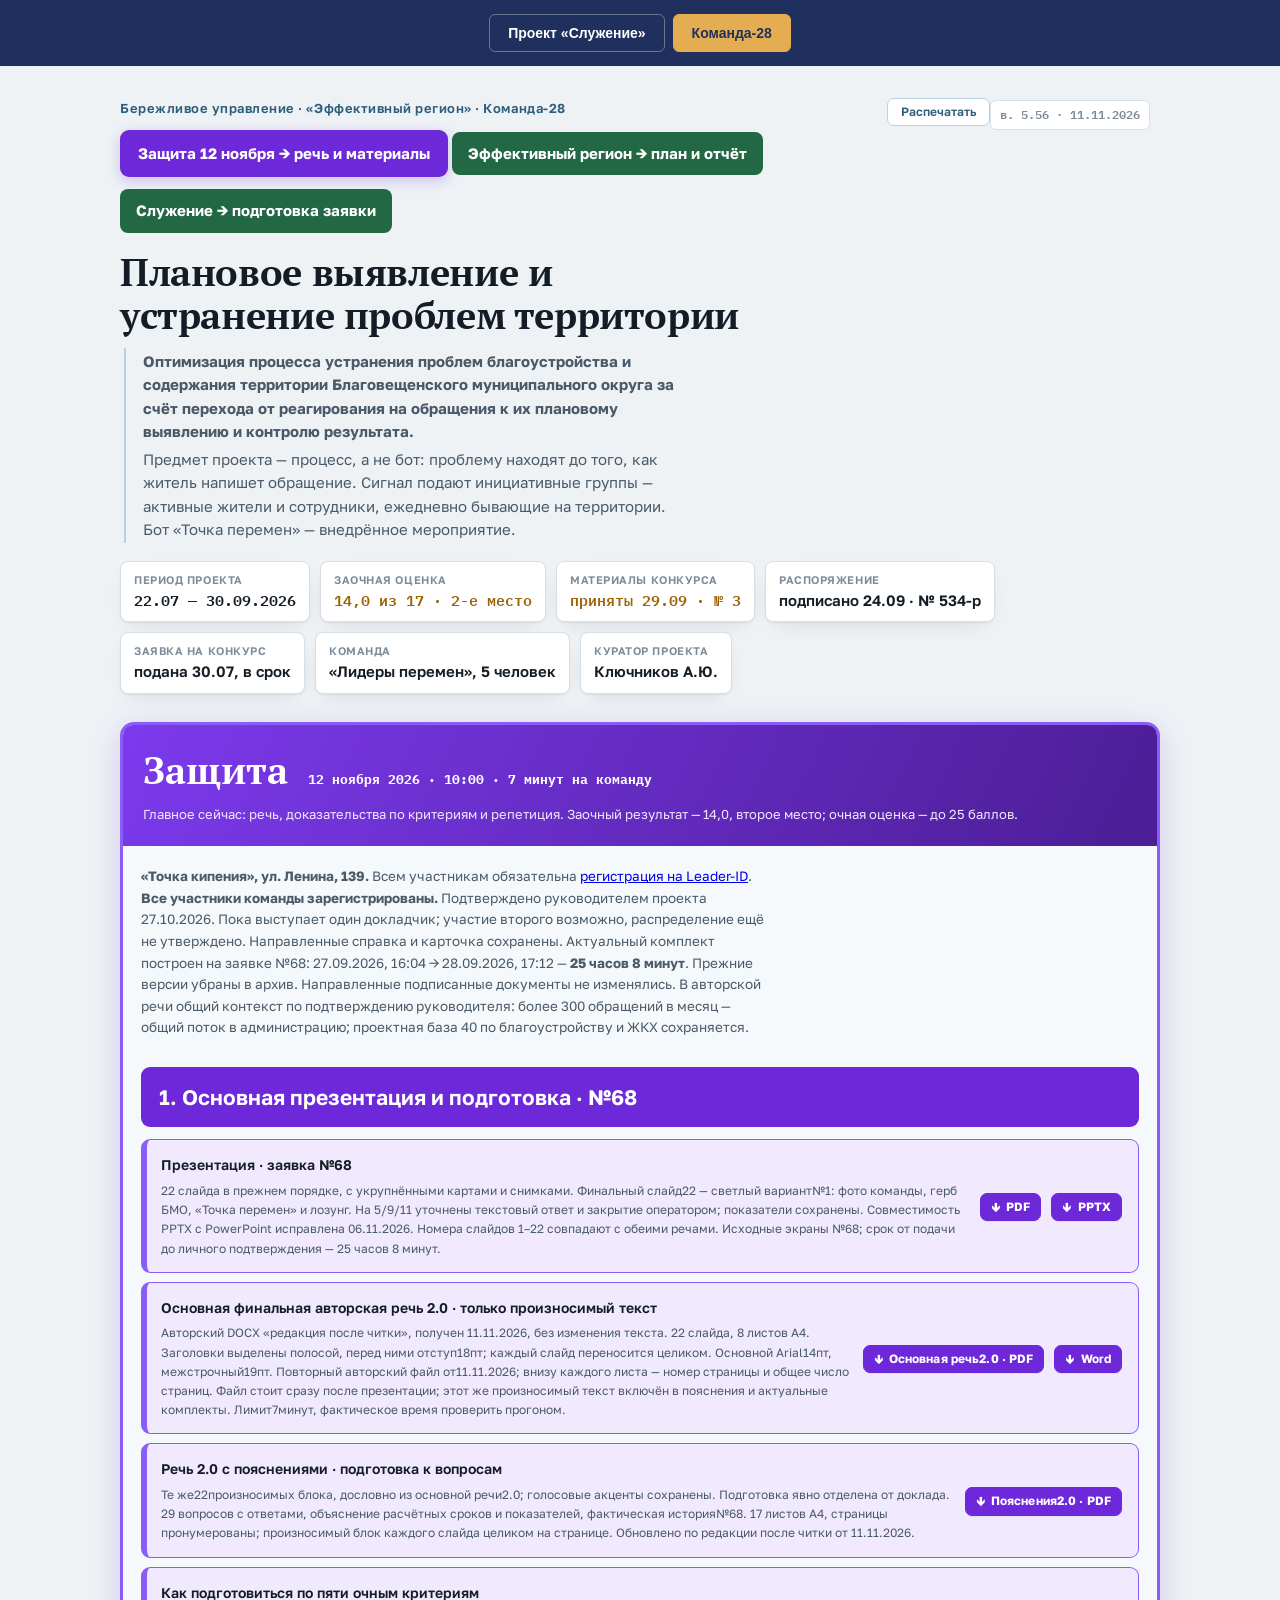
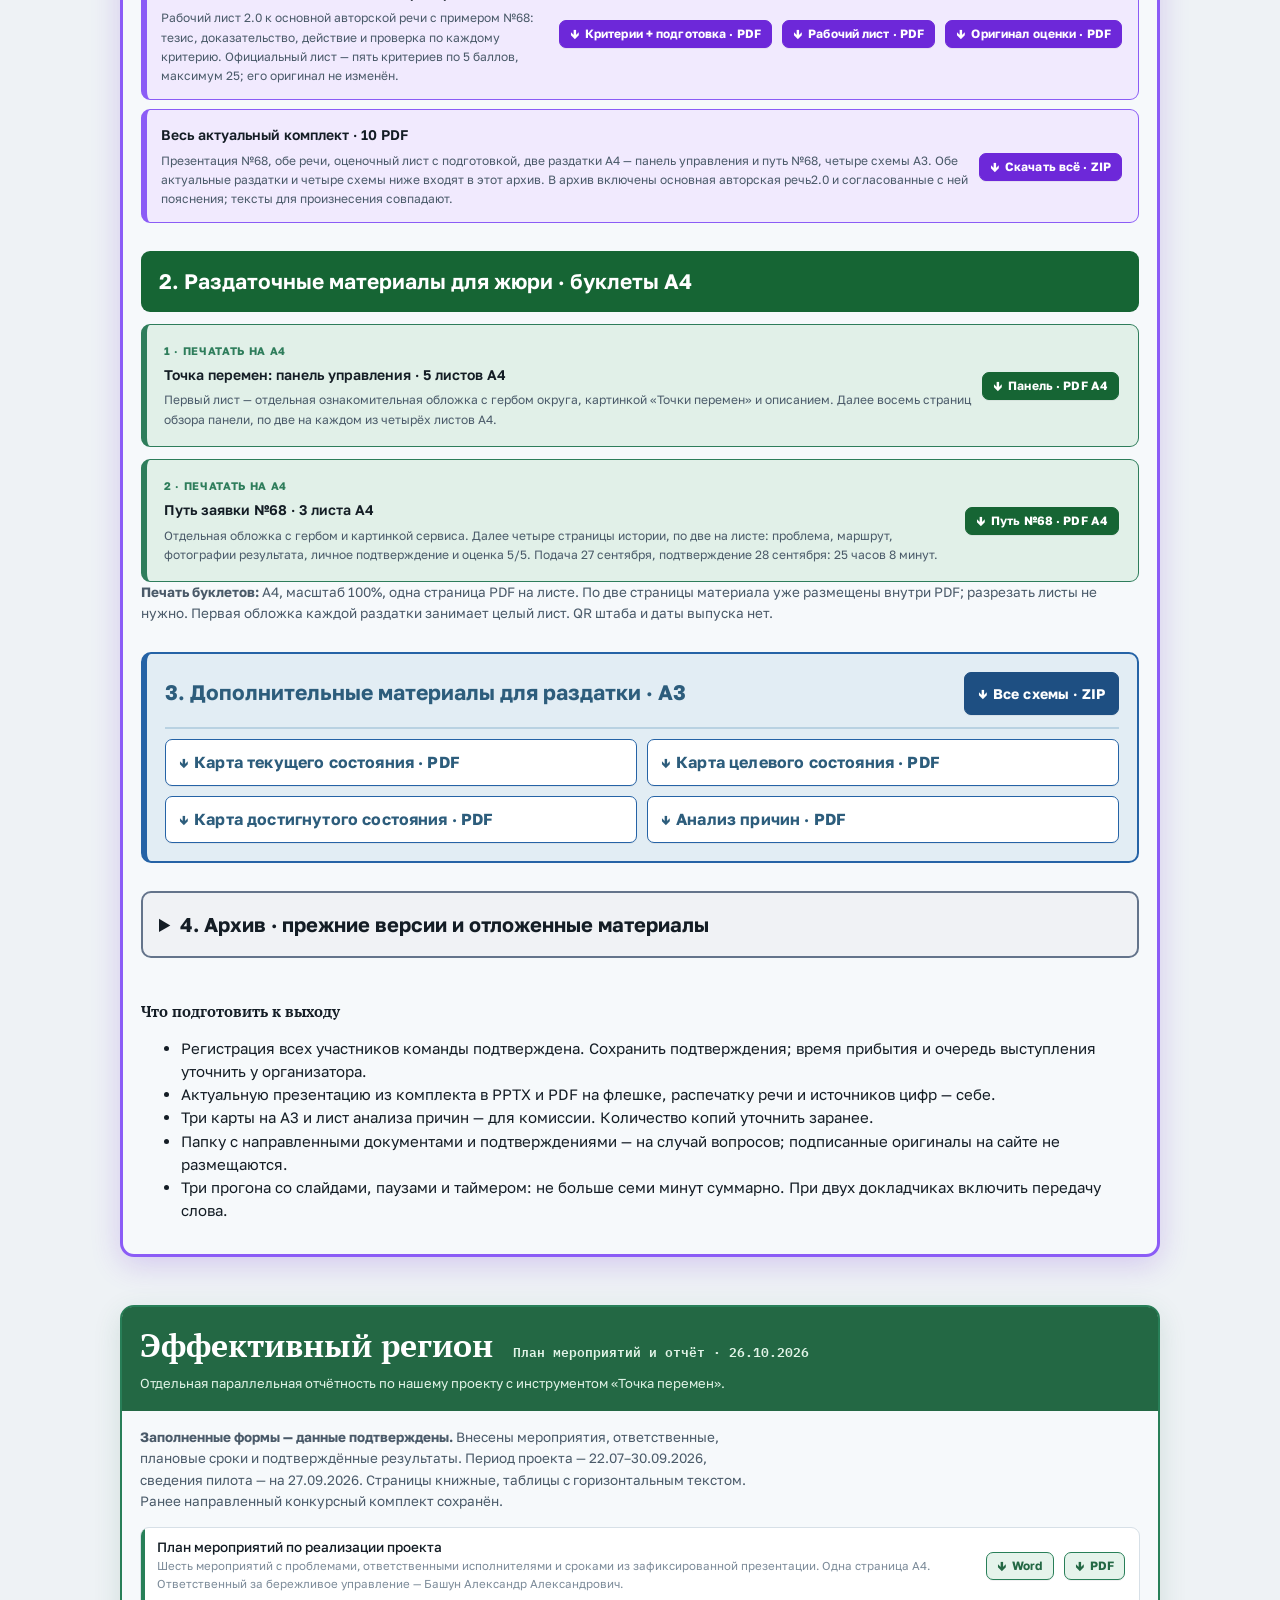
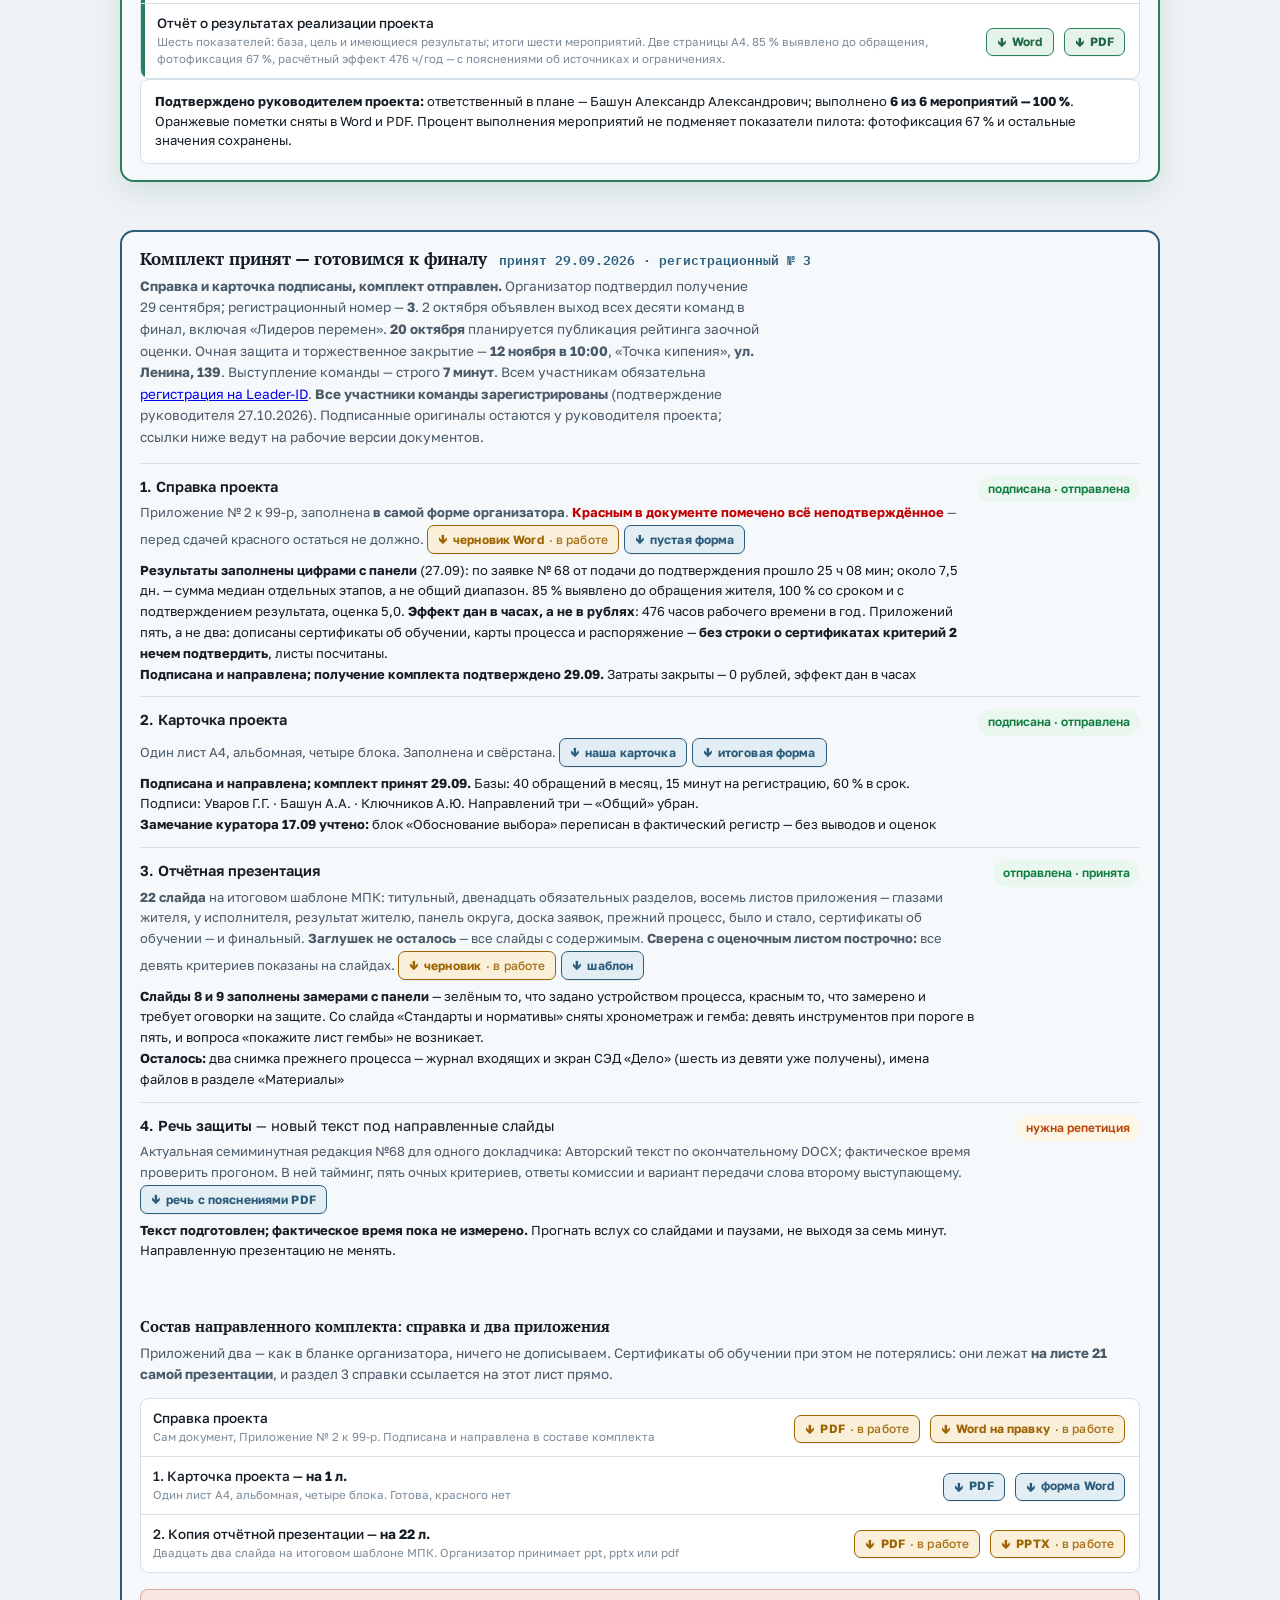
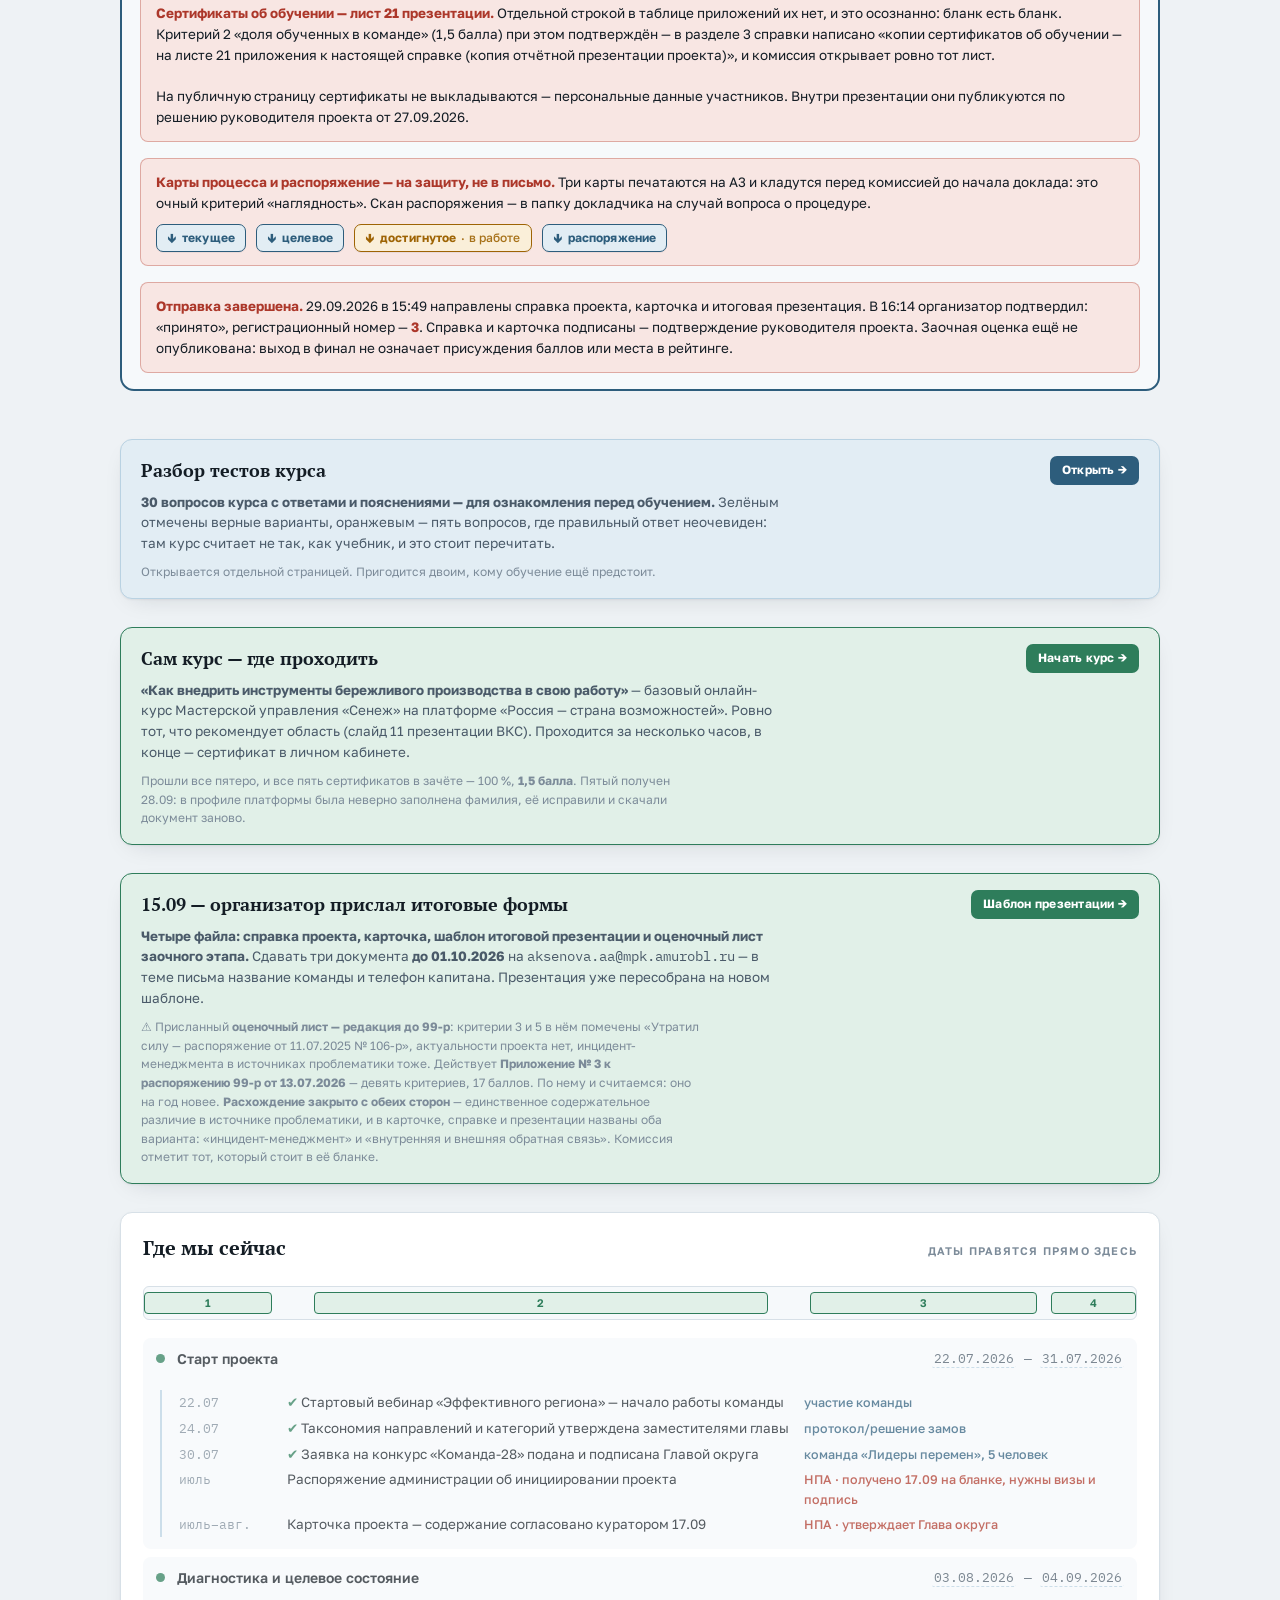
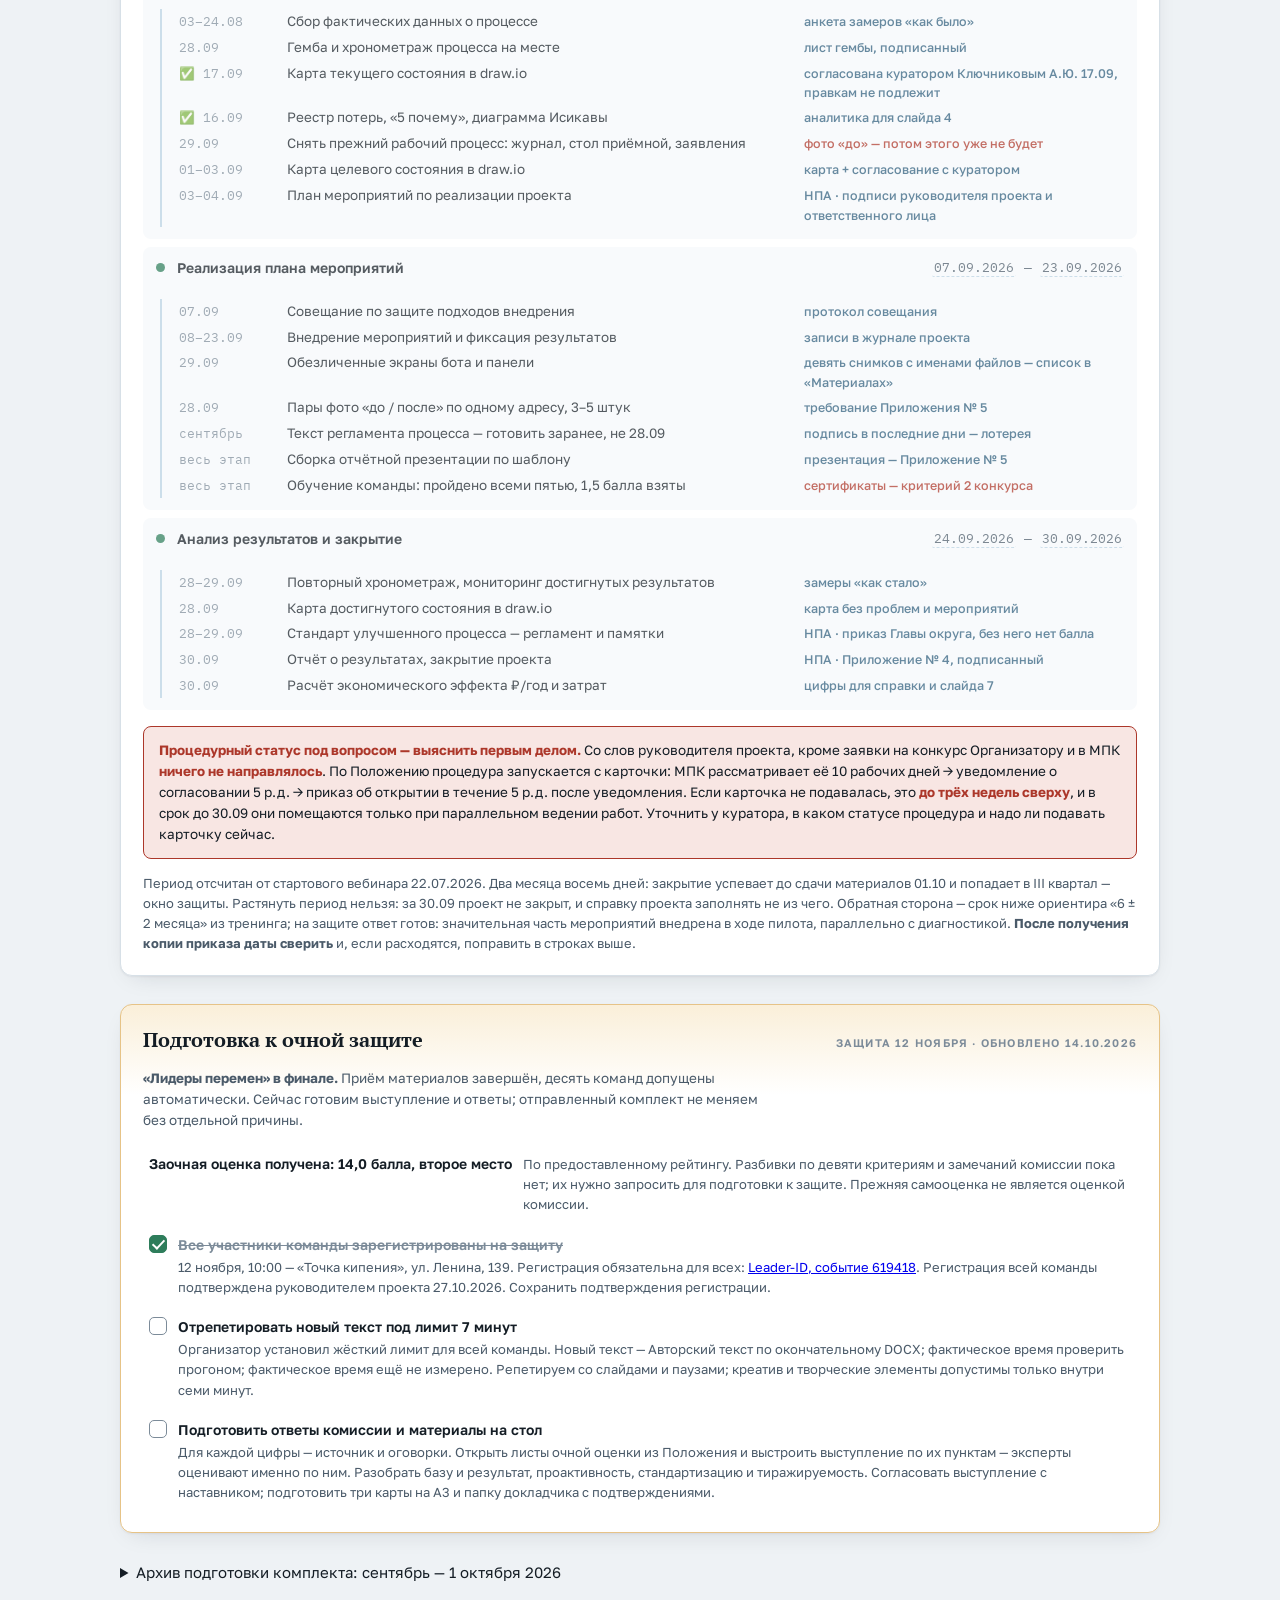
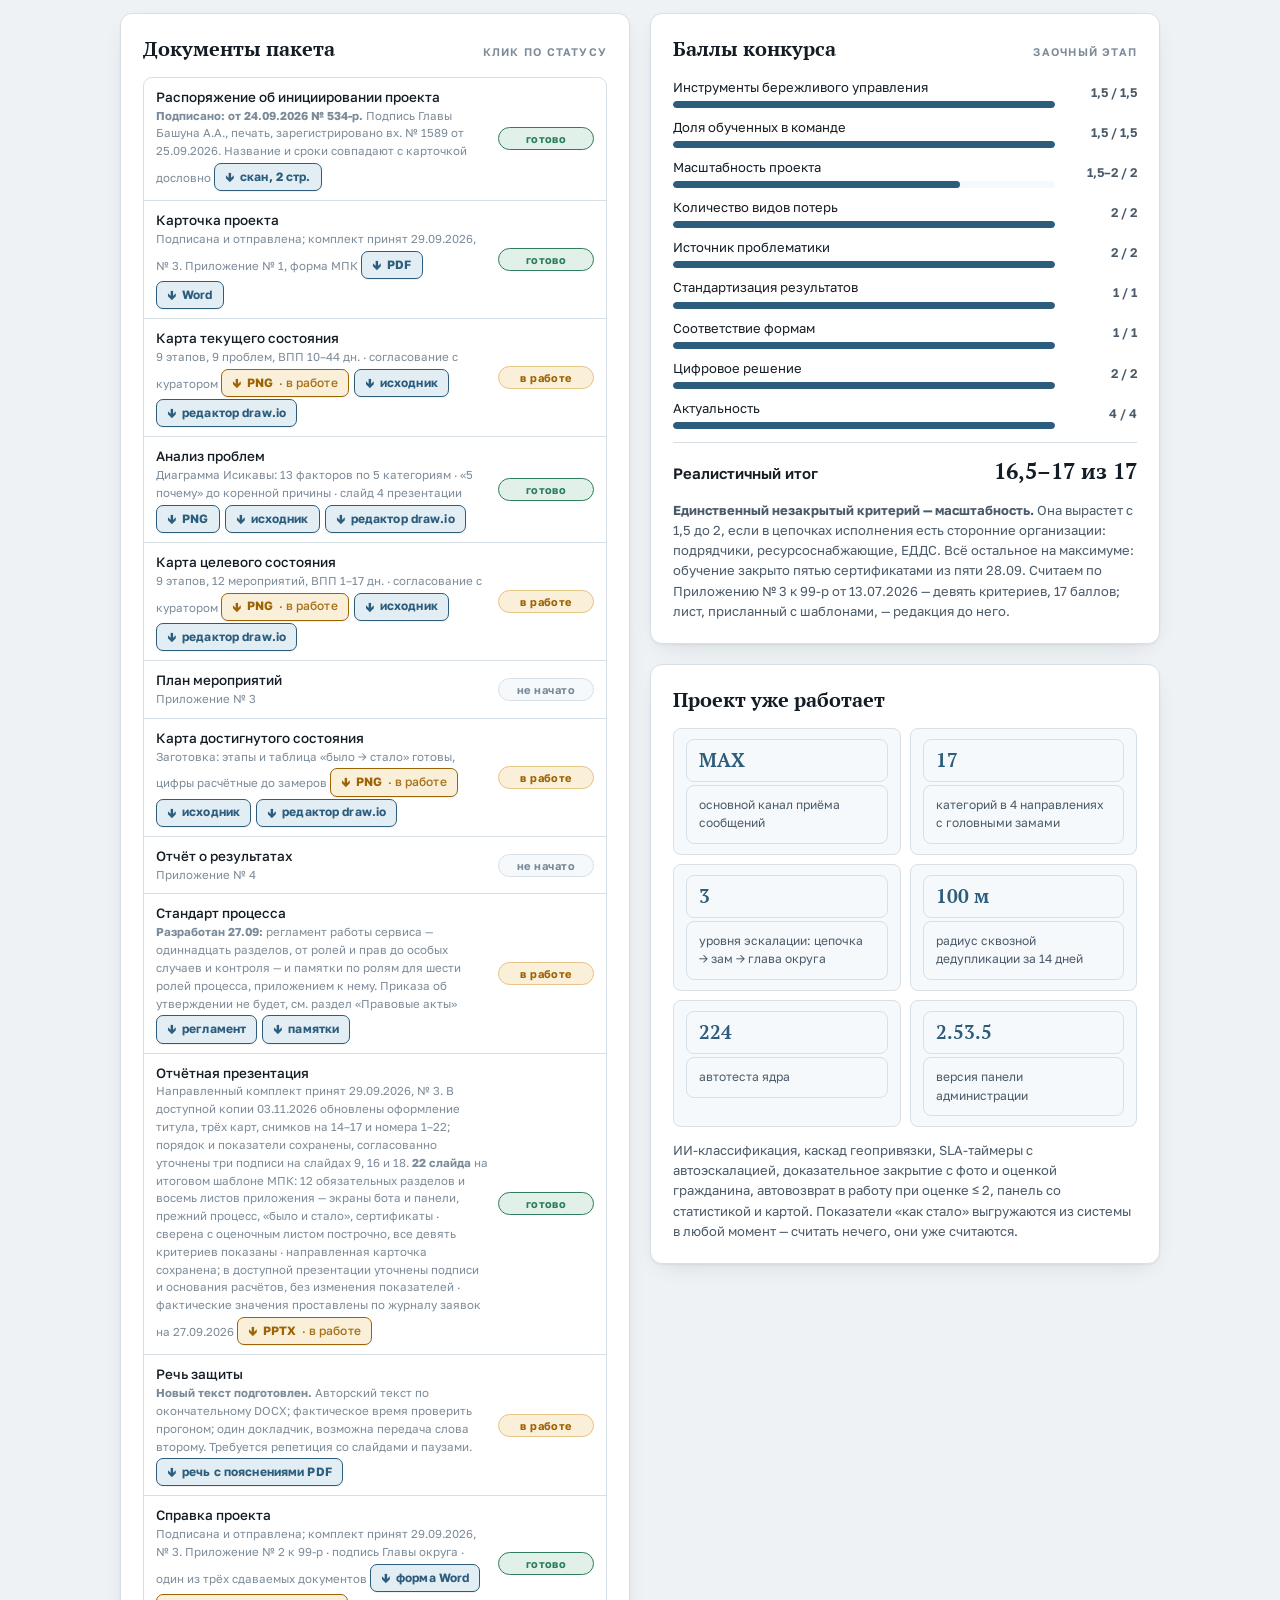
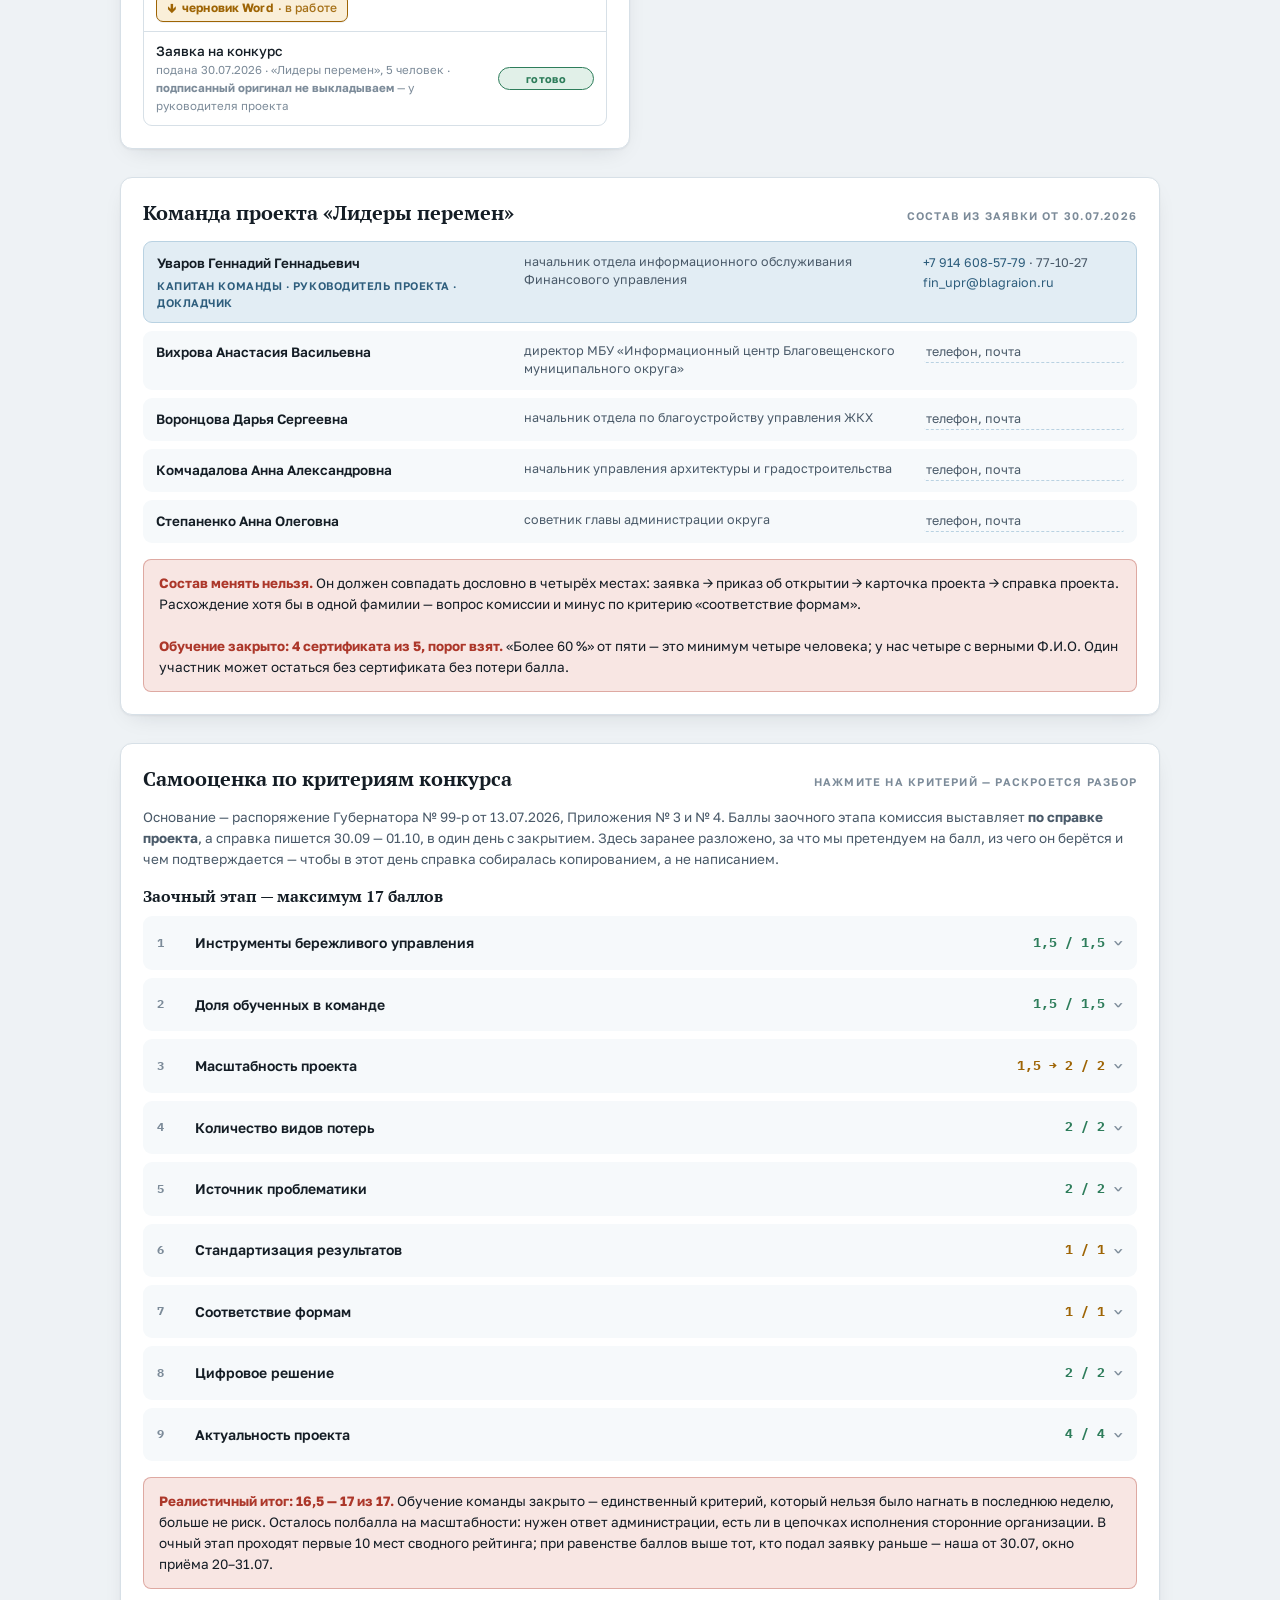
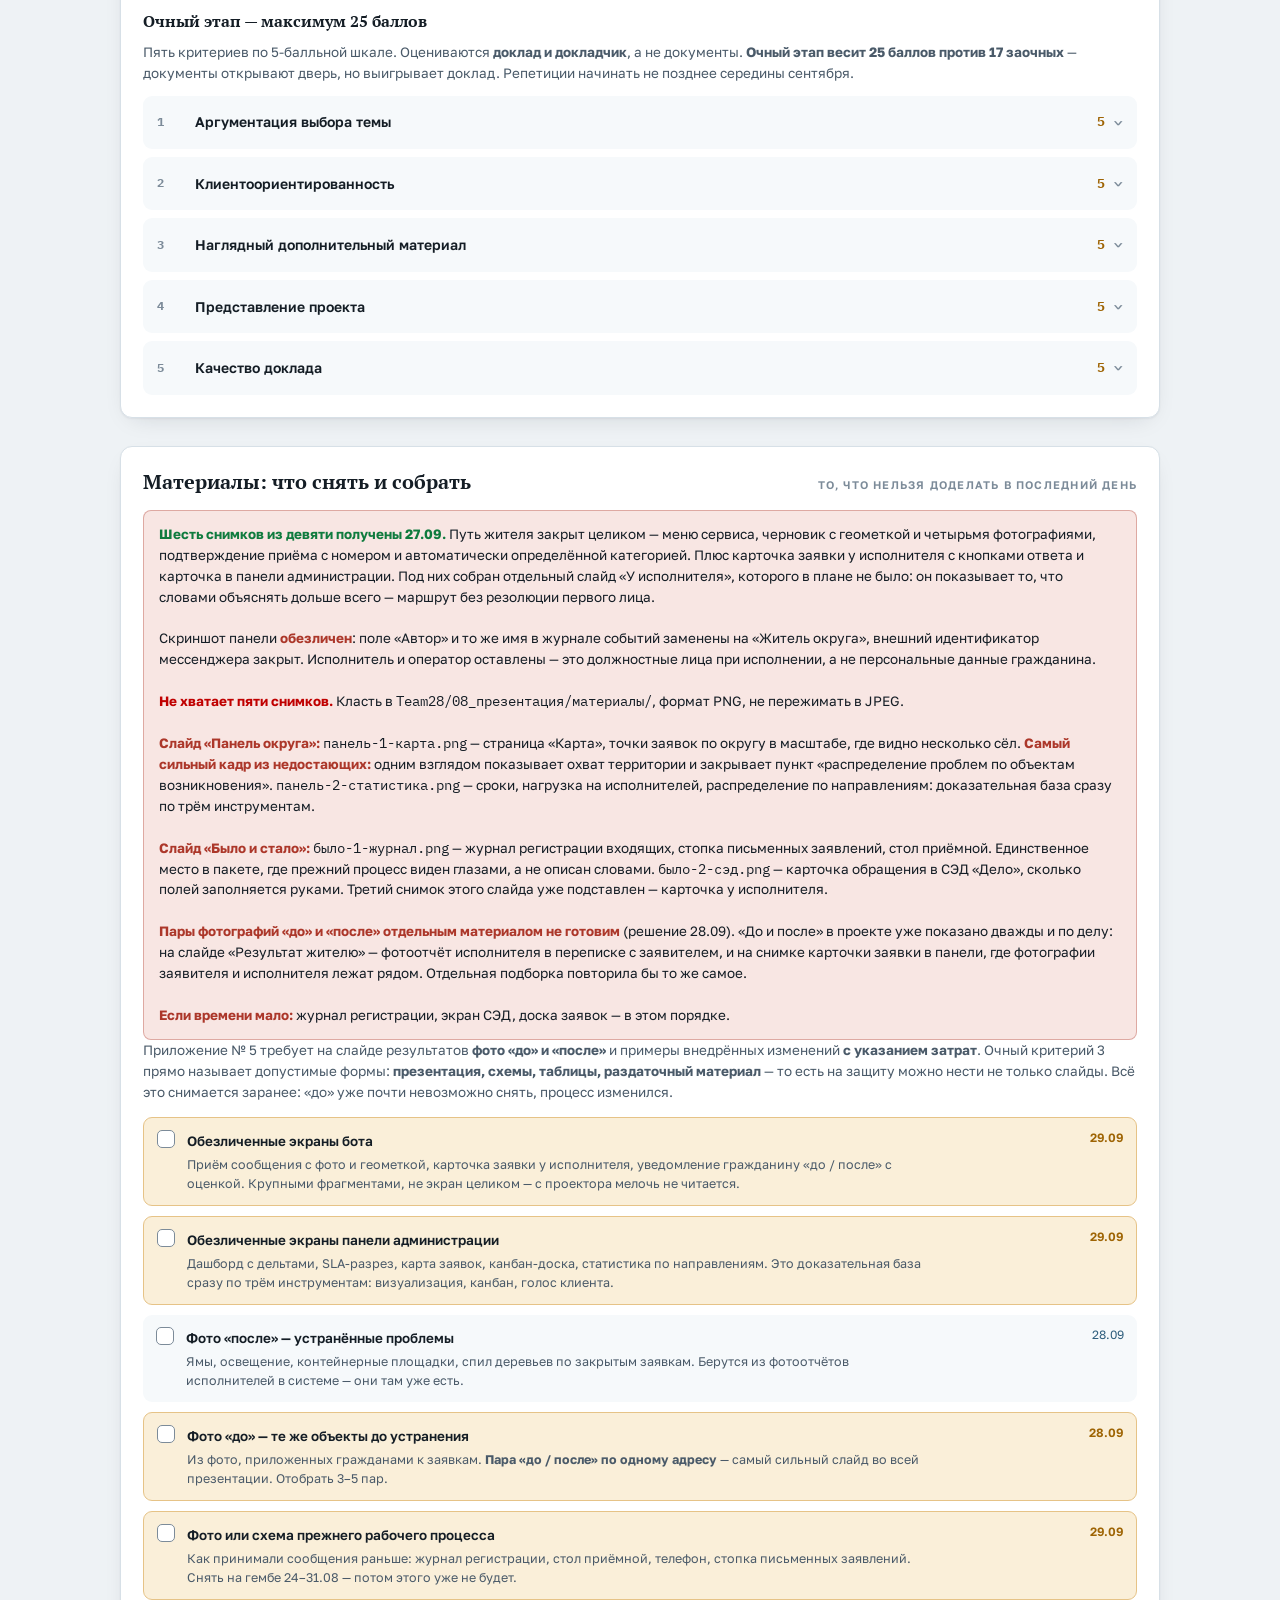
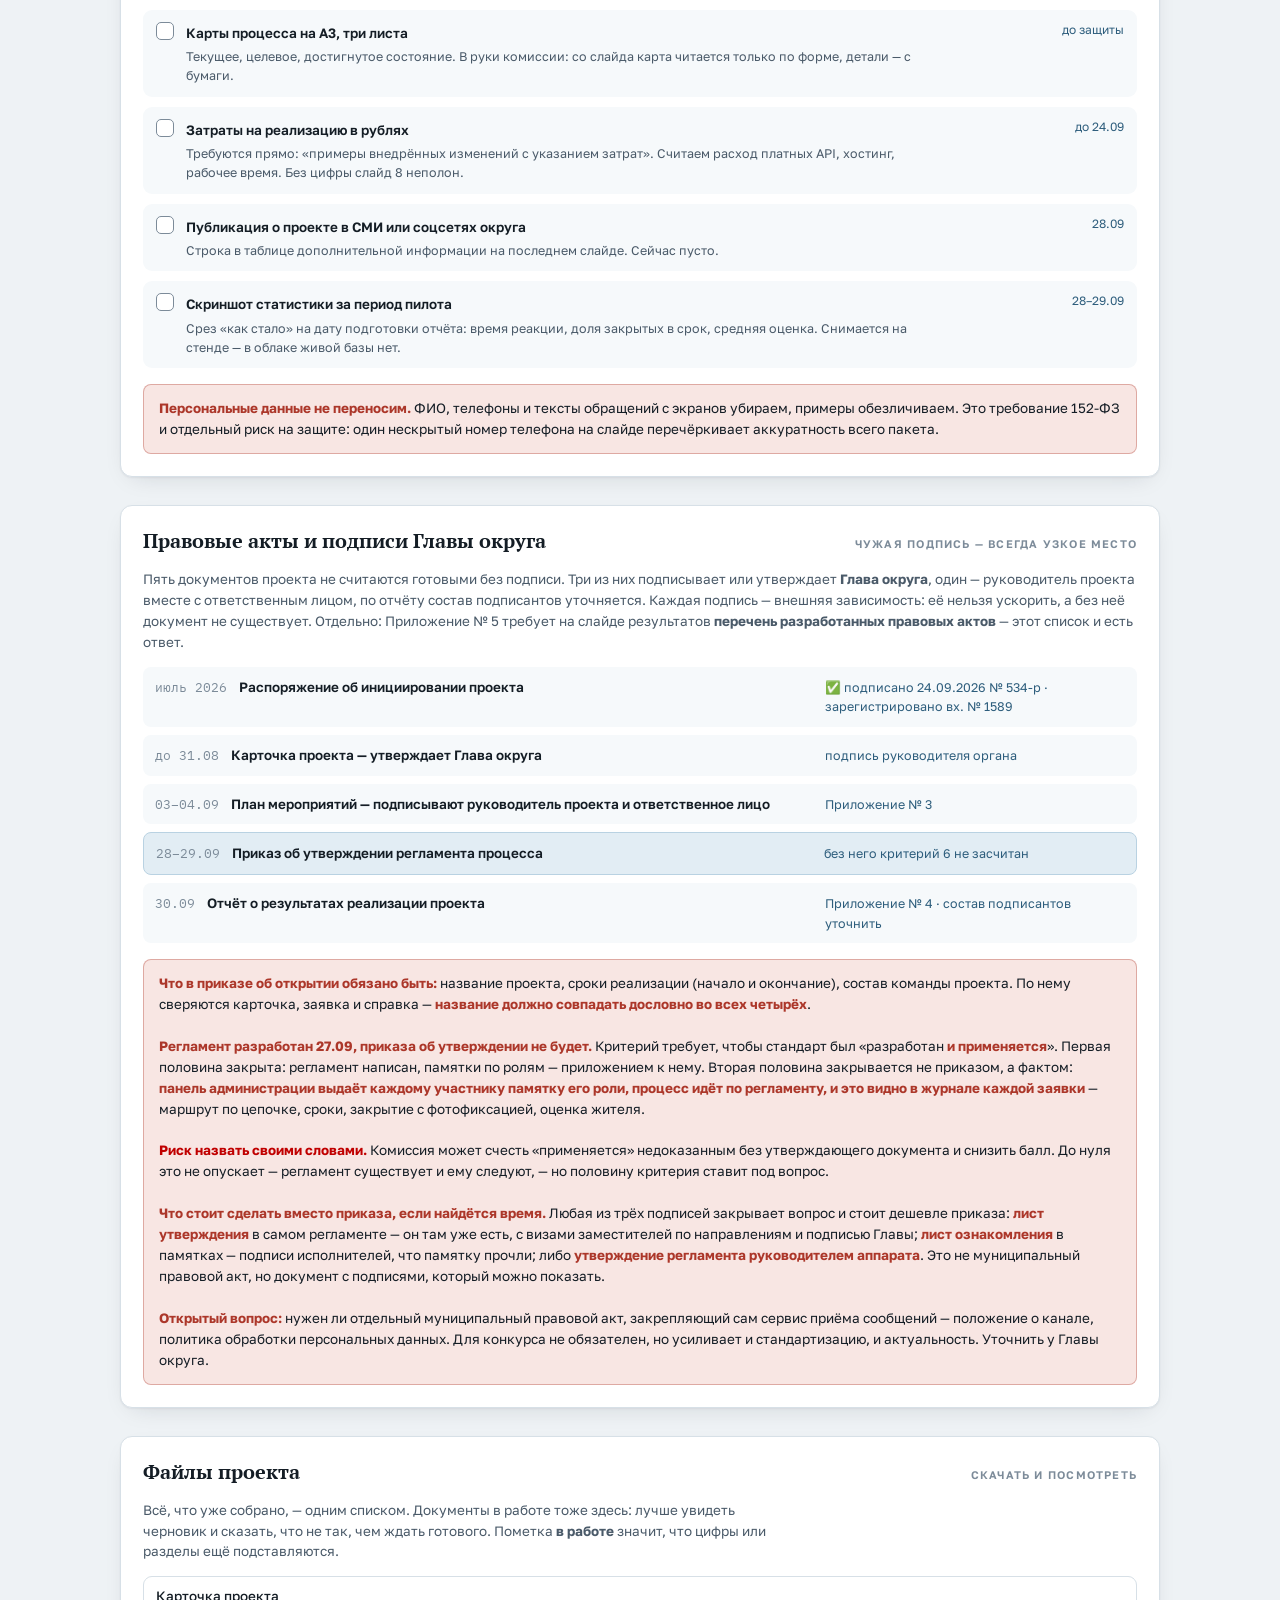
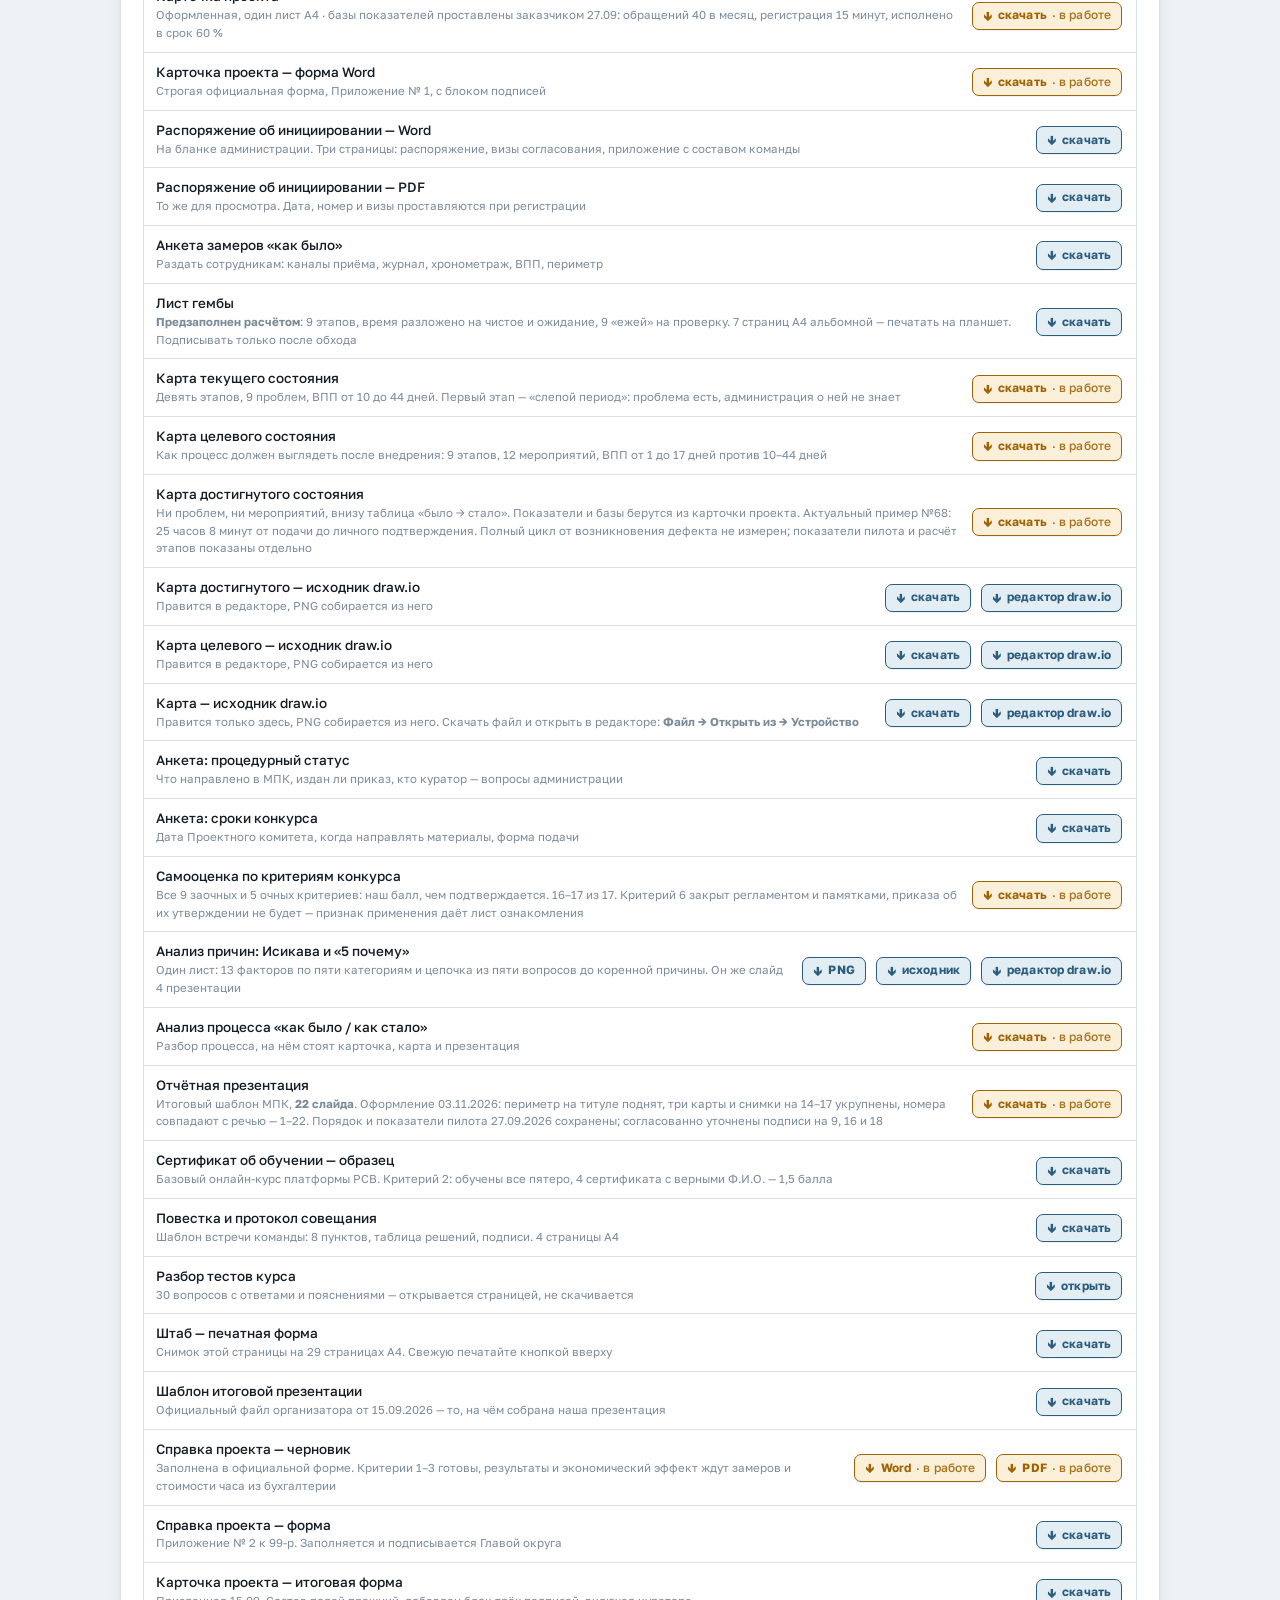
==== commit c2874b65: "Штаб: исправить длительность заявки №68" ====
--- a/команда-28.html
+++ b/команда-28.html
@@ -807,7 +807,7 @@
         <a class="dl wip" href="https://nicegenn.github.io/Team-28-progress/файлы/spravka-proekta-chernovik.docx" target="_blank" rel="noopener">черновик Word</a>
         <a class="dl" href="https://nicegenn.github.io/Team-28-progress/файлы/spravka-proekta-forma.docx" target="_blank" rel="noopener">пустая форма</a></div>
       <span class="need"><b>Результаты заполнены цифрами с панели</b>
-        (27.09): время протекания 1 ч 08 мин — 7,5 дн., 85 % выявлено
+        (27.09): по заявке № 68 от подачи до подтверждения прошло 25 ч 08 мин; около 7,5 дн. — сумма медиан отдельных этапов, а не общий диапазон. 85 % выявлено
         до обращения жителя, 100 % со сроком и с подтверждением
         результата, оценка 5,0. <b>Эффект дан в часах, а не в рублях</b>:
         476 часов рабочего времени в год. Приложений пять, а не два:
